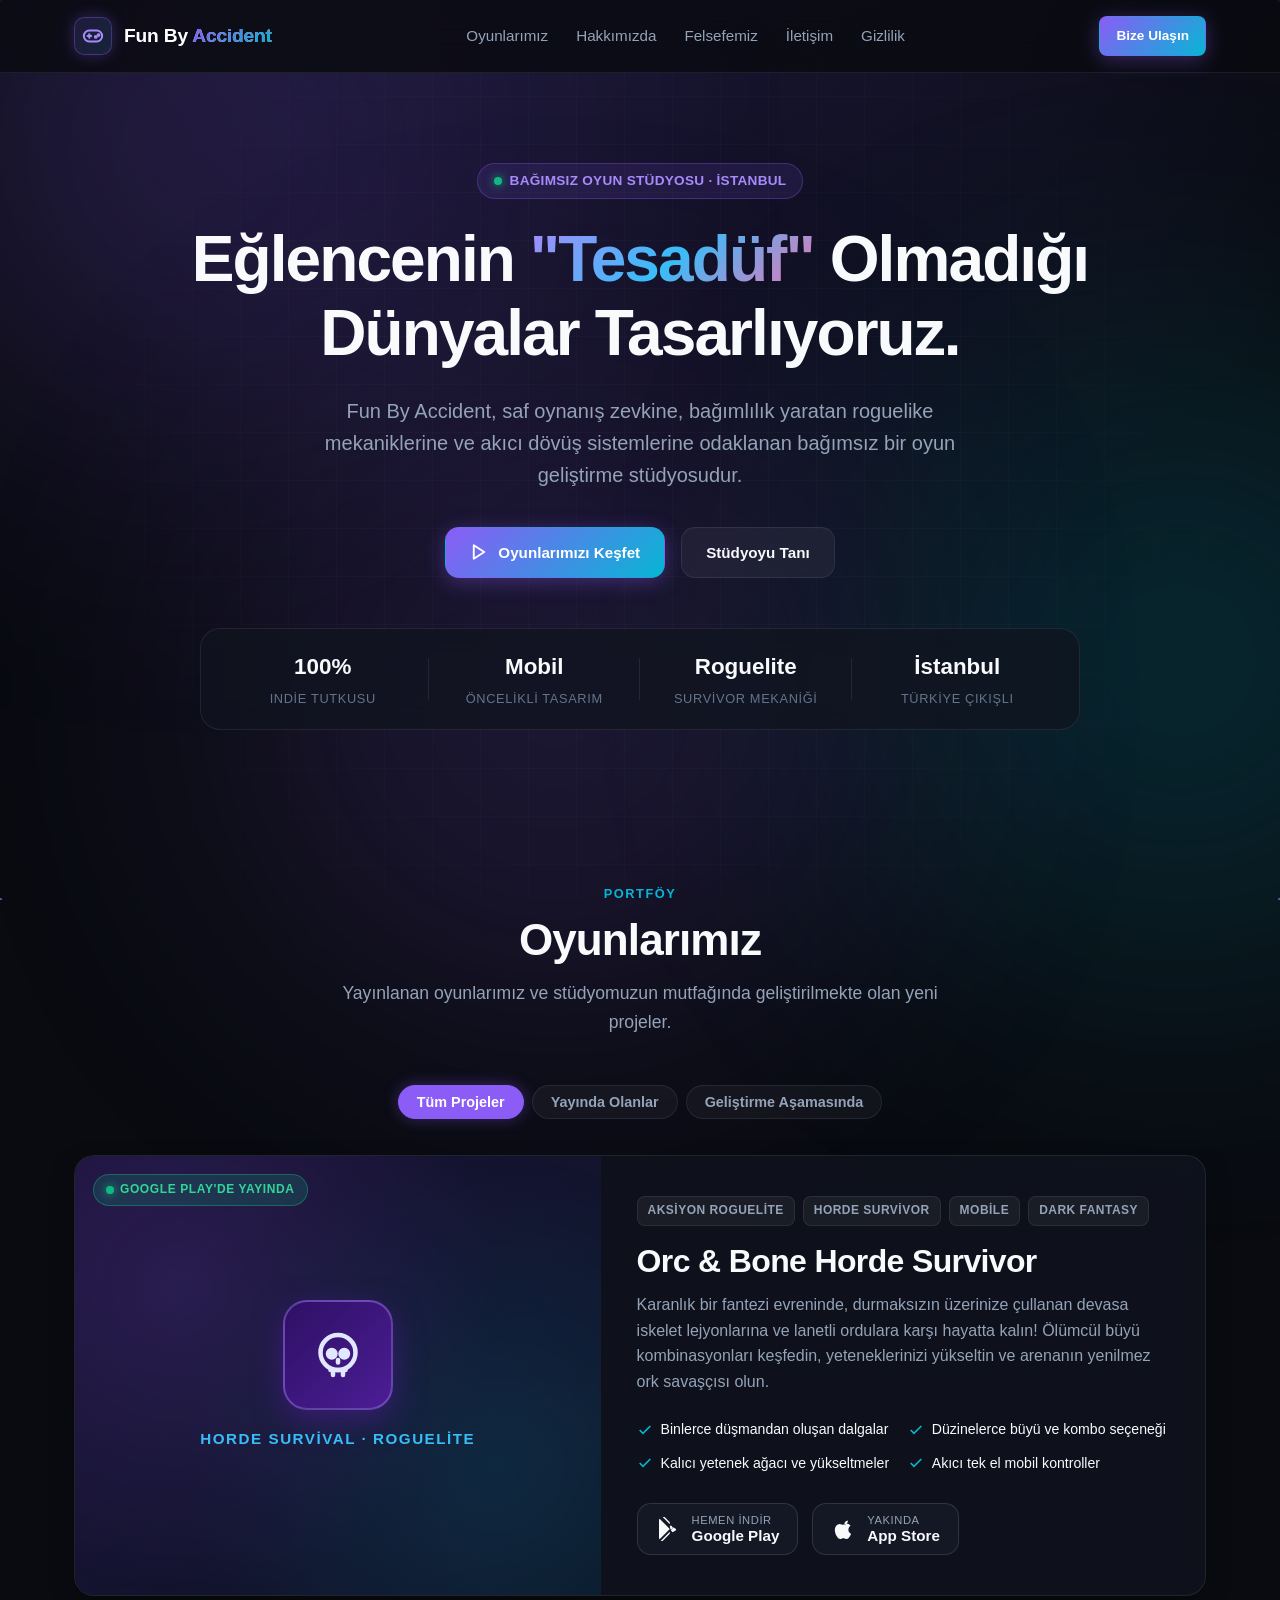
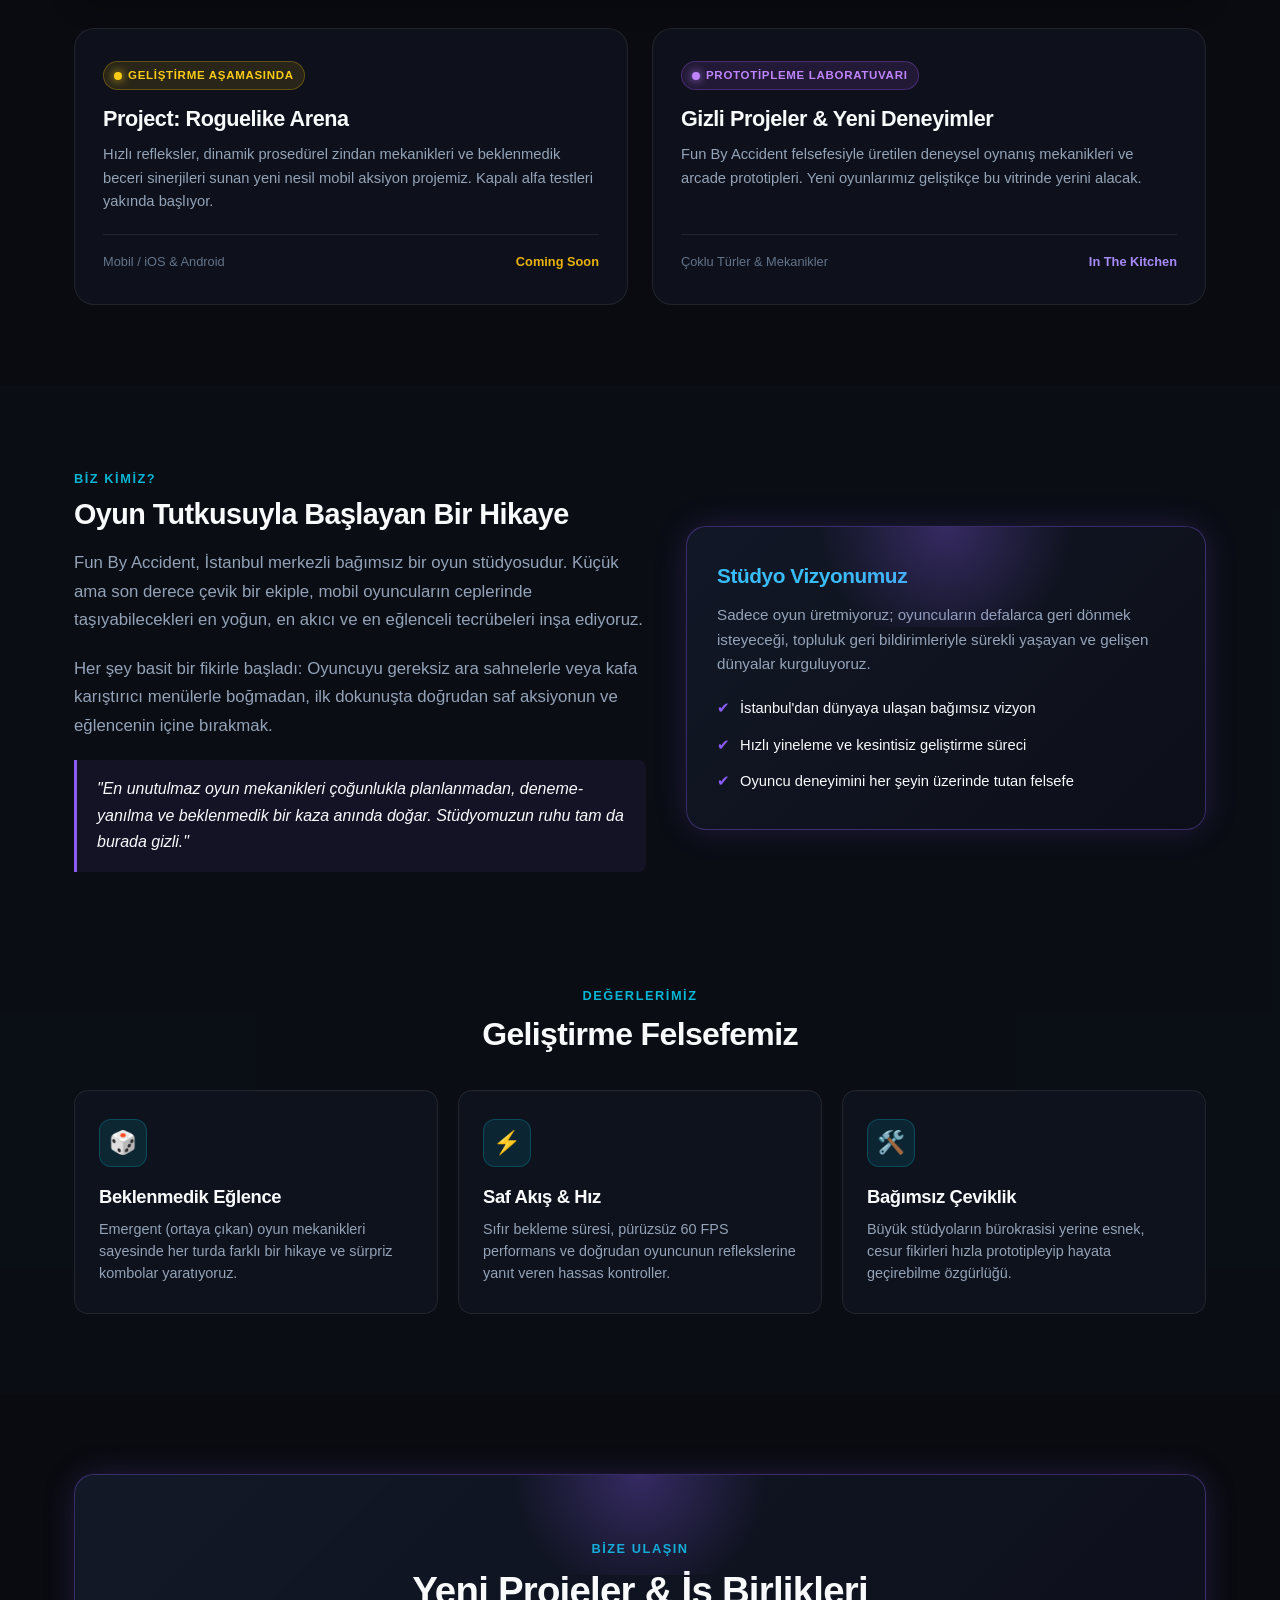
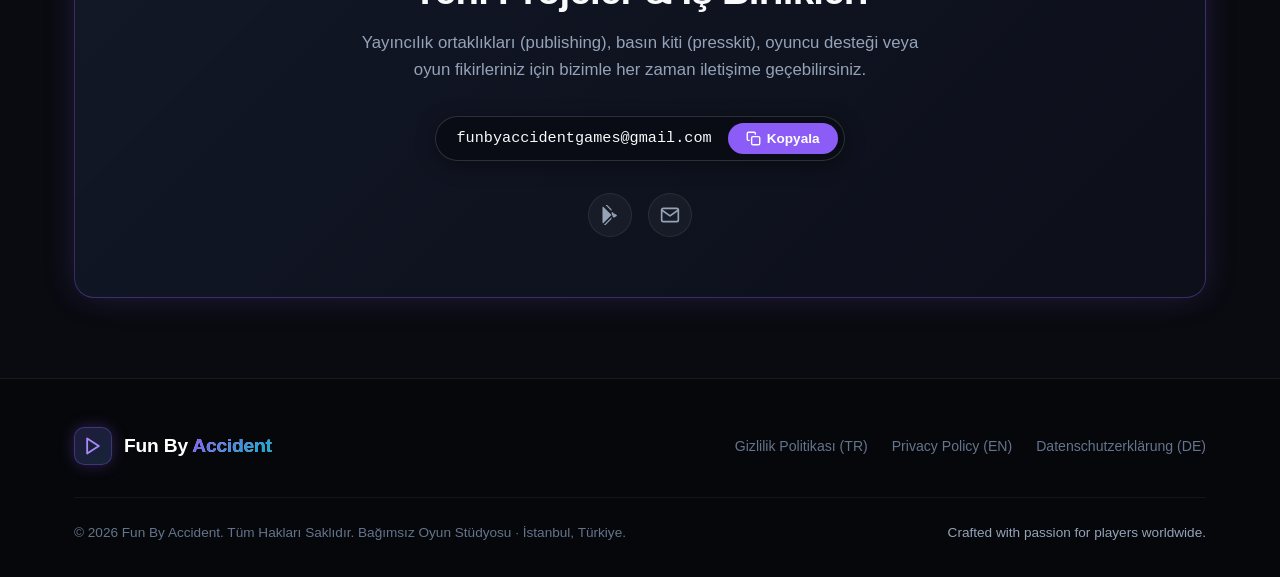
==== index.html @ 086bfa03 "Revamp studio website with modern game developer design" ====
<!doctype html>
<html lang="tr">
<head>
  <meta charset="utf-8">
  <meta name="viewport" content="width=device-width, initial-scale=1">
  <title>Fun By Accident – Bağımsız Oyun Stüdyosu | Independent Game Studio</title>
  <meta name="description" content="Fun By Accident – İstanbul merkezli bağımsız oyun stüdyosu. Orc & Bone Horde Survivor ve yenilikçi mobil oyunların geliştiricisi.">
  <meta name="keywords" content="Fun By Accident, oyun stüdyosu, indie game studio, Orc and Bone Horde Survivor, mobil oyun, roguelite, survivor, istanbul">
  <link rel="icon" type="image/svg+xml" href="data:image/svg+xml,%3Csvg xmlns='http://www.w3.org/2000/svg' viewBox='0 0 24 24' fill='none' stroke='%238b5cf6' stroke-width='2' stroke-linecap='round' stroke-linejoin='round'%3E%3Cpolygon points='5 3 19 12 5 21 5 3'%3E%3C/polygon%3E%3C/svg%3E">
  
  <!-- Open Graph / Meta -->
  <meta property="og:type" content="website">
  <meta property="og:url" content="https://www.funbyaccident.com/">
  <meta property="og:title" content="Fun By Accident – Independent Game Studio">
  <meta property="og:description" content="Makers of Orc & Bone Horde Survivor. Crafting worlds where fun happens by accident.">
  <meta property="twitter:card" content="summary_large_image">

  <link rel="stylesheet" href="style.css">
</head>
<body>

  <!-- Ambient background elements -->
  <canvas id="ambient-canvas"></canvas>
  <div class="ambient-glow ambient-glow-1"></div>
  <div class="ambient-glow ambient-glow-2"></div>
  <div class="ambient-glow ambient-glow-3"></div>
  <div class="grid-overlay"></div>

  <!-- Navigation -->
  <nav class="site-nav">
    <div class="container site-nav-inner">
      <a href="./" class="brand-link" aria-label="Fun By Accident Anasayfa">
        <div class="brand-icon-wrapper">
          <!-- Gamepad / Spark SVG Icon -->
          <svg width="22" height="22" viewBox="0 0 24 24" fill="none" stroke="currentColor" stroke-width="2.2" stroke-linecap="round" stroke-linejoin="round" style="color: #a78bfa;">
            <line x1="6" y1="12" x2="10" y2="12"></line>
            <line x1="8" y1="10" x2="8" y2="14"></line>
            <circle cx="15" cy="13" r="1"></circle>
            <circle cx="18" cy="11" r="1"></circle>
            <rect x="2" y="6" width="20" height="12" rx="6"></rect>
          </svg>
        </div>
        <span class="brand-text">Fun By <span>Accident</span></span>
      </a>

      <ul class="nav-links" id="navLinks">
        <li><a href="#games">Oyunlarımız</a></li>
        <li><a href="#about">Hakkımızda</a></li>
        <li><a href="#philosophy">Felsefemiz</a></li>
        <li><a href="#contact">İletişim</a></li>
        <li><a href="gizlilik-politikasi/">Gizlilik</a></li>
      </ul>

      <div class="nav-cta">
        <a href="#contact" class="btn btn-primary btn-sm">Bize Ulaşın</a>
        <button class="mobile-menu-btn" id="mobileMenuBtn" aria-label="Menüyü Aç/Kapat">
          <svg width="22" height="22" viewBox="0 0 24 24" fill="none" stroke="currentColor" stroke-width="2" stroke-linecap="round" stroke-linejoin="round">
            <line x1="3" y1="12" x2="21" y2="12"></line>
            <line x1="3" y1="6" x2="21" y2="6"></line>
            <line x1="3" y1="18" x2="21" y2="18"></line>
          </svg>
        </button>
      </div>
    </div>
  </nav>

  <!-- Hero Section -->
  <header class="hero-section">
    <div class="container">
      <div class="badge-pill">
        <span class="badge-pulse-dot"></span>
        <span>BAĞIMSIZ OYUN STÜDYOSU · İSTANBUL</span>
      </div>

      <h1 class="hero-title">
        Eğlencenin <span class="gradient-text">"Tesadüf"</span> Olmadığı Dünyalar Tasarlıyoruz.
      </h1>

      <p class="hero-description">
        Fun By Accident, saf oynanış zevkine, bağımlılık yaratan roguelike mekaniklerine ve akıcı dövüş sistemlerine odaklanan bağımsız bir oyun geliştirme stüdyosudur.
      </p>

      <div class="hero-actions">
        <a href="#games" class="btn btn-primary">
          <svg width="18" height="18" viewBox="0 0 24 24" fill="none" stroke="currentColor" stroke-width="2.5" stroke-linecap="round" stroke-linejoin="round">
            <polygon points="5 3 19 12 5 21 5 3"></polygon>
          </svg>
          Oyunlarımızı Keşfet
        </a>
        <a href="#about" class="btn btn-secondary">
          Stüdyoyu Tanı
        </a>
      </div>

      <!-- Feature Highlights Strip -->
      <div class="stats-strip">
        <div class="stat-item">
          <div class="stat-value">100%</div>
          <div class="stat-label">Indie Tutkusu</div>
        </div>
        <div class="stat-item">
          <div class="stat-value">Mobil</div>
          <div class="stat-label">Öncelikli Tasarım</div>
        </div>
        <div class="stat-item">
          <div class="stat-value">Roguelite</div>
          <div class="stat-label">Survivor Mekaniği</div>
        </div>
        <div class="stat-item">
          <div class="stat-value">İstanbul</div>
          <div class="stat-label">Türkiye Çıkışlı</div>
        </div>
      </div>
    </div>
  </header>

  <!-- Games Showcase Section -->
  <section class="section-wrapper" id="games">
    <div class="container">
      <div class="section-header">
        <span class="section-tag">PORTFÖY</span>
        <h2 class="section-title">Oyunlarımız</h2>
        <p class="section-subtitle">
          Yayınlanan oyunlarımız ve stüdyomuzun mutfağında geliştirilmekte olan yeni projeler.
        </p>
      </div>

      <!-- Filter Tabs -->
      <div class="filter-tabs">
        <button class="filter-tab active" data-filter="all">Tüm Projeler</button>
        <button class="filter-tab" data-filter="live">Yayında Olanlar</button>
        <button class="filter-tab" data-filter="dev">Geliştirme Aşamasında</button>
      </div>

      <!-- Flagship Game: Orc & Bone Horde Survivor -->
      <article class="featured-game-card game-card-item" data-category="live">
        <div class="game-art-side">
          <div class="game-art-bg-pattern"></div>
          <div class="game-art-badge-top">
            <span class="badge-pulse-dot"></span>
            Google Play'de Yayında
          </div>
          
          <div class="game-art-visual">
            <div class="game-icon-large">
              <!-- Skull / Axe battle emblem -->
              <svg width="60" height="60" viewBox="0 0 24 24" fill="none" stroke="#e0e7ff" stroke-width="1.8" stroke-linecap="round" stroke-linejoin="round">
                <circle cx="12" cy="11" r="7"></circle>
                <circle cx="9.5" cy="11.5" r="1.5" fill="#e0e7ff"></circle>
                <circle cx="14.5" cy="11.5" r="1.5" fill="#e0e7ff"></circle>
                <path d="M12 14v1"></path>
                <path d="M9 18h6"></path>
                <path d="M10 18v2"></path>
                <path d="M14 18v2"></path>
              </svg>
            </div>
            <div class="game-art-tagline">Horde Survival · Roguelite</div>
          </div>
        </div>

        <div class="game-info-side">
          <div class="game-tags">
            <span class="game-tag">Aksiyon Roguelite</span>
            <span class="game-tag">Horde Survivor</span>
            <span class="game-tag">Mobile</span>
            <span class="game-tag">Dark Fantasy</span>
          </div>

          <h3 class="game-title">Orc &amp; Bone Horde Survivor</h3>

          <p class="game-summary">
            Karanlık bir fantezi evreninde, durmaksızın üzerinize çullanan devasa iskelet lejyonlarına ve lanetli ordulara karşı hayatta kalın! Ölümcül büyü kombinasyonları keşfedin, yeteneklerinizi yükseltin ve arenanın yenilmez ork savaşçısı olun.
          </p>

          <ul class="game-highlights-list">
            <li>
              <svg width="16" height="16" viewBox="0 0 24 24" fill="none" stroke="currentColor" stroke-width="2.5"><polyline points="20 6 9 17 4 12"></polyline></svg>
              Binlerce düşmandan oluşan dalgalar
            </li>
            <li>
              <svg width="16" height="16" viewBox="0 0 24 24" fill="none" stroke="currentColor" stroke-width="2.5"><polyline points="20 6 9 17 4 12"></polyline></svg>
              Düzinelerce büyü ve kombo seçeneği
            </li>
            <li>
              <svg width="16" height="16" viewBox="0 0 24 24" fill="none" stroke="currentColor" stroke-width="2.5"><polyline points="20 6 9 17 4 12"></polyline></svg>
              Kalıcı yetenek ağacı ve yükseltmeler
            </li>
            <li>
              <svg width="16" height="16" viewBox="0 0 24 24" fill="none" stroke="currentColor" stroke-width="2.5"><polyline points="20 6 9 17 4 12"></polyline></svg>
              Akıcı tek el mobil kontroller
            </li>
          </ul>

          <div class="game-store-buttons">
            <!-- Google Play Store Button -->
            <a href="https://play.google.com/store/search?q=Orc%20Bone%20Horde%20Survivor&c=apps" target="_blank" rel="noopener noreferrer" class="btn-store">
              <svg viewBox="0 0 24 24" fill="currentColor">
                <path d="M3.609 1.814L13.792 12 3.61 22.186A2.25 2.25 0 0 1 3 20.655V3.345c0-.58.225-1.125.609-1.531zm11.242 11.244L17.22 10.74l-2.37-2.37-1.059 1.059 1.06 3.629zm1.758-3.086l2.97 1.713c.84.484.84 1.272 0 1.756l-2.97 1.714-1.748-1.748 1.748-1.735zm-2.817-2.817l-9.87-9.87a2.298 2.298 0 0 1 .869-.195c.575 0 1.135.215 1.58.66l7.421 7.405zm0 9.688l-7.421 7.405a2.297 2.297 0 0 1-1.58.66 2.298 2.298 0 0 1-.869-.195l9.87-9.87z"/>
              </svg>
              <div class="btn-text-group">
                <span class="btn-sub">Hemen İndir</span>
                <span class="btn-main">Google Play</span>
              </div>
            </a>

            <!-- App Store Button -->
            <a href="#contact" class="btn-store" title="App Store sürümü yakında">
              <svg viewBox="0 0 24 24" fill="currentColor">
                <path d="M18.71 19.5c-.83 1.24-1.71 2.45-3.05 2.47-1.34.03-1.77-.79-3.29-.79-1.53 0-2 .77-3.27.82-1.31.05-2.3-1.32-3.14-2.53C4.25 17 2.94 12.45 4.7 9.39c.87-1.52 2.43-2.48 4.12-2.51 1.28-.02 2.5.87 3.29.87.78 0 2.26-1.07 3.81-.91.65.03 2.47.26 3.64 1.98-.09.06-2.17 1.28-2.15 3.81.03 3.02 2.65 4.03 2.68 4.04-.03.07-.42 1.44-1.38 2.83M15.97 6.37c.61-.75 1.04-1.8 0.92-2.87-.93.04-2.02.63-2.66 1.38-.56.65-1.06 1.72-.92 2.75 1.05.08 2.06-.51 2.66-1.26z"/>
              </svg>
              <div class="btn-text-group">
                <span class="btn-sub">Yakında</span>
                <span class="btn-main">App Store</span>
              </div>
            </a>
          </div>
        </div>
      </article>

      <!-- Secondary Projects in Development Grid -->
      <div class="games-grid">
        <!-- Upcoming Game 1 -->
        <article class="sub-game-card game-card-item" data-category="dev">
          <div class="status-badge status-dev">
            <span class="badge-pulse-dot" style="background:#facc15; box-shadow:0 0 10px #facc15;"></span>
            Geliştirme Aşamasında
          </div>
          <h4 class="sub-game-title">Project: Roguelike Arena</h4>
          <p class="sub-game-desc">
            Hızlı refleksler, dinamik prosedürel zindan mekanikleri ve beklenmedik beceri sinerjileri sunan yeni nesil mobil aksiyon projemiz. Kapalı alfa testleri yakında başlıyor.
          </p>
          <div class="sub-game-footer">
            <span>Mobil / iOS &amp; Android</span>
            <span style="color: var(--accent-yellow); font-weight: 600;">Coming Soon</span>
          </div>
        </article>

        <!-- Upcoming Game 2 -->
        <article class="sub-game-card game-card-item" data-category="dev">
          <div class="status-badge status-proto">
            <span class="badge-pulse-dot" style="background:#c084fc; box-shadow:0 0 10px #c084fc;"></span>
            Prototipleme Laboratuvarı
          </div>
          <h4 class="sub-game-title">Gizli Projeler &amp; Yeni Deneyimler</h4>
          <p class="sub-game-desc">
            Fun By Accident felsefesiyle üretilen deneysel oynanış mekanikleri ve arcade prototipleri. Yeni oyunlarımız geliştikçe bu vitrinde yerini alacak.
          </p>
          <div class="sub-game-footer">
            <span>Çoklu Türler &amp; Mekanikler</span>
            <span style="color: var(--accent-purple-light); font-weight: 600;">In The Kitchen</span>
          </div>
        </article>
      </div>
    </div>
  </section>

  <!-- About Us Section -->
  <section class="section-wrapper" id="about" style="background: rgba(14, 18, 28, 0.4);">
    <div class="container">
      <div class="about-grid">
        <div class="about-text-block">
          <span class="section-tag">BİZ KİMİZ?</span>
          <h3>Oyun Tutkusuyla Başlayan Bir Hikaye</h3>
          <p>
            Fun By Accident, İstanbul merkezli bağımsız bir oyun stüdyosudur. Küçük ama son derece çevik bir ekiple, mobil oyuncuların ceplerinde taşıyabilecekleri en yoğun, en akıcı ve en eğlenceli tecrübeleri inşa ediyoruz.
          </p>
          <p>
            Her şey basit bir fikirle başladı: Oyuncuyu gereksiz ara sahnelerle veya kafa karıştırıcı menülerle boğmadan, ilk dokunuşta doğrudan saf aksiyonun ve eğlencenin içine bırakmak.
          </p>
          <div class="quote-highlight">
            "En unutulmaz oyun mekanikleri çoğunlukla planlanmadan, deneme-yanılma ve beklenmedik bir kaza anında doğar. Stüdyomuzun ruhu tam da burada gizli."
          </div>
        </div>

        <div class="contact-card" style="padding: 36px 30px; text-align: left;">
          <h4 style="font-size: 1.3rem; margin-bottom: 14px; color: var(--accent-cyan-light);">Stüdyo Vizyonumuz</h4>
          <p style="color: var(--text-muted); font-size: 0.95rem; line-height: 1.6; margin-bottom: 20px;">
            Sadece oyun üretmiyoruz; oyuncuların defalarca geri dönmek isteyeceği, topluluk geri bildirimleriyle sürekli yaşayan ve gelişen dünyalar kurguluyoruz.
          </p>
          <ul style="list-style: none; padding: 0; display: flex; flex-direction: column; gap: 12px;">
            <li style="display:flex; align-items:center; gap:10px; font-size:0.92rem;">
              <span style="color:var(--accent-purple);">✔</span> İstanbul'dan dünyaya ulaşan bağımsız vizyon
            </li>
            <li style="display:flex; align-items:center; gap:10px; font-size:0.92rem;">
              <span style="color:var(--accent-purple);">✔</span> Hızlı yineleme ve kesintisiz geliştirme süreci
            </li>
            <li style="display:flex; align-items:center; gap:10px; font-size:0.92rem;">
              <span style="color:var(--accent-purple);">✔</span> Oyuncu deneyimini her şeyin üzerinde tutan felsefe
            </li>
          </ul>
        </div>
      </div>

      <!-- Philosophy Pillars -->
      <div id="philosophy" style="padding-top: 40px;">
        <div class="section-header" style="margin-bottom: 36px;">
          <span class="section-tag">DEĞERLERİMİZ</span>
          <h3 class="section-title" style="font-size: 2rem;">Geliştirme Felsefemiz</h3>
        </div>

        <div class="pillars-grid">
          <div class="pillar-card">
            <div class="pillar-icon-box">🎲</div>
            <h4 class="pillar-title">Beklenmedik Eğlence</h4>
            <p class="pillar-desc">
              Emergent (ortaya çıkan) oyun mekanikleri sayesinde her turda farklı bir hikaye ve sürpriz kombolar yaratıyoruz.
            </p>
          </div>

          <div class="pillar-card">
            <div class="pillar-icon-box">⚡</div>
            <h4 class="pillar-title">Saf Akış &amp; Hız</h4>
            <p class="pillar-desc">
              Sıfır bekleme süresi, pürüzsüz 60 FPS performans ve doğrudan oyuncunun reflekslerine yanıt veren hassas kontroller.
            </p>
          </div>

          <div class="pillar-card">
            <div class="pillar-icon-box">🛠️</div>
            <h4 class="pillar-title">Bağımsız Çeviklik</h4>
            <p class="pillar-desc">
              Büyük stüdyoların bürokrasisi yerine esnek, cesur fikirleri hızla prototipleyip hayata geçirebilme özgürlüğü.
            </p>
          </div>
        </div>
      </div>
    </div>
  </section>

  <!-- Contact Section -->
  <section class="section-wrapper" id="contact">
    <div class="container">
      <div class="contact-card">
        <span class="section-tag">BİZE ULAŞIN</span>
        <h2 class="contact-title">Yeni Projeler &amp; İş Birlikleri</h2>
        <p class="contact-subtitle">
          Yayıncılık ortaklıkları (publishing), basın kiti (presskit), oyuncu desteği veya oyun fikirleriniz için bizimle her zaman iletişime geçebilirsiniz.
        </p>

        <div class="email-copy-box">
          <span class="email-address-text" id="studioEmail">funbyaccidentgames@gmail.com</span>
          <button class="btn-copy" id="copyEmailBtn" aria-label="E-posta Adresini Kopyala">
            <svg width="15" height="15" viewBox="0 0 24 24" fill="none" stroke="currentColor" stroke-width="2.2" stroke-linecap="round" stroke-linejoin="round">
              <rect x="9" y="9" width="13" height="13" rx="2" ry="2"></rect>
              <path d="M5 15H4a2 2 0 0 1-2-2V4a2 2 0 0 1 2-2h9a2 2 0 0 1 2 2v1"></path>
            </svg>
            <span id="copyBtnText">Kopyala</span>
          </button>
        </div>

        <div class="social-links">
          <!-- Google Play Developer Profile -->
          <a href="https://play.google.com/store/search?q=Orc%20Bone%20Horde%20Survivor&c=apps" target="_blank" rel="noopener noreferrer" class="social-btn" title="Google Play">
            <svg width="20" height="20" viewBox="0 0 24 24" fill="currentColor">
              <path d="M3.609 1.814L13.792 12 3.61 22.186A2.25 2.25 0 0 1 3 20.655V3.345c0-.58.225-1.125.609-1.531zm11.242 11.244L17.22 10.74l-2.37-2.37-1.059 1.059 1.06 3.629zm1.758-3.086l2.97 1.713c.84.484.84 1.272 0 1.756l-2.97 1.714-1.748-1.748 1.748-1.735zm-2.817-2.817l-9.87-9.87a2.298 2.298 0 0 1 .869-.195c.575 0 1.135.215 1.58.66l7.421 7.405zm0 9.688l-7.421 7.405a2.297 2.297 0 0 1-1.58.66 2.298 2.298 0 0 1-.869-.195l9.87-9.87z"/>
            </svg>
          </a>
          <!-- Mail icon -->
          <a href="mailto:funbyaccidentgames@gmail.com" class="social-btn" title="E-Posta Gönder">
            <svg width="20" height="20" viewBox="0 0 24 24" fill="none" stroke="currentColor" stroke-width="2" stroke-linecap="round" stroke-linejoin="round">
              <path d="M4 4h16c1.1 0 2 .9 2 2v12c0 1.1-.9 2-2 2H4c-1.1 0-2-.9-2-2V6c0-1.1.9-2 2-2z"></path>
              <polyline points="22,6 12,13 2,6"></polyline>
            </svg>
          </a>
        </div>
      </div>
    </div>
  </section>

  <!-- Footer -->
  <footer class="site-footer">
    <div class="container">
      <div class="footer-top">
        <a href="./" class="brand-link">
          <div class="brand-icon-wrapper">
            <svg width="20" height="20" viewBox="0 0 24 24" fill="none" stroke="#a78bfa" stroke-width="2.2" stroke-linecap="round" stroke-linejoin="round">
              <polygon points="5 3 19 12 5 21 5 3"></polygon>
            </svg>
          </div>
          <span class="brand-text">Fun By <span>Accident</span></span>
        </a>

        <ul class="footer-legal-links">
          <li><a href="gizlilik-politikasi/">Gizlilik Politikası (TR)</a></li>
          <li><a href="privacy-policy/">Privacy Policy (EN)</a></li>
          <li><a href="datenschutz/">Datenschutzerklärung (DE)</a></li>
        </ul>
      </div>

      <div class="footer-bottom">
        <p>© 2026 Fun By Accident. Tüm Hakları Saklıdır. Bağımsız Oyun Stüdyosu · İstanbul, Türkiye.</p>
        <p style="color: var(--text-muted);">Crafted with passion for players worldwide.</p>
      </div>
    </div>
  </footer>

  <!-- Toast Message -->
  <div class="toast-msg" id="toast">
    <svg width="18" height="18" viewBox="0 0 24 24" fill="none" stroke="#34d399" stroke-width="2.5">
      <polyline points="20 6 9 17 4 12"></polyline>
    </svg>
    <span>E-posta adresi panoya kopyalandı!</span>
  </div>

  <!-- Interactive Background and Functionality Script -->
  <script>
    // Particle Canvas Animation
    (function initCanvas() {
      const canvas = document.getElementById('ambient-canvas');
      if (!canvas) return;
      const ctx = canvas.getContext('2d');
      let width = canvas.width = window.innerWidth;
      let height = canvas.height = window.innerHeight;

      window.addEventListener('resize', () => {
        width = canvas.width = window.innerWidth;
        height = canvas.height = window.innerHeight;
      });

      const particleCount = Math.min(Math.floor(width / 24), 50);
      const particles = [];

      for (let i = 0; i < particleCount; i++) {
        particles.push({
          x: Math.random() * width,
          y: Math.random() * height,
          radius: Math.random() * 1.8 + 0.6,
          vx: (Math.random() - 0.5) * 0.35,
          vy: (Math.random() - 0.5) * 0.35,
          alpha: Math.random() * 0.5 + 0.2
        });
      }

      function render() {
        ctx.clearRect(0, 0, width, height);

        for (let i = 0; i < particles.length; i++) {
          const p = particles[i];
          p.x += p.vx;
          p.y += p.vy;

          if (p.x < 0) p.x = width;
          if (p.x > width) p.x = 0;
          if (p.y < 0) p.y = height;
          if (p.y > height) p.y = 0;

          ctx.beginPath();
          ctx.arc(p.x, p.y, p.radius, 0, Math.PI * 2);
          ctx.fillStyle = `rgba(167, 139, 250, ${p.alpha})`;
          ctx.fill();
        }

        requestAnimationFrame(render);
      }
      render();
    })();

    // Mobile Navigation Toggle
    const mobileBtn = document.getElementById('mobileMenuBtn');
    const navLinks = document.getElementById('navLinks');
    if (mobileBtn && navLinks) {
      mobileBtn.addEventListener('click', () => {
        navLinks.classList.toggle('mobile-open');
      });
      navLinks.querySelectorAll('a').forEach(link => {
        link.addEventListener('click', () => {
          navLinks.classList.remove('mobile-open');
        });
      });
    }

    // Filter Tabs for Games
    const filterTabs = document.querySelectorAll('.filter-tab');
    const gameCards = document.querySelectorAll('.game-card-item');

    filterTabs.forEach(tab => {
      tab.addEventListener('click', () => {
        filterTabs.forEach(t => t.classList.remove('active'));
        tab.classList.add('active');

        const filter = tab.dataset.filter;
        gameCards.forEach(card => {
          if (filter === 'all' || card.dataset.category === filter) {
            card.style.display = card.classList.contains('featured-game-card') ? 'grid' : 'flex';
          } else {
            card.style.display = 'none';
          }
        });
      });
    });

    // Copy Email to Clipboard
    const copyBtn = document.getElementById('copyEmailBtn');
    const toast = document.getElementById('toast');
    const emailText = document.getElementById('studioEmail');
    let toastTimeout;

    if (copyBtn && emailText && toast) {
      copyBtn.addEventListener('click', () => {
        const email = emailText.innerText.trim();
        navigator.clipboard.writeText(email).then(() => {
          toast.classList.add('show');
          clearTimeout(toastTimeout);
          toastTimeout = setTimeout(() => {
            toast.classList.remove('show');
          }, 3200);
        }).catch(err => {
          window.location.href = 'mailto:' + email;
        });
      });
    }
  </script>
</body>
</html>
---- style.css ----
/* ==========================================================================
   Fun By Accident - Game Studio Modern Theme
   ========================================================================== */

:root {
  --bg-main: #090b10;
  --bg-card: rgba(16, 20, 31, 0.75);
  --bg-card-hover: rgba(24, 30, 48, 0.9);
  --bg-surface: #121622;
  --bg-glass: rgba(18, 24, 38, 0.65);
  
  --border-subtle: rgba(255, 255, 255, 0.08);
  --border-glow: rgba(139, 92, 246, 0.35);
  --border-cyan: rgba(6, 182, 212, 0.35);

  --accent-purple: #8b5cf6;
  --accent-purple-light: #a78bfa;
  --accent-cyan: #06b6d4;
  --accent-cyan-light: #38bdf8;
  --accent-orange: #f97316;
  --accent-green: #10b981;
  --accent-yellow: #eab308;

  --text-main: #f8fafc;
  --text-muted: #94a3b8;
  --text-dim: #64748b;

  --gradient-brand: linear-gradient(135deg, #8b5cf6 0%, #06b6d4 100%);
  --gradient-fire: linear-gradient(135deg, #f97316 0%, #ef4444 100%);
  --gradient-dark: linear-gradient(180deg, rgba(16, 20, 31, 0.8) 0%, rgba(9, 11, 16, 0.95) 100%);
  
  --shadow-glow: 0 0 35px -5px rgba(139, 92, 246, 0.25);
  --shadow-card: 0 10px 30px -10px rgba(0, 0, 0, 0.5);

  --radius-sm: 8px;
  --radius-md: 14px;
  --radius-lg: 20px;
  --radius-full: 9999px;

  --font-sans: -apple-system, BlinkMacSystemFont, "Segoe UI", Roboto, "Helvetica Neue", Arial, sans-serif;
  --font-mono: ui-monospace, SFMono-Regular, Menlo, Monaco, Consolas, monospace;
}

/* Base & Reset */
*, *::before, *::after {
  box-sizing: border-box;
  margin: 0;
  padding: 0;
}

html {
  scroll-behavior: smooth;
  color-scheme: dark;
}

body {
  background-color: var(--bg-main);
  background-image: radial-gradient(circle at 50% -20%, #1c183a 0%, #090b10 65%);
  background-attachment: fixed;
  color: var(--text-main);
  font-family: var(--font-sans);
  line-height: 1.65;
  font-size: 16px;
  overflow-x: hidden;
  position: relative;
  min-height: 100vh;
  -webkit-font-smoothing: antialiased;
}

/* Ambient Canvas & Glow Background */
#ambient-canvas {
  position: fixed;
  top: 0;
  left: 0;
  width: 100vw;
  height: 100vh;
  pointer-events: none;
  z-index: 0;
  opacity: 0.6;
}

.ambient-glow {
  position: fixed;
  width: 600px;
  height: 600px;
  border-radius: 50%;
  filter: blur(140px);
  pointer-events: none;
  z-index: 0;
  opacity: 0.18;
}

.ambient-glow-1 {
  top: -150px;
  left: -100px;
  background: var(--accent-purple);
}

.ambient-glow-2 {
  top: 40%;
  right: -200px;
  background: var(--accent-cyan);
}

.ambient-glow-3 {
  bottom: -100px;
  left: 20%;
  background: var(--accent-purple);
}

/* Grid overlay reminiscent of game engine viewports */
.grid-overlay {
  position: fixed;
  top: 0;
  left: 0;
  width: 100vw;
  height: 100vh;
  background-image: 
    linear-gradient(to right, rgba(255, 255, 255, 0.02) 1px, transparent 1px),
    linear-gradient(to bottom, rgba(255, 255, 255, 0.02) 1px, transparent 1px);
  background-size: 48px 48px;
  pointer-events: none;
  z-index: 0;
  mask-image: radial-gradient(circle at 50% 50%, black 40%, transparent 90%);
  -webkit-mask-image: radial-gradient(circle at 50% 50%, black 40%, transparent 90%);
}

/* Typography & Links */
a {
  color: var(--accent-cyan-light);
  text-decoration: none;
  transition: all 0.2s ease;
}

a:hover {
  color: var(--text-main);
  text-shadow: 0 0 8px rgba(56, 189, 248, 0.4);
}

h1, h2, h3, h4 {
  color: var(--text-main);
  font-weight: 700;
  letter-spacing: -0.02em;
  line-height: 1.25;
}

/* Container */
.container {
  width: 100%;
  max-width: 1180px;
  margin: 0 auto;
  padding: 0 24px;
  position: relative;
  z-index: 1;
}

/* ==========================================================================
   Header & Navigation
   ========================================================================== */
.site-nav {
  position: sticky;
  top: 0;
  width: 100%;
  z-index: 100;
  background: rgba(9, 11, 16, 0.8);
  backdrop-filter: blur(16px);
  -webkit-backdrop-filter: blur(16px);
  border-bottom: 1px solid var(--border-subtle);
  transition: all 0.3s ease;
}

.site-nav-inner {
  display: flex;
  align-items: center;
  justify-content: space-between;
  height: 72px;
}

.brand-link {
  display: inline-flex;
  align-items: center;
  gap: 12px;
  font-size: 1.2rem;
  font-weight: 800;
  letter-spacing: -0.01em;
  color: var(--text-main);
  text-decoration: none;
}

.brand-icon-wrapper {
  width: 38px;
  height: 38px;
  border-radius: 10px;
  background: linear-gradient(135deg, #1f1b3c, #162438);
  border: 1px solid var(--border-glow);
  display: flex;
  align-items: center;
  justify-content: center;
  box-shadow: 0 0 15px rgba(139, 92, 246, 0.3);
  transition: transform 0.3s ease;
}

.brand-link:hover .brand-icon-wrapper {
  transform: rotate(8deg) scale(1.05);
}

.brand-text {
  background: linear-gradient(135deg, #ffffff 40%, #cbd5e1 100%);
  -webkit-background-clip: text;
  -webkit-text-fill-color: transparent;
}

.brand-text span {
  background: var(--gradient-brand);
  -webkit-background-clip: text;
  -webkit-text-fill-color: transparent;
}

.nav-links {
  display: flex;
  align-items: center;
  gap: 28px;
  list-style: none;
}

.nav-links a {
  color: var(--text-muted);
  font-size: 0.95rem;
  font-weight: 500;
  position: relative;
  padding: 6px 0;
}

.nav-links a:hover,
.nav-links a.active {
  color: var(--text-main);
}

.nav-links a::after {
  content: "";
  position: absolute;
  bottom: 0;
  left: 0;
  width: 0;
  height: 2px;
  background: var(--gradient-brand);
  transition: width 0.25s ease;
  border-radius: 2px;
}

.nav-links a:hover::after,
.nav-links a.active::after {
  width: 100%;
}

.nav-cta {
  display: flex;
  align-items: center;
  gap: 12px;
}

.mobile-menu-btn {
  display: none;
  background: transparent;
  border: 1px solid var(--border-subtle);
  border-radius: var(--radius-sm);
  color: var(--text-main);
  padding: 8px;
  cursor: pointer;
}

/* ==========================================================================
   Buttons
   ========================================================================== */
.btn {
  display: inline-flex;
  align-items: center;
  justify-content: center;
  gap: 10px;
  padding: 12px 24px;
  font-size: 0.95rem;
  font-weight: 600;
  border-radius: var(--radius-md);
  border: 1px solid transparent;
  cursor: pointer;
  transition: all 0.25s ease;
  text-decoration: none;
  white-space: nowrap;
}

.btn-primary {
  background: var(--gradient-brand);
  color: #ffffff;
  box-shadow: 0 4px 20px rgba(139, 92, 246, 0.35);
}

.btn-primary:hover {
  transform: translateY(-2px);
  box-shadow: 0 8px 30px rgba(139, 92, 246, 0.55);
  color: #ffffff;
  text-shadow: none;
}

.btn-secondary {
  background: rgba(255, 255, 255, 0.05);
  border: 1px solid var(--border-subtle);
  color: var(--text-main);
  backdrop-filter: blur(8px);
}

.btn-secondary:hover {
  background: rgba(255, 255, 255, 0.1);
  border-color: rgba(255, 255, 255, 0.25);
  transform: translateY(-2px);
  color: #ffffff;
  text-shadow: none;
}

.btn-sm {
  padding: 8px 16px;
  font-size: 0.85rem;
  border-radius: var(--radius-sm);
}

.btn-store {
  background: #141824;
  border: 1px solid rgba(255, 255, 255, 0.12);
  color: var(--text-main);
  padding: 10px 18px;
  border-radius: var(--radius-md);
  display: inline-flex;
  align-items: center;
  gap: 12px;
  transition: all 0.25s ease;
}

.btn-store:hover {
  border-color: var(--accent-cyan);
  background: #1a2032;
  box-shadow: 0 4px 20px rgba(6, 182, 212, 0.2);
  transform: translateY(-2px);
  color: #ffffff;
  text-shadow: none;
}

.btn-store svg {
  width: 24px;
  height: 24px;
  flex-shrink: 0;
}

.btn-store .btn-text-group {
  display: flex;
  flex-direction: column;
  text-align: left;
  line-height: 1.15;
}

.btn-store .btn-sub {
  font-size: 0.7rem;
  color: var(--text-muted);
  text-transform: uppercase;
  letter-spacing: 0.05em;
}

.btn-store .btn-main {
  font-size: 0.95rem;
  font-weight: 700;
  color: var(--text-main);
}

/* ==========================================================================
   Hero Section
   ========================================================================== */
.hero-section {
  padding: 90px 0 70px;
  position: relative;
  text-align: center;
}

.badge-pill {
  display: inline-flex;
  align-items: center;
  gap: 8px;
  padding: 6px 16px;
  border-radius: var(--radius-full);
  background: rgba(139, 92, 246, 0.12);
  border: 1px solid rgba(139, 92, 246, 0.3);
  font-size: 0.85rem;
  font-weight: 600;
  color: var(--accent-purple-light);
  margin-bottom: 24px;
  letter-spacing: 0.02em;
}

.badge-pulse-dot {
  width: 8px;
  height: 8px;
  border-radius: 50%;
  background: var(--accent-green);
  box-shadow: 0 0 10px var(--accent-green);
  animation: pulseDot 2s infinite ease-in-out;
}

@keyframes pulseDot {
  0%, 100% { opacity: 1; transform: scale(1); }
  50% { opacity: 0.4; transform: scale(0.8); }
}

.hero-title {
  font-size: clamp(2.4rem, 5vw, 4.2rem);
  font-weight: 800;
  line-height: 1.15;
  margin-bottom: 24px;
  max-width: 950px;
  margin-left: auto;
  margin-right: auto;
  letter-spacing: -0.03em;
}

.gradient-text {
  background: linear-gradient(135deg, #a78bfa 0%, #38bdf8 50%, #f472b6 100%);
  -webkit-background-clip: text;
  -webkit-text-fill-color: transparent;
}

.hero-description {
  font-size: clamp(1.05rem, 2vw, 1.25rem);
  color: var(--text-muted);
  max-width: 680px;
  margin: 0 auto 36px;
  line-height: 1.6;
}

.hero-actions {
  display: flex;
  align-items: center;
  justify-content: center;
  gap: 16px;
  flex-wrap: wrap;
  margin-bottom: 50px;
}

/* Feature stats strip */
.stats-strip {
  display: grid;
  grid-template-columns: repeat(4, 1fr);
  gap: 16px;
  max-width: 880px;
  margin: 0 auto;
  padding: 20px 24px;
  background: var(--bg-card);
  border: 1px solid var(--border-subtle);
  border-radius: var(--radius-lg);
  backdrop-filter: blur(12px);
  -webkit-backdrop-filter: blur(12px);
}

.stat-item {
  display: flex;
  flex-direction: column;
  align-items: center;
  text-align: center;
  position: relative;
}

.stat-item:not(:last-child)::after {
  content: "";
  position: absolute;
  right: -8px;
  top: 15%;
  height: 70%;
  width: 1px;
  background: var(--border-subtle);
}

.stat-value {
  font-size: 1.4rem;
  font-weight: 800;
  color: var(--text-main);
  display: flex;
  align-items: center;
  gap: 6px;
}

.stat-label {
  font-size: 0.8rem;
  color: var(--text-dim);
  text-transform: uppercase;
  letter-spacing: 0.05em;
  margin-top: 2px;
}

/* ==========================================================================
   Section Headers
   ========================================================================== */
.section-wrapper {
  padding: 80px 0;
  position: relative;
}

.section-header {
  text-align: center;
  margin-bottom: 48px;
}

.section-tag {
  display: inline-block;
  font-size: 0.8rem;
  font-weight: 700;
  text-transform: uppercase;
  letter-spacing: 0.12em;
  color: var(--accent-cyan);
  margin-bottom: 8px;
}

.section-title {
  font-size: clamp(2rem, 3.5vw, 2.75rem);
  font-weight: 800;
  margin-bottom: 12px;
}

.section-subtitle {
  font-size: 1.1rem;
  color: var(--text-muted);
  max-width: 600px;
  margin: 0 auto;
}

/* ==========================================================================
   Games Showcase Section
   ========================================================================== */
.filter-tabs {
  display: flex;
  align-items: center;
  justify-content: center;
  gap: 8px;
  margin-bottom: 36px;
  flex-wrap: wrap;
}

.filter-tab {
  background: rgba(255, 255, 255, 0.04);
  border: 1px solid var(--border-subtle);
  color: var(--text-muted);
  padding: 8px 18px;
  border-radius: var(--radius-full);
  font-size: 0.9rem;
  font-weight: 600;
  cursor: pointer;
  transition: all 0.2s ease;
}

.filter-tab:hover,
.filter-tab.active {
  background: var(--accent-purple);
  color: #ffffff;
  border-color: var(--accent-purple);
  box-shadow: 0 0 15px rgba(139, 92, 246, 0.35);
}

/* Featured Game Card (Flagship) */
.featured-game-card {
  background: var(--bg-card);
  border: 1px solid var(--border-subtle);
  border-radius: var(--radius-lg);
  overflow: hidden;
  margin-bottom: 32px;
  position: relative;
  transition: transform 0.3s ease, border-color 0.3s ease, box-shadow 0.3s ease;
  backdrop-filter: blur(12px);
  -webkit-backdrop-filter: blur(12px);
  display: grid;
  grid-template-columns: 1fr 1.15fr;
  box-shadow: var(--shadow-card);
}

.featured-game-card:hover {
  border-color: var(--border-glow);
  box-shadow: var(--shadow-glow), var(--shadow-card);
  transform: translateY(-4px);
}

.game-art-side {
  position: relative;
  min-height: 380px;
  background: linear-gradient(135deg, #1b1236 0%, #0d1527 100%);
  overflow: hidden;
  display: flex;
  align-items: center;
  justify-content: center;
}

.game-art-bg-pattern {
  position: absolute;
  inset: 0;
  opacity: 0.25;
  background-image: 
    radial-gradient(circle at 20% 30%, rgba(139, 92, 246, 0.6) 0%, transparent 60%),
    radial-gradient(circle at 80% 70%, rgba(6, 182, 212, 0.5) 0%, transparent 60%);
}

.game-art-badge-top {
  position: absolute;
  top: 18px;
  left: 18px;
  background: rgba(16, 185, 129, 0.18);
  border: 1px solid rgba(16, 185, 129, 0.4);
  color: #34d399;
  font-size: 0.75rem;
  font-weight: 700;
  padding: 5px 12px;
  border-radius: var(--radius-full);
  display: inline-flex;
  align-items: center;
  gap: 6px;
  z-index: 2;
  text-transform: uppercase;
  letter-spacing: 0.05em;
}

.game-art-visual {
  z-index: 1;
  text-align: center;
  padding: 30px;
}

.game-icon-large {
  width: 110px;
  height: 110px;
  margin: 0 auto 16px;
  border-radius: 24px;
  background: linear-gradient(135deg, #2e1065, #4c1d95);
  border: 2px solid rgba(167, 139, 250, 0.4);
  display: flex;
  align-items: center;
  justify-content: center;
  box-shadow: 0 10px 30px rgba(76, 29, 149, 0.6);
  font-size: 3rem;
}

.game-art-tagline {
  font-size: 0.95rem;
  font-weight: 600;
  color: var(--accent-cyan-light);
  text-transform: uppercase;
  letter-spacing: 0.1em;
}

.game-info-side {
  padding: 40px 36px;
  display: flex;
  flex-direction: column;
  justify-content: center;
}

.game-tags {
  display: flex;
  flex-wrap: wrap;
  gap: 8px;
  margin-bottom: 16px;
}

.game-tag {
  background: rgba(255, 255, 255, 0.05);
  border: 1px solid var(--border-subtle);
  color: var(--text-muted);
  font-size: 0.75rem;
  font-weight: 600;
  padding: 4px 10px;
  border-radius: var(--radius-sm);
  text-transform: uppercase;
  letter-spacing: 0.04em;
}

.game-title {
  font-size: 2rem;
  font-weight: 800;
  margin-bottom: 12px;
  line-height: 1.2;
}

.game-summary {
  color: var(--text-muted);
  font-size: 1rem;
  line-height: 1.6;
  margin-bottom: 24px;
}

.game-highlights-list {
  list-style: none;
  display: grid;
  grid-template-columns: 1fr 1fr;
  gap: 10px;
  margin-bottom: 28px;
}

.game-highlights-list li {
  display: flex;
  align-items: center;
  gap: 8px;
  font-size: 0.88rem;
  color: var(--text-main);
}

.game-highlights-list li svg {
  color: var(--accent-cyan);
  flex-shrink: 0;
}

.game-store-buttons {
  display: flex;
  align-items: center;
  gap: 14px;
  flex-wrap: wrap;
}

/* Secondary Games Grid */
.games-grid {
  display: grid;
  grid-template-columns: repeat(2, 1fr);
  gap: 24px;
}

.sub-game-card {
  background: var(--bg-card);
  border: 1px solid var(--border-subtle);
  border-radius: var(--radius-lg);
  padding: 32px 28px;
  transition: all 0.3s ease;
  backdrop-filter: blur(12px);
  -webkit-backdrop-filter: blur(12px);
  display: flex;
  flex-direction: column;
  position: relative;
  overflow: hidden;
}

.sub-game-card:hover {
  transform: translateY(-4px);
  border-color: var(--border-glow);
  box-shadow: 0 10px 30px -10px rgba(139, 92, 246, 0.2);
}

.sub-game-card::before {
  content: "";
  position: absolute;
  top: 0;
  left: 0;
  right: 0;
  height: 3px;
  background: var(--gradient-brand);
  opacity: 0;
  transition: opacity 0.3s ease;
}

.sub-game-card:hover::before {
  opacity: 1;
}

.status-badge {
  display: inline-flex;
  align-items: center;
  gap: 6px;
  font-size: 0.72rem;
  font-weight: 700;
  text-transform: uppercase;
  letter-spacing: 0.06em;
  padding: 4px 10px;
  border-radius: var(--radius-full);
  margin-bottom: 16px;
  align-self: flex-start;
}

.status-dev {
  background: rgba(234, 179, 8, 0.12);
  color: #facc15;
  border: 1px solid rgba(234, 179, 8, 0.3);
}

.status-proto {
  background: rgba(168, 85, 247, 0.12);
  color: #c084fc;
  border: 1px solid rgba(168, 85, 247, 0.3);
}

.sub-game-title {
  font-size: 1.35rem;
  font-weight: 700;
  margin-bottom: 10px;
}

.sub-game-desc {
  color: var(--text-muted);
  font-size: 0.92rem;
  line-height: 1.6;
  margin-bottom: 20px;
  flex-grow: 1;
}

.sub-game-footer {
  display: flex;
  align-items: center;
  justify-content: space-between;
  padding-top: 16px;
  border-top: 1px solid var(--border-subtle);
}

.sub-game-footer span {
  font-size: 0.8rem;
  color: var(--text-dim);
}

/* ==========================================================================
   About / Philosophy Section
   ========================================================================== */
.about-grid {
  display: grid;
  grid-template-columns: 1.1fr 1fr;
  gap: 40px;
  align-items: center;
  margin-bottom: 50px;
}

.about-text-block h3 {
  font-size: 1.8rem;
  margin-bottom: 16px;
  letter-spacing: -0.02em;
}

.about-text-block p {
  color: var(--text-muted);
  font-size: 1.05rem;
  line-height: 1.7;
  margin-bottom: 20px;
}

.quote-highlight {
  padding: 16px 20px;
  border-left: 3px solid var(--accent-purple);
  background: rgba(139, 92, 246, 0.08);
  border-radius: 0 var(--radius-sm) var(--radius-sm) 0;
  font-style: italic;
  color: var(--text-main);
  margin: 20px 0;
}

.pillars-grid {
  display: grid;
  grid-template-columns: repeat(3, 1fr);
  gap: 20px;
}

.pillar-card {
  background: var(--bg-card);
  border: 1px solid var(--border-subtle);
  border-radius: var(--radius-md);
  padding: 28px 24px;
  transition: all 0.3s ease;
  backdrop-filter: blur(8px);
}

.pillar-card:hover {
  border-color: rgba(6, 182, 212, 0.4);
  transform: translateY(-4px);
  background: var(--bg-card-hover);
}

.pillar-icon-box {
  width: 48px;
  height: 48px;
  border-radius: 12px;
  background: rgba(6, 182, 212, 0.12);
  border: 1px solid rgba(6, 182, 212, 0.25);
  display: flex;
  align-items: center;
  justify-content: center;
  font-size: 1.4rem;
  margin-bottom: 18px;
  color: var(--accent-cyan);
}

.pillar-title {
  font-size: 1.15rem;
  font-weight: 700;
  margin-bottom: 10px;
}

.pillar-desc {
  font-size: 0.9rem;
  color: var(--text-muted);
  line-height: 1.55;
}

/* ==========================================================================
   Contact & Community Section
   ========================================================================== */
.contact-card {
  background: linear-gradient(135deg, rgba(20, 26, 42, 0.9) 0%, rgba(13, 16, 26, 0.95) 100%);
  border: 1px solid var(--border-glow);
  border-radius: var(--radius-lg);
  padding: 60px 40px;
  text-align: center;
  position: relative;
  overflow: hidden;
  box-shadow: var(--shadow-glow);
}

.contact-card::before {
  content: "";
  position: absolute;
  top: -100px;
  left: 50%;
  transform: translateX(-50%);
  width: 300px;
  height: 200px;
  background: radial-gradient(circle, rgba(139, 92, 246, 0.3) 0%, transparent 70%);
  pointer-events: none;
}

.contact-title {
  font-size: clamp(1.8rem, 3vw, 2.4rem);
  font-weight: 800;
  margin-bottom: 14px;
}

.contact-subtitle {
  color: var(--text-muted);
  font-size: 1.05rem;
  max-width: 580px;
  margin: 0 auto 32px;
}

.email-copy-box {
  display: inline-flex;
  align-items: center;
  background: #090c14;
  border: 1px solid rgba(255, 255, 255, 0.15);
  border-radius: var(--radius-full);
  padding: 6px 6px 6px 20px;
  max-width: 100%;
  box-shadow: 0 4px 20px rgba(0, 0, 0, 0.4);
  margin-bottom: 32px;
}

.email-address-text {
  font-family: var(--font-mono);
  font-size: 0.95rem;
  color: var(--text-main);
  margin-right: 16px;
  word-break: break-all;
}

.btn-copy {
  background: var(--accent-purple);
  color: #ffffff;
  border: none;
  padding: 8px 18px;
  border-radius: var(--radius-full);
  font-size: 0.85rem;
  font-weight: 600;
  cursor: pointer;
  transition: all 0.2s ease;
  display: inline-flex;
  align-items: center;
  gap: 6px;
}

.btn-copy:hover {
  background: var(--accent-purple-light);
  transform: scale(1.02);
}

.social-links {
  display: flex;
  align-items: center;
  justify-content: center;
  gap: 16px;
  flex-wrap: wrap;
}

.social-btn {
  width: 44px;
  height: 44px;
  border-radius: 50%;
  background: rgba(255, 255, 255, 0.04);
  border: 1px solid var(--border-subtle);
  display: flex;
  align-items: center;
  justify-content: center;
  color: var(--text-muted);
  transition: all 0.2s ease;
}

.social-btn:hover {
  color: var(--text-main);
  border-color: var(--accent-cyan);
  background: rgba(6, 182, 212, 0.12);
  transform: translateY(-3px);
  box-shadow: 0 4px 15px rgba(6, 182, 212, 0.25);
}

/* ==========================================================================
   Footer
   ========================================================================== */
.site-footer {
  padding: 48px 0 32px;
  border-top: 1px solid var(--border-subtle);
  background: #06070a;
  position: relative;
  z-index: 1;
}

.footer-top {
  display: flex;
  align-items: center;
  justify-content: space-between;
  flex-wrap: wrap;
  gap: 20px;
  padding-bottom: 32px;
  border-bottom: 1px solid rgba(255, 255, 255, 0.05);
}

.footer-legal-links {
  display: flex;
  gap: 24px;
  flex-wrap: wrap;
  list-style: none;
}

.footer-legal-links a {
  color: var(--text-dim);
  font-size: 0.88rem;
  transition: color 0.2s ease;
}

.footer-legal-links a:hover {
  color: var(--text-main);
}

.footer-bottom {
  display: flex;
  align-items: center;
  justify-content: space-between;
  flex-wrap: wrap;
  gap: 12px;
  padding-top: 24px;
  font-size: 0.85rem;
  color: var(--text-dim);
}

/* ==========================================================================
   Policy & Legal Pages Compatibility (.wrap styling)
   ========================================================================== */
.wrap {
  max-width: 860px;
  margin: 0 auto;
  padding: 40px 24px 80px;
  position: relative;
  z-index: 2;
}

header.site {
  display: flex;
  flex-wrap: wrap;
  align-items: center;
  justify-content: space-between;
  gap: 16px;
  padding-bottom: 24px;
  border-bottom: 1px solid var(--border-subtle);
  margin-bottom: 36px;
}

header.site .brand {
  font-weight: 800;
  color: var(--text-main);
  text-decoration: none;
  font-size: 1.25rem;
  display: inline-flex;
  align-items: center;
  gap: 8px;
}

header.site .brand::before {
  content: "🎮";
}

nav.lang {
  display: inline-flex;
  background: rgba(255, 255, 255, 0.05);
  padding: 4px;
  border-radius: var(--radius-sm);
  border: 1px solid var(--border-subtle);
}

nav.lang a {
  padding: 4px 12px;
  font-size: 0.85rem;
  font-weight: 600;
  color: var(--text-muted);
  border-radius: 4px;
  text-decoration: none;
}

nav.lang a[aria-current="page"] {
  background: var(--accent-purple);
  color: #ffffff;
}

.wrap h1 {
  font-size: 2.4rem;
  margin-bottom: 10px;
  letter-spacing: -0.02em;
}

.wrap h2 {
  font-size: 1.5rem;
  margin: 40px 0 16px;
  padding-top: 20px;
  border-top: 1px solid var(--border-subtle);
  color: var(--accent-cyan-light);
}

.wrap h3 {
  font-size: 1.15rem;
  margin: 24px 0 10px;
  color: var(--text-main);
}

.wrap p {
  color: var(--text-muted);
  margin-bottom: 16px;
  line-height: 1.7;
}

.wrap ul {
  padding-left: 24px;
  margin-bottom: 20px;
  color: var(--text-muted);
}

.wrap li {
  margin-bottom: 8px;
  line-height: 1.6;
}

.wrap .meta {
  color: var(--text-dim);
  font-size: 0.95rem;
  margin-bottom: 28px;
}

.wrap .card {
  background: var(--bg-card);
  border: 1px solid var(--border-subtle);
  border-radius: var(--radius-md);
  padding: 24px;
  margin: 24px 0;
  backdrop-filter: blur(8px);
}

footer.site {
  margin-top: 60px;
  padding-top: 24px;
  border-top: 1px solid var(--border-subtle);
  color: var(--text-dim);
  font-size: 0.9rem;
}

/* ==========================================================================
   Toast Notification
   ========================================================================== */
.toast-msg {
  position: fixed;
  bottom: 24px;
  right: 24px;
  background: #181d2e;
  border: 1px solid var(--accent-purple);
  color: #ffffff;
  padding: 12px 20px;
  border-radius: var(--radius-md);
  box-shadow: 0 10px 25px rgba(0, 0, 0, 0.5);
  font-size: 0.9rem;
  font-weight: 600;
  z-index: 1000;
  display: flex;
  align-items: center;
  gap: 8px;
  transform: translateY(100px);
  opacity: 0;
  transition: all 0.3s cubic-bezier(0.16, 1, 0.3, 1);
}

.toast-msg.show {
  transform: translateY(0);
  opacity: 1;
}

/* ==========================================================================
   Responsive Breakpoints
   ========================================================================== */
@media (max-width: 900px) {
  .featured-game-card {
    grid-template-columns: 1fr;
  }
  
  .game-art-side {
    min-height: 260px;
  }

  .about-grid {
    grid-template-columns: 1fr;
  }

  .pillars-grid {
    grid-template-columns: 1fr;
  }

  .games-grid {
    grid-template-columns: 1fr;
  }

  .stats-strip {
    grid-template-columns: repeat(2, 1fr);
    gap: 20px 16px;
  }

  .stat-item:nth-child(2)::after {
    display: none;
  }
}

@media (max-width: 768px) {
  .nav-cta .btn-primary {
    display: none;
  }

  .nav-links {
    display: none;
    position: absolute;
    top: 72px;
    left: 0;
    right: 0;
    background: rgba(9, 11, 16, 0.98);
    backdrop-filter: blur(20px);
    -webkit-backdrop-filter: blur(20px);
    border-bottom: 1px solid var(--border-subtle);
    flex-direction: column;
    padding: 24px;
    gap: 16px;
    text-align: center;
  }

  .nav-links.mobile-open {
    display: flex;
  }

  .mobile-menu-btn {
    display: flex;
    align-items: center;
    justify-content: center;
  }

  .hero-section {
    padding: 48px 0 36px;
  }

  .hero-title {
    font-size: 2.1rem;
    overflow-wrap: break-word;
  }

  .badge-pill {
    font-size: 0.75rem;
    padding: 6px 12px;
  }

  .game-info-side {
    padding: 28px 18px;
  }

  .game-highlights-list {
    grid-template-columns: 1fr;
  }

  .contact-card {
    padding: 36px 18px;
  }

  .email-copy-box {
    flex-direction: column;
    border-radius: var(--radius-md);
    padding: 14px;
    gap: 12px;
    width: 100%;
  }

  .email-address-text {
    margin-right: 0;
    font-size: 0.88rem;
  }

  .btn-copy {
    width: 100%;
    justify-content: center;
    padding: 10px;
  }

  .footer-top {
    flex-direction: column;
    align-items: center;
    text-align: center;
  }

  .footer-legal-links {
    justify-content: center;
  }

  .footer-bottom {
    flex-direction: column;
    text-align: center;
  }
}

@media (max-width: 480px) {
  .container {
    padding: 0 16px;
  }

  .hero-title {
    font-size: 1.85rem;
  }

  .hero-actions .btn {
    width: 100%;
  }

  .game-store-buttons {
    flex-direction: column;
    width: 100%;
  }

  .game-store-buttons .btn-store {
    width: 100%;
    justify-content: center;
  }

  .stats-strip {
    grid-template-columns: 1fr 1fr;
    padding: 16px 12px;
  }

  .stat-value {
    font-size: 1.2rem;
  }

  .brand-text {
    font-size: 1.05rem;
  }
}
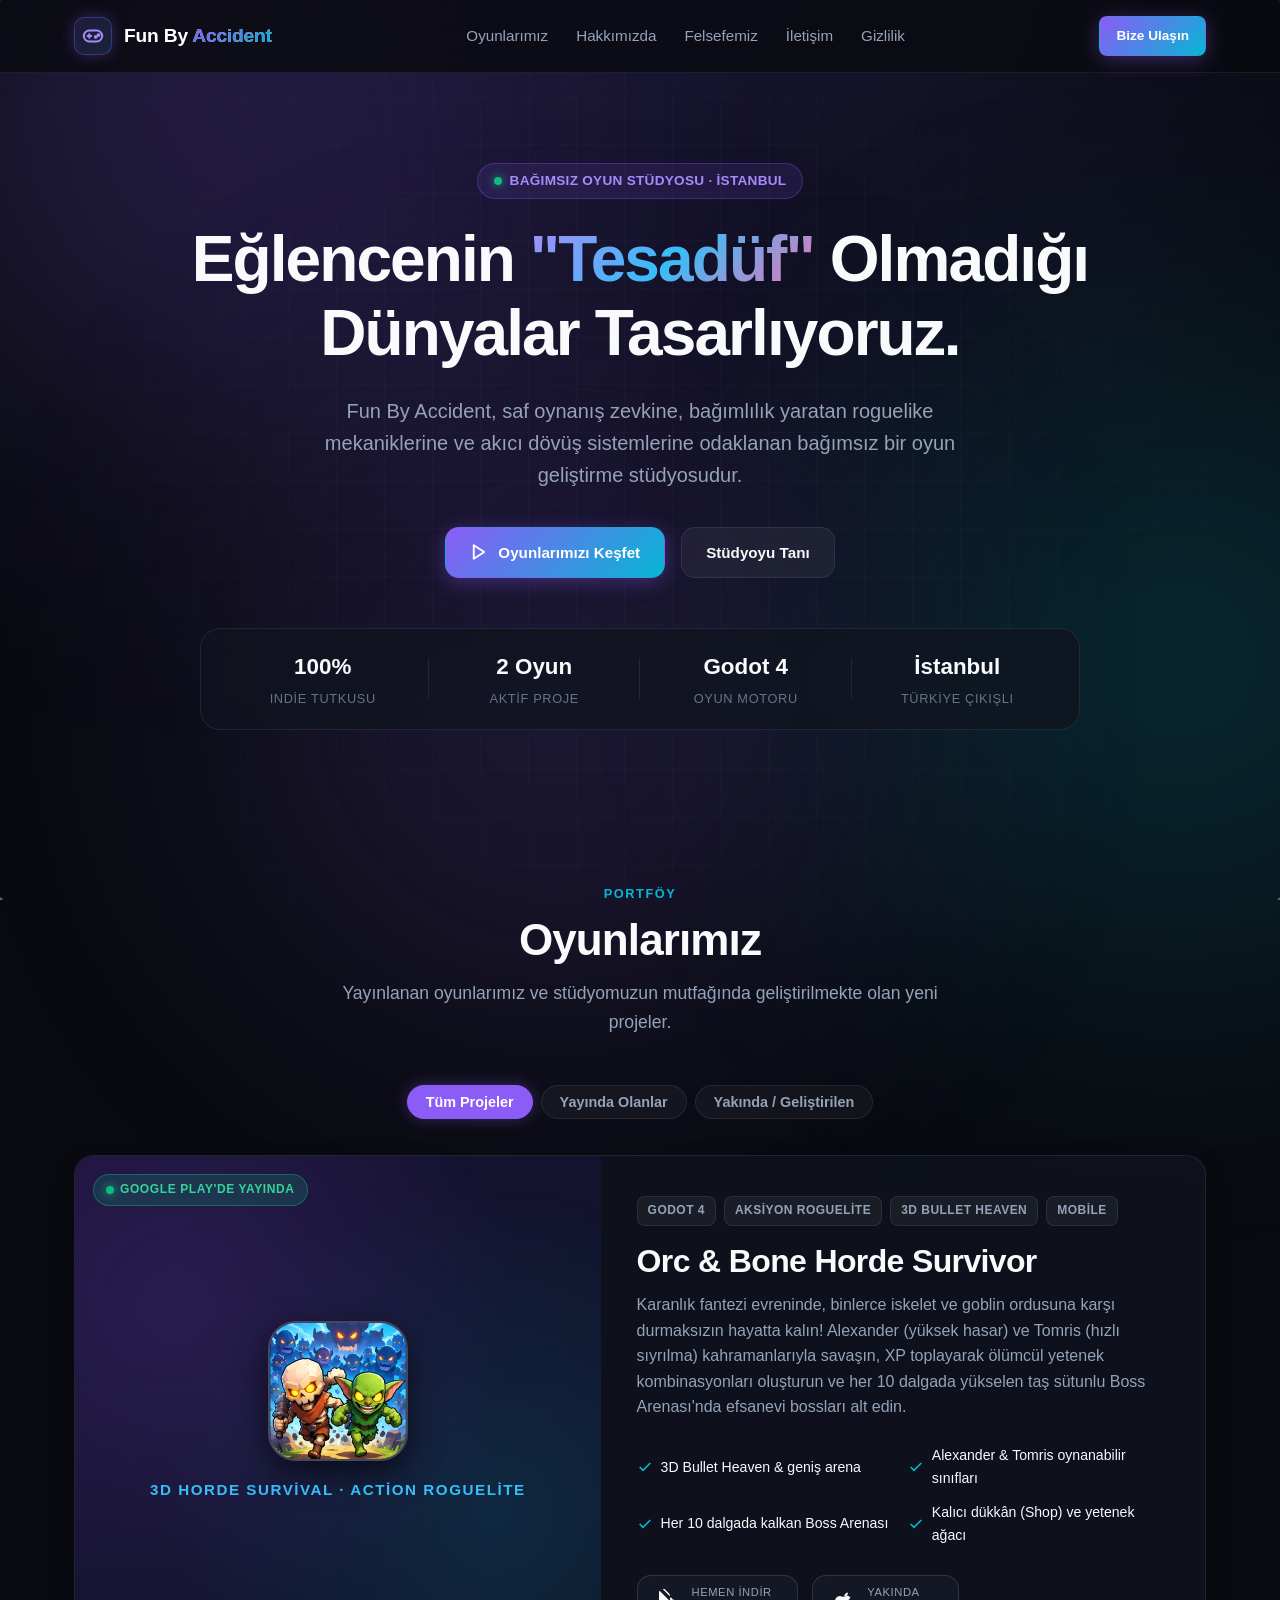
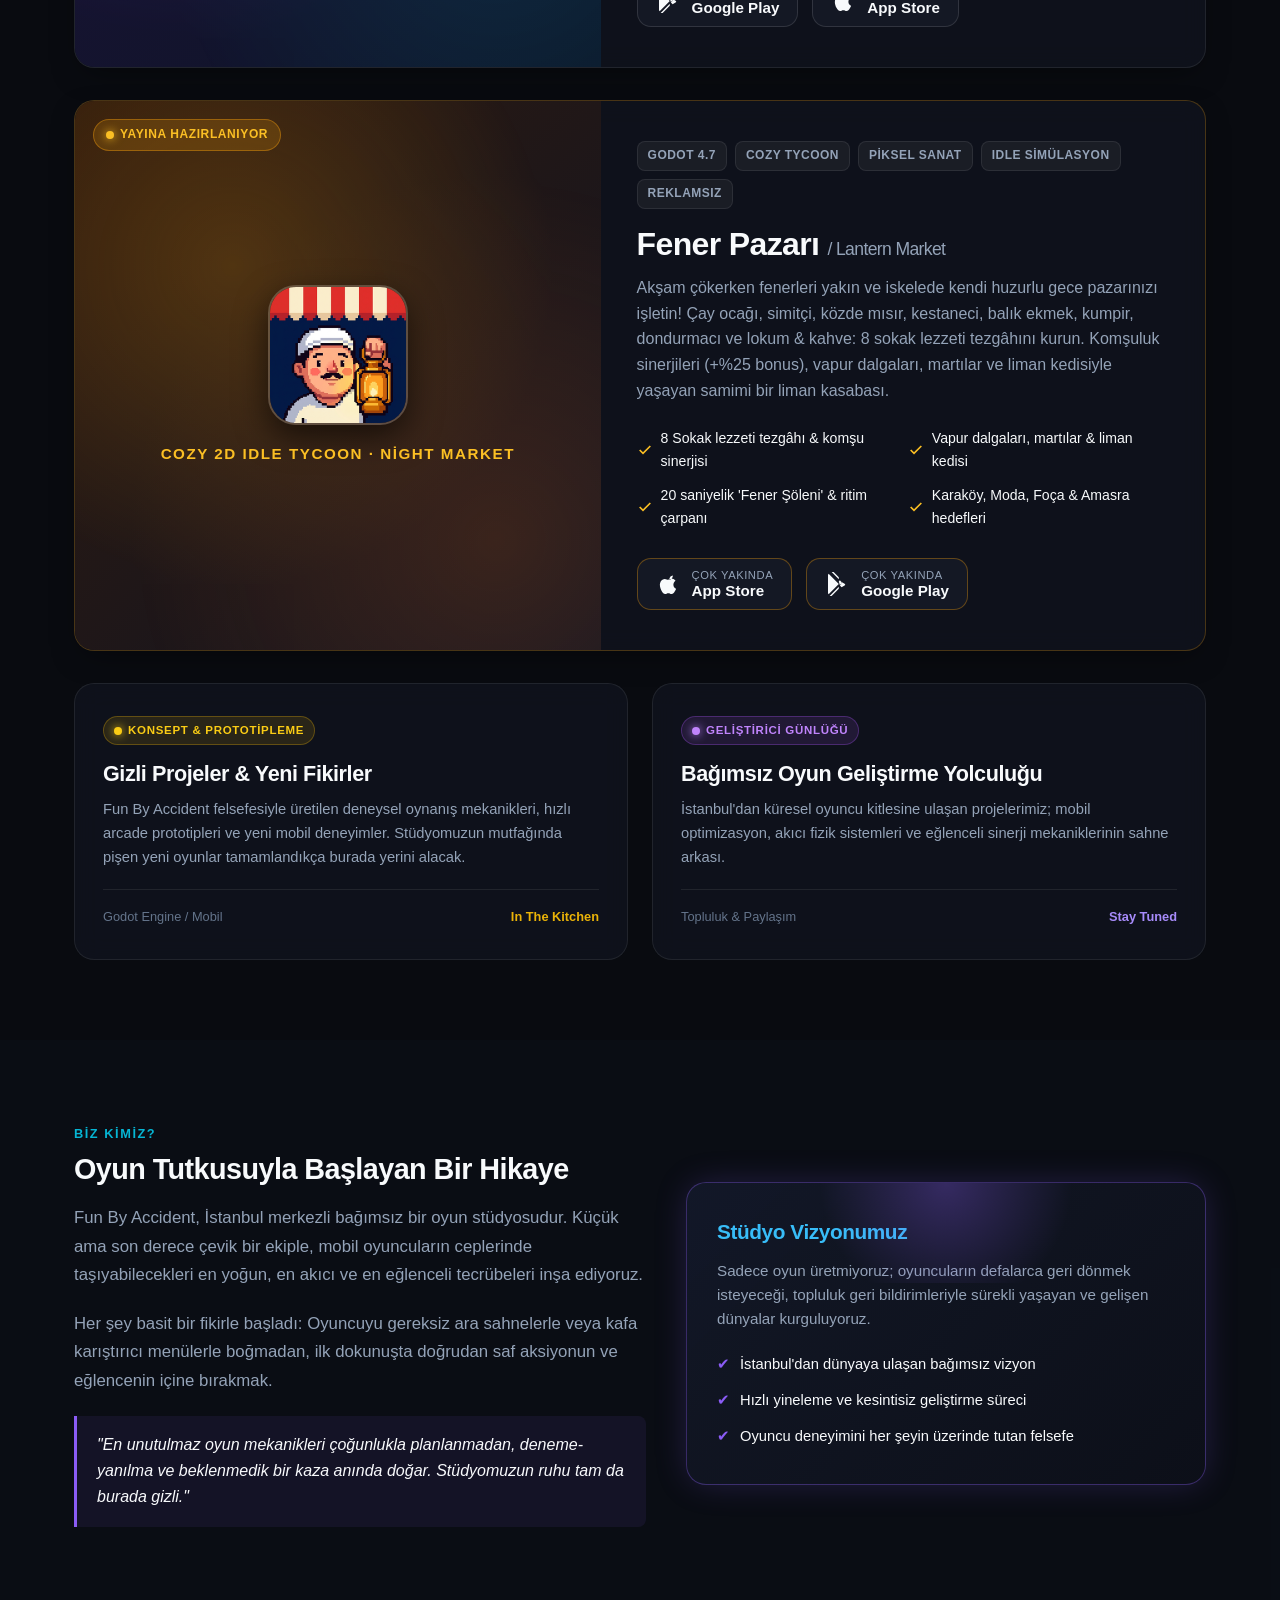
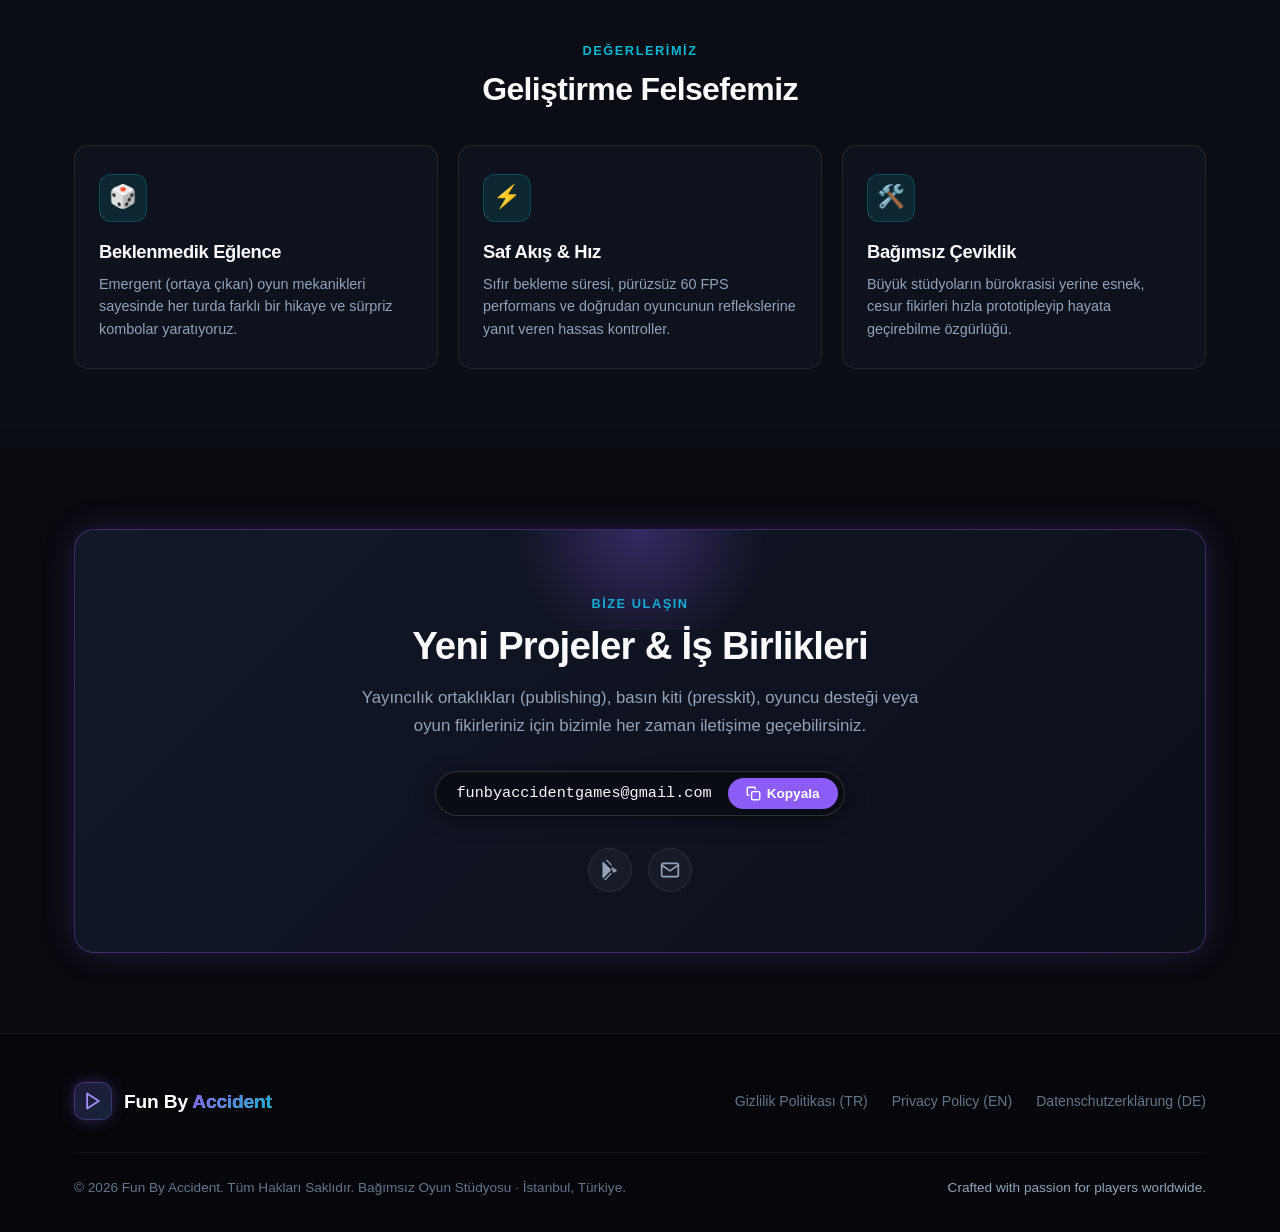
==== commit 5e9d5e33: "Add official game showcases for Orc & Bone Horde Survivor and Fener Pazari" ====
--- a/index.html
+++ b/index.html
@@ -99,12 +99,12 @@
           <div class="stat-label">Indie Tutkusu</div>
         </div>
         <div class="stat-item">
-          <div class="stat-value">Mobil</div>
-          <div class="stat-label">Öncelikli Tasarım</div>
+          <div class="stat-value">2 Oyun</div>
+          <div class="stat-label">Aktif Proje</div>
         </div>
         <div class="stat-item">
-          <div class="stat-value">Roguelite</div>
-          <div class="stat-label">Survivor Mekaniği</div>
+          <div class="stat-value">Godot 4</div>
+          <div class="stat-label">Oyun Motoru</div>
         </div>
         <div class="stat-item">
           <div class="stat-value">İstanbul</div>
@@ -129,10 +129,10 @@
       <div class="filter-tabs">
         <button class="filter-tab active" data-filter="all">Tüm Projeler</button>
         <button class="filter-tab" data-filter="live">Yayında Olanlar</button>
-        <button class="filter-tab" data-filter="dev">Geliştirme Aşamasında</button>
-      </div>
-
-      <!-- Flagship Game: Orc & Bone Horde Survivor -->
+        <button class="filter-tab" data-filter="upcoming">Yakında / Geliştirilen</button>
+      </div>
+
+      <!-- Game 1: Orc & Bone Horde Survivor -->
       <article class="featured-game-card game-card-item" data-category="live">
         <div class="game-art-side">
           <div class="game-art-bg-pattern"></div>
@@ -142,52 +142,41 @@
           </div>
           
           <div class="game-art-visual">
-            <div class="game-icon-large">
-              <!-- Skull / Axe battle emblem -->
-              <svg width="60" height="60" viewBox="0 0 24 24" fill="none" stroke="#e0e7ff" stroke-width="1.8" stroke-linecap="round" stroke-linejoin="round">
-                <circle cx="12" cy="11" r="7"></circle>
-                <circle cx="9.5" cy="11.5" r="1.5" fill="#e0e7ff"></circle>
-                <circle cx="14.5" cy="11.5" r="1.5" fill="#e0e7ff"></circle>
-                <path d="M12 14v1"></path>
-                <path d="M9 18h6"></path>
-                <path d="M10 18v2"></path>
-                <path d="M14 18v2"></path>
-              </svg>
-            </div>
-            <div class="game-art-tagline">Horde Survival · Roguelite</div>
+            <img src="assets/games/orc-and-bone.png" alt="Orc & Bone Horde Survivor Logo" class="game-icon-img">
+            <div class="game-art-tagline">3D Horde Survival · Action Roguelite</div>
           </div>
         </div>
 
         <div class="game-info-side">
           <div class="game-tags">
+            <span class="game-tag">Godot 4</span>
             <span class="game-tag">Aksiyon Roguelite</span>
-            <span class="game-tag">Horde Survivor</span>
+            <span class="game-tag">3D Bullet Heaven</span>
             <span class="game-tag">Mobile</span>
-            <span class="game-tag">Dark Fantasy</span>
           </div>
 
           <h3 class="game-title">Orc &amp; Bone Horde Survivor</h3>
 
           <p class="game-summary">
-            Karanlık bir fantezi evreninde, durmaksızın üzerinize çullanan devasa iskelet lejyonlarına ve lanetli ordulara karşı hayatta kalın! Ölümcül büyü kombinasyonları keşfedin, yeteneklerinizi yükseltin ve arenanın yenilmez ork savaşçısı olun.
+            Karanlık fantezi evreninde, binlerce iskelet ve goblin ordusuna karşı durmaksızın hayatta kalın! Alexander (yüksek hasar) ve Tomris (hızlı sıyrılma) kahramanlarıyla savaşın, XP toplayarak ölümcül yetenek kombinasyonları oluşturun ve her 10 dalgada yükselen taş sütunlu Boss Arenası'nda efsanevi bossları alt edin.
           </p>
 
           <ul class="game-highlights-list">
             <li>
               <svg width="16" height="16" viewBox="0 0 24 24" fill="none" stroke="currentColor" stroke-width="2.5"><polyline points="20 6 9 17 4 12"></polyline></svg>
-              Binlerce düşmandan oluşan dalgalar
+              3D Bullet Heaven &amp; geniş arena
             </li>
             <li>
               <svg width="16" height="16" viewBox="0 0 24 24" fill="none" stroke="currentColor" stroke-width="2.5"><polyline points="20 6 9 17 4 12"></polyline></svg>
-              Düzinelerce büyü ve kombo seçeneği
+              Alexander &amp; Tomris oynanabilir sınıfları
             </li>
             <li>
               <svg width="16" height="16" viewBox="0 0 24 24" fill="none" stroke="currentColor" stroke-width="2.5"><polyline points="20 6 9 17 4 12"></polyline></svg>
-              Kalıcı yetenek ağacı ve yükseltmeler
+              Her 10 dalgada kalkan Boss Arenası
             </li>
             <li>
               <svg width="16" height="16" viewBox="0 0 24 24" fill="none" stroke="currentColor" stroke-width="2.5"><polyline points="20 6 9 17 4 12"></polyline></svg>
-              Akıcı tek el mobil kontroller
+              Kalıcı dükkân (Shop) ve yetenek ağacı
             </li>
           </ul>
 
@@ -217,37 +206,112 @@
         </div>
       </article>
 
+      <!-- Game 2: Fener Pazarı / Lantern Market -->
+      <article class="featured-game-card card-theme-cozy game-card-item" data-category="upcoming">
+        <div class="game-art-side game-art-cozy">
+          <div class="game-art-cozy-pattern"></div>
+          <div class="game-art-badge-top badge-cozy">
+            <span class="badge-pulse-dot" style="background:#fbbf24; box-shadow:0 0 10px #fbbf24;"></span>
+            Yayına Hazırlanıyor
+          </div>
+          
+          <div class="game-art-visual">
+            <img src="assets/games/lantern-market.png" alt="Fener Pazarı Logo" class="game-icon-img">
+            <div class="game-art-tagline" style="color: #fbbf24;">Cozy 2D Idle Tycoon · Night Market</div>
+          </div>
+        </div>
+
+        <div class="game-info-side">
+          <div class="game-tags">
+            <span class="game-tag">Godot 4.7</span>
+            <span class="game-tag">Cozy Tycoon</span>
+            <span class="game-tag">Piksel Sanat</span>
+            <span class="game-tag">Idle Simülasyon</span>
+            <span class="game-tag">Reklamsız</span>
+          </div>
+
+          <h3 class="game-title">Fener Pazarı <span style="font-size:1.1rem; color:var(--text-muted); font-weight:500;">/ Lantern Market</span></h3>
+
+          <p class="game-summary">
+            Akşam çökerken fenerleri yakın ve iskelede kendi huzurlu gece pazarınızı işletin! Çay ocağı, simitçi, közde mısır, kestaneci, balık ekmek, kumpir, dondurmacı ve lokum &amp; kahve: 8 sokak lezzeti tezgâhını kurun. Komşuluk sinerjileri (+%25 bonus), vapur dalgaları, martılar ve liman kedisiyle yaşayan samimi bir liman kasabası.
+          </p>
+
+          <ul class="game-highlights-list">
+            <li>
+              <svg width="16" height="16" viewBox="0 0 24 24" fill="none" stroke="#fbbf24" stroke-width="2.5"><polyline points="20 6 9 17 4 12"></polyline></svg>
+              8 Sokak lezzeti tezgâhı &amp; komşu sinerjisi
+            </li>
+            <li>
+              <svg width="16" height="16" viewBox="0 0 24 24" fill="none" stroke="#fbbf24" stroke-width="2.5"><polyline points="20 6 9 17 4 12"></polyline></svg>
+              Vapur dalgaları, martılar &amp; liman kedisi
+            </li>
+            <li>
+              <svg width="16" height="16" viewBox="0 0 24 24" fill="none" stroke="#fbbf24" stroke-width="2.5"><polyline points="20 6 9 17 4 12"></polyline></svg>
+              20 saniyelik 'Fener Şöleni' &amp; ritim çarpanı
+            </li>
+            <li>
+              <svg width="16" height="16" viewBox="0 0 24 24" fill="none" stroke="#fbbf24" stroke-width="2.5"><polyline points="20 6 9 17 4 12"></polyline></svg>
+              Karaköy, Moda, Foça &amp; Amasra hedefleri
+            </li>
+          </ul>
+
+          <div class="game-store-buttons">
+            <!-- App Store Button -->
+            <a href="#contact" class="btn-store" title="App Store çıkışına hazırlanıyor" style="border-color: rgba(245, 158, 11, 0.35);">
+              <svg viewBox="0 0 24 24" fill="currentColor">
+                <path d="M18.71 19.5c-.83 1.24-1.71 2.45-3.05 2.47-1.34.03-1.77-.79-3.29-.79-1.53 0-2 .77-3.27.82-1.31.05-2.3-1.32-3.14-2.53C4.25 17 2.94 12.45 4.7 9.39c.87-1.52 2.43-2.48 4.12-2.51 1.28-.02 2.5.87 3.29.87.78 0 2.26-1.07 3.81-.91.65.03 2.47.26 3.64 1.98-.09.06-2.17 1.28-2.15 3.81.03 3.02 2.65 4.03 2.68 4.04-.03.07-.42 1.44-1.38 2.83M15.97 6.37c.61-.75 1.04-1.8 0.92-2.87-.93.04-2.02.63-2.66 1.38-.56.65-1.06 1.72-.92 2.75 1.05.08 2.06-.51 2.66-1.26z"/>
+              </svg>
+              <div class="btn-text-group">
+                <span class="btn-sub">Çok Yakında</span>
+                <span class="btn-main">App Store</span>
+              </div>
+            </a>
+
+            <!-- Google Play Store Button -->
+            <a href="#contact" class="btn-store" title="Google Play çıkışına hazırlanıyor" style="border-color: rgba(245, 158, 11, 0.35);">
+              <svg viewBox="0 0 24 24" fill="currentColor">
+                <path d="M3.609 1.814L13.792 12 3.61 22.186A2.25 2.25 0 0 1 3 20.655V3.345c0-.58.225-1.125.609-1.531zm11.242 11.244L17.22 10.74l-2.37-2.37-1.059 1.059 1.06 3.629zm1.758-3.086l2.97 1.713c.84.484.84 1.272 0 1.756l-2.97 1.714-1.748-1.748 1.748-1.735zm-2.817-2.817l-9.87-9.87a2.298 2.298 0 0 1 .869-.195c.575 0 1.135.215 1.58.66l7.421 7.405zm0 9.688l-7.421 7.405a2.297 2.297 0 0 1-1.58.66 2.298 2.298 0 0 1-.869-.195l9.87-9.87z"/>
+              </svg>
+              <div class="btn-text-group">
+                <span class="btn-sub">Çok Yakında</span>
+                <span class="btn-main">Google Play</span>
+              </div>
+            </a>
+          </div>
+        </div>
+      </article>
+
       <!-- Secondary Projects in Development Grid -->
       <div class="games-grid">
         <!-- Upcoming Game 1 -->
-        <article class="sub-game-card game-card-item" data-category="dev">
+        <article class="sub-game-card game-card-item" data-category="upcoming">
           <div class="status-badge status-dev">
             <span class="badge-pulse-dot" style="background:#facc15; box-shadow:0 0 10px #facc15;"></span>
-            Geliştirme Aşamasında
-          </div>
-          <h4 class="sub-game-title">Project: Roguelike Arena</h4>
+            Konsept &amp; Prototipleme
+          </div>
+          <h4 class="sub-game-title">Gizli Projeler &amp; Yeni Fikirler</h4>
           <p class="sub-game-desc">
-            Hızlı refleksler, dinamik prosedürel zindan mekanikleri ve beklenmedik beceri sinerjileri sunan yeni nesil mobil aksiyon projemiz. Kapalı alfa testleri yakında başlıyor.
+            Fun By Accident felsefesiyle üretilen deneysel oynanış mekanikleri, hızlı arcade prototipleri ve yeni mobil deneyimler. Stüdyomuzun mutfağında pişen yeni oyunlar tamamlandıkça burada yerini alacak.
           </p>
           <div class="sub-game-footer">
-            <span>Mobil / iOS &amp; Android</span>
-            <span style="color: var(--accent-yellow); font-weight: 600;">Coming Soon</span>
+            <span>Godot Engine / Mobil</span>
+            <span style="color: var(--accent-yellow); font-weight: 600;">In The Kitchen</span>
           </div>
         </article>
 
         <!-- Upcoming Game 2 -->
-        <article class="sub-game-card game-card-item" data-category="dev">
+        <article class="sub-game-card game-card-item" data-category="upcoming">
           <div class="status-badge status-proto">
             <span class="badge-pulse-dot" style="background:#c084fc; box-shadow:0 0 10px #c084fc;"></span>
-            Prototipleme Laboratuvarı
-          </div>
-          <h4 class="sub-game-title">Gizli Projeler &amp; Yeni Deneyimler</h4>
+            Geliştirici Günlüğü
+          </div>
+          <h4 class="sub-game-title">Bağımsız Oyun Geliştirme Yolculuğu</h4>
           <p class="sub-game-desc">
-            Fun By Accident felsefesiyle üretilen deneysel oynanış mekanikleri ve arcade prototipleri. Yeni oyunlarımız geliştikçe bu vitrinde yerini alacak.
+            İstanbul'dan küresel oyuncu kitlesine ulaşan projelerimiz; mobil optimizasyon, akıcı fizik sistemleri ve eğlenceli sinerji mekaniklerinin sahne arkası.
           </p>
           <div class="sub-game-footer">
-            <span>Çoklu Türler &amp; Mekanikler</span>
-            <span style="color: var(--accent-purple-light); font-weight: 600;">In The Kitchen</span>
+            <span>Topluluk &amp; Paylaşım</span>
+            <span style="color: var(--accent-purple-light); font-weight: 600;">Stay Tuned</span>
           </div>
         </article>
       </div>
--- a/style.css
+++ b/style.css
@@ -623,6 +623,50 @@
   z-index: 1;
   text-align: center;
   padding: 30px;
+}
+
+.game-icon-img {
+  width: 140px;
+  height: 140px;
+  border-radius: 28px;
+  object-fit: cover;
+  box-shadow: 0 12px 32px rgba(0, 0, 0, 0.6);
+  border: 2px solid rgba(255, 255, 255, 0.18);
+  transition: transform 0.3s cubic-bezier(0.16, 1, 0.3, 1);
+  display: block;
+  margin: 0 auto 16px;
+}
+
+.featured-game-card:hover .game-icon-img {
+  transform: scale(1.05) translateY(-2px);
+}
+
+.card-theme-cozy {
+  border-color: rgba(245, 158, 11, 0.25);
+}
+
+.card-theme-cozy:hover {
+  border-color: rgba(245, 158, 11, 0.55);
+  box-shadow: 0 0 35px -5px rgba(245, 158, 11, 0.25), var(--shadow-card);
+}
+
+.game-art-cozy {
+  background: linear-gradient(135deg, #2e1a0e 0%, #111422 100%) !important;
+}
+
+.game-art-cozy-pattern {
+  position: absolute;
+  inset: 0;
+  opacity: 0.35;
+  background-image: 
+    radial-gradient(circle at 30% 30%, rgba(245, 158, 11, 0.6) 0%, transparent 60%),
+    radial-gradient(circle at 80% 80%, rgba(249, 115, 22, 0.45) 0%, transparent 60%) !important;
+}
+
+.badge-cozy {
+  background: rgba(245, 158, 11, 0.18) !important;
+  border-color: rgba(245, 158, 11, 0.4) !important;
+  color: #fbbf24 !important;
 }
 
 .game-icon-large {
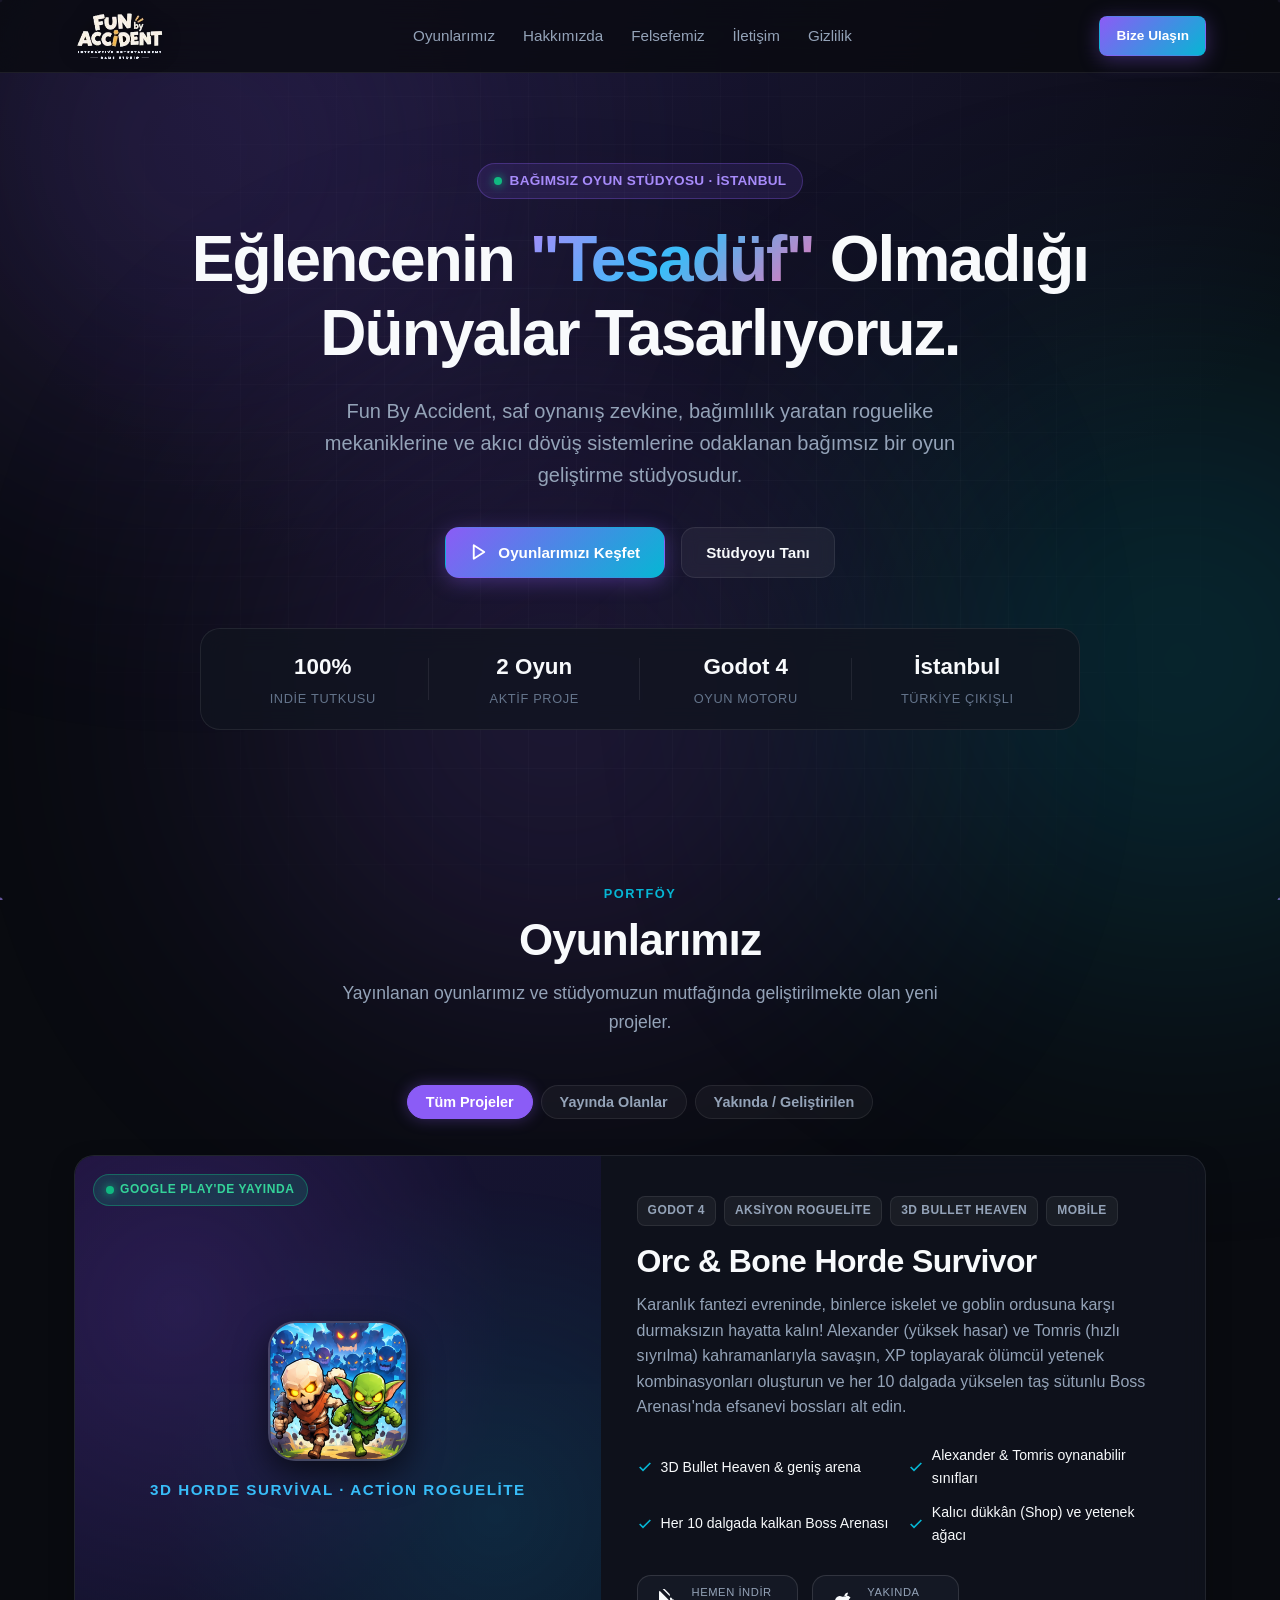
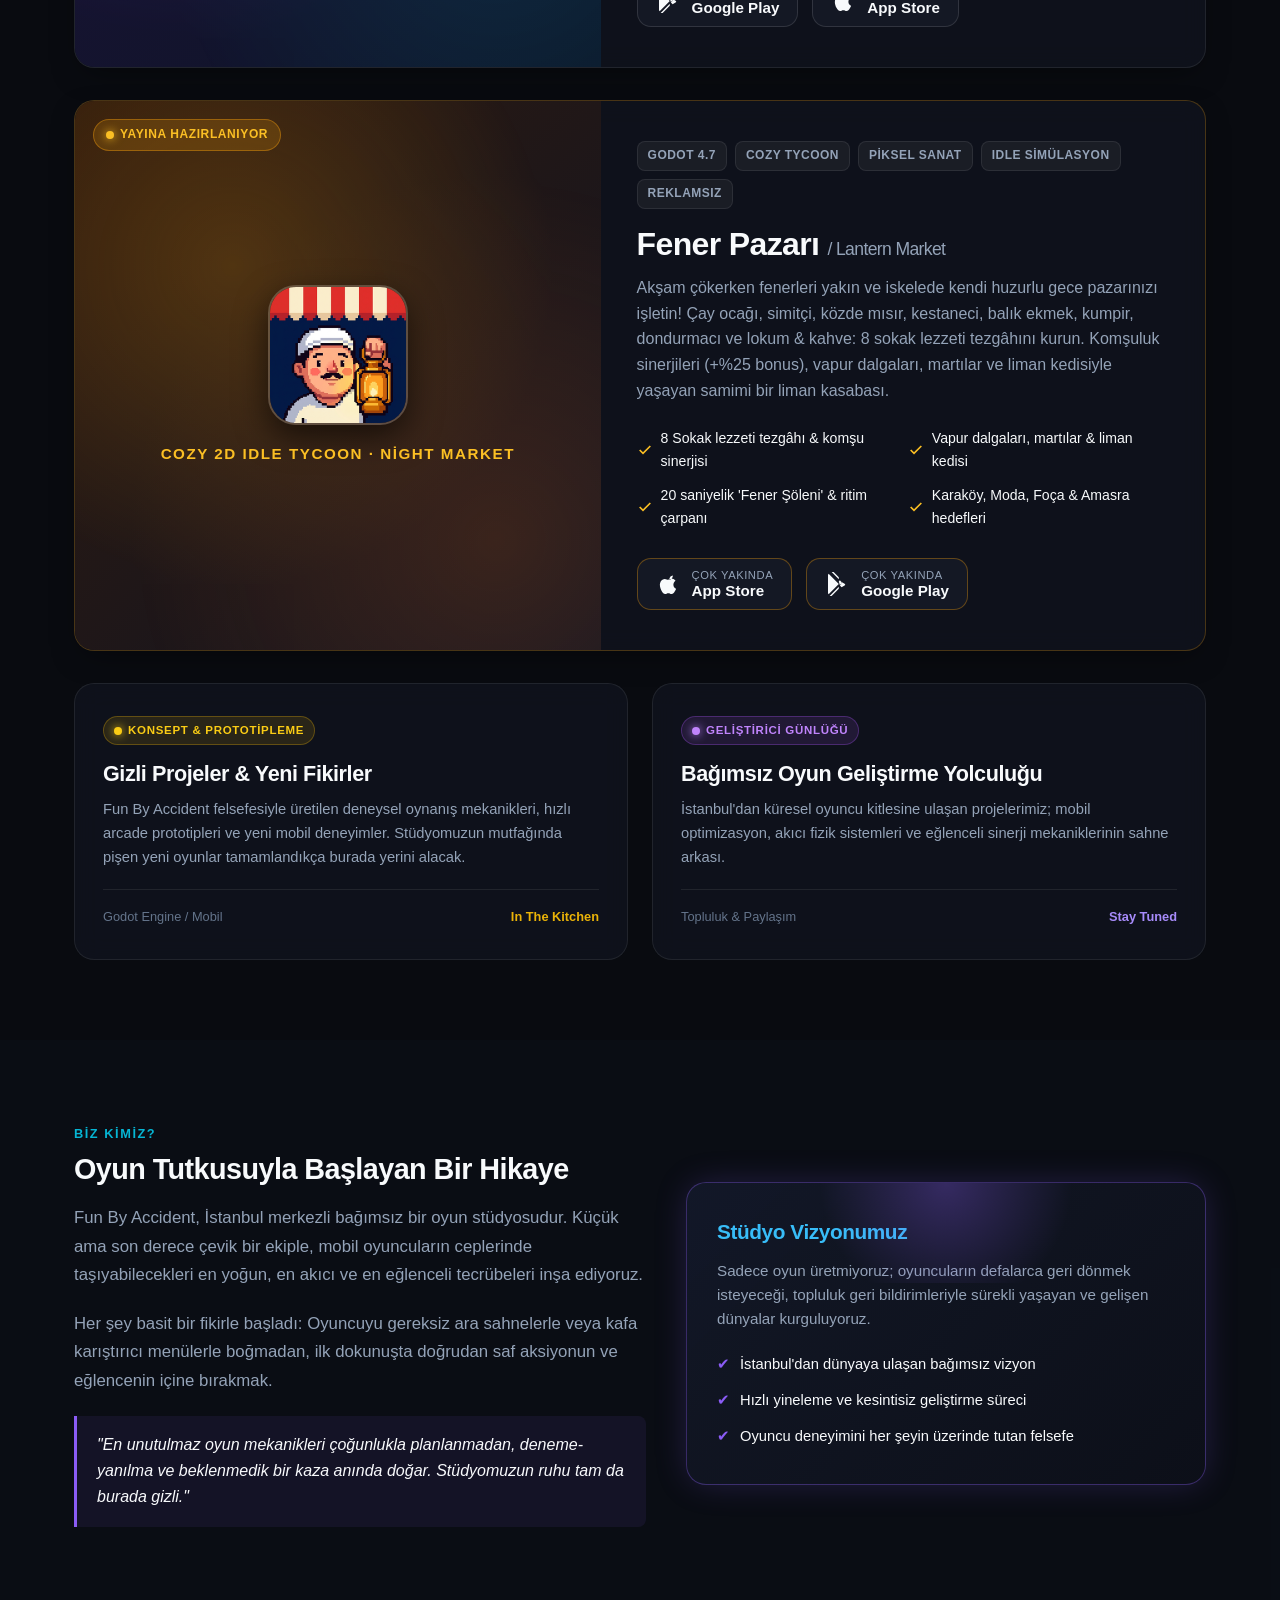
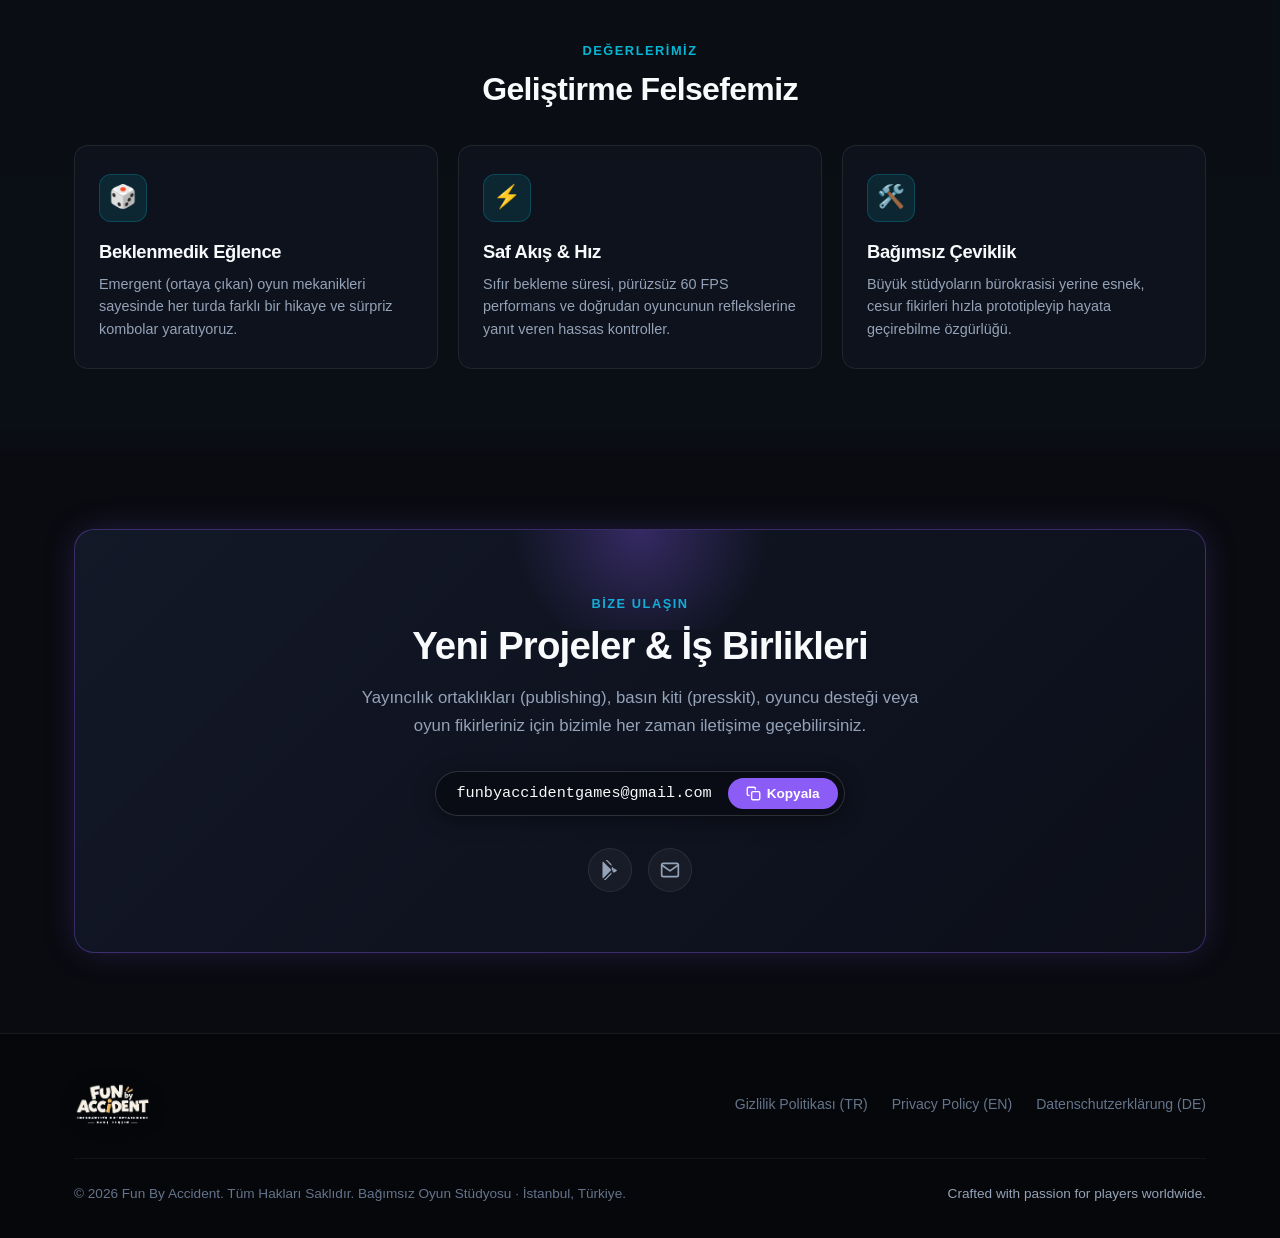
==== commit 5c404e58: "Add official studio logo, favicon, and brand assets to all pages" ====
--- a/index.html
+++ b/index.html
@@ -6,7 +6,8 @@
   <title>Fun By Accident – Bağımsız Oyun Stüdyosu | Independent Game Studio</title>
   <meta name="description" content="Fun By Accident – İstanbul merkezli bağımsız oyun stüdyosu. Orc & Bone Horde Survivor ve yenilikçi mobil oyunların geliştiricisi.">
   <meta name="keywords" content="Fun By Accident, oyun stüdyosu, indie game studio, Orc and Bone Horde Survivor, mobil oyun, roguelite, survivor, istanbul">
-  <link rel="icon" type="image/svg+xml" href="data:image/svg+xml,%3Csvg xmlns='http://www.w3.org/2000/svg' viewBox='0 0 24 24' fill='none' stroke='%238b5cf6' stroke-width='2' stroke-linecap='round' stroke-linejoin='round'%3E%3Cpolygon points='5 3 19 12 5 21 5 3'%3E%3C/polygon%3E%3C/svg%3E">
+  <link rel="icon" type="image/png" href="assets/favicon.png">
+  <link rel="apple-touch-icon" href="assets/favicon.png">
   
   <!-- Open Graph / Meta -->
   <meta property="og:type" content="website">
@@ -30,17 +31,7 @@
   <nav class="site-nav">
     <div class="container site-nav-inner">
       <a href="./" class="brand-link" aria-label="Fun By Accident Anasayfa">
-        <div class="brand-icon-wrapper">
-          <!-- Gamepad / Spark SVG Icon -->
-          <svg width="22" height="22" viewBox="0 0 24 24" fill="none" stroke="currentColor" stroke-width="2.2" stroke-linecap="round" stroke-linejoin="round" style="color: #a78bfa;">
-            <line x1="6" y1="12" x2="10" y2="12"></line>
-            <line x1="8" y1="10" x2="8" y2="14"></line>
-            <circle cx="15" cy="13" r="1"></circle>
-            <circle cx="18" cy="11" r="1"></circle>
-            <rect x="2" y="6" width="20" height="12" rx="6"></rect>
-          </svg>
-        </div>
-        <span class="brand-text">Fun By <span>Accident</span></span>
+        <img src="assets/logo.png" alt="Fun By Accident" class="brand-logo-img">
       </a>
 
       <ul class="nav-links" id="navLinks">
@@ -435,13 +426,8 @@
   <footer class="site-footer">
     <div class="container">
       <div class="footer-top">
-        <a href="./" class="brand-link">
-          <div class="brand-icon-wrapper">
-            <svg width="20" height="20" viewBox="0 0 24 24" fill="none" stroke="#a78bfa" stroke-width="2.2" stroke-linecap="round" stroke-linejoin="round">
-              <polygon points="5 3 19 12 5 21 5 3"></polygon>
-            </svg>
-          </div>
-          <span class="brand-text">Fun By <span>Accident</span></span>
+        <a href="./" class="brand-link" aria-label="Fun By Accident">
+          <img src="assets/logo.png" alt="Fun By Accident" class="brand-logo-img footer-logo-img">
         </a>
 
         <ul class="footer-legal-links">
--- a/style.css
+++ b/style.css
@@ -180,40 +180,25 @@
   display: inline-flex;
   align-items: center;
   gap: 12px;
-  font-size: 1.2rem;
-  font-weight: 800;
-  letter-spacing: -0.01em;
-  color: var(--text-main);
   text-decoration: none;
 }
 
-.brand-icon-wrapper {
-  width: 38px;
-  height: 38px;
-  border-radius: 10px;
-  background: linear-gradient(135deg, #1f1b3c, #162438);
-  border: 1px solid var(--border-glow);
-  display: flex;
-  align-items: center;
-  justify-content: center;
-  box-shadow: 0 0 15px rgba(139, 92, 246, 0.3);
-  transition: transform 0.3s ease;
-}
-
-.brand-link:hover .brand-icon-wrapper {
-  transform: rotate(8deg) scale(1.05);
-}
-
-.brand-text {
-  background: linear-gradient(135deg, #ffffff 40%, #cbd5e1 100%);
-  -webkit-background-clip: text;
-  -webkit-text-fill-color: transparent;
-}
-
-.brand-text span {
-  background: var(--gradient-brand);
-  -webkit-background-clip: text;
-  -webkit-text-fill-color: transparent;
+.brand-logo-img {
+  height: 52px;
+  width: auto;
+  display: block;
+  object-fit: contain;
+  transition: transform 0.25s ease, filter 0.25s ease;
+  filter: drop-shadow(0 2px 10px rgba(0, 0, 0, 0.4));
+}
+
+.brand-link:hover .brand-logo-img {
+  transform: scale(1.04);
+  filter: drop-shadow(0 0 16px rgba(245, 158, 11, 0.4));
+}
+
+.footer-logo-img {
+  height: 44px;
 }
 
 .nav-links {
@@ -1123,10 +1108,6 @@
   display: inline-flex;
   align-items: center;
   gap: 8px;
-}
-
-header.site .brand::before {
-  content: "🎮";
 }
 
 nav.lang {
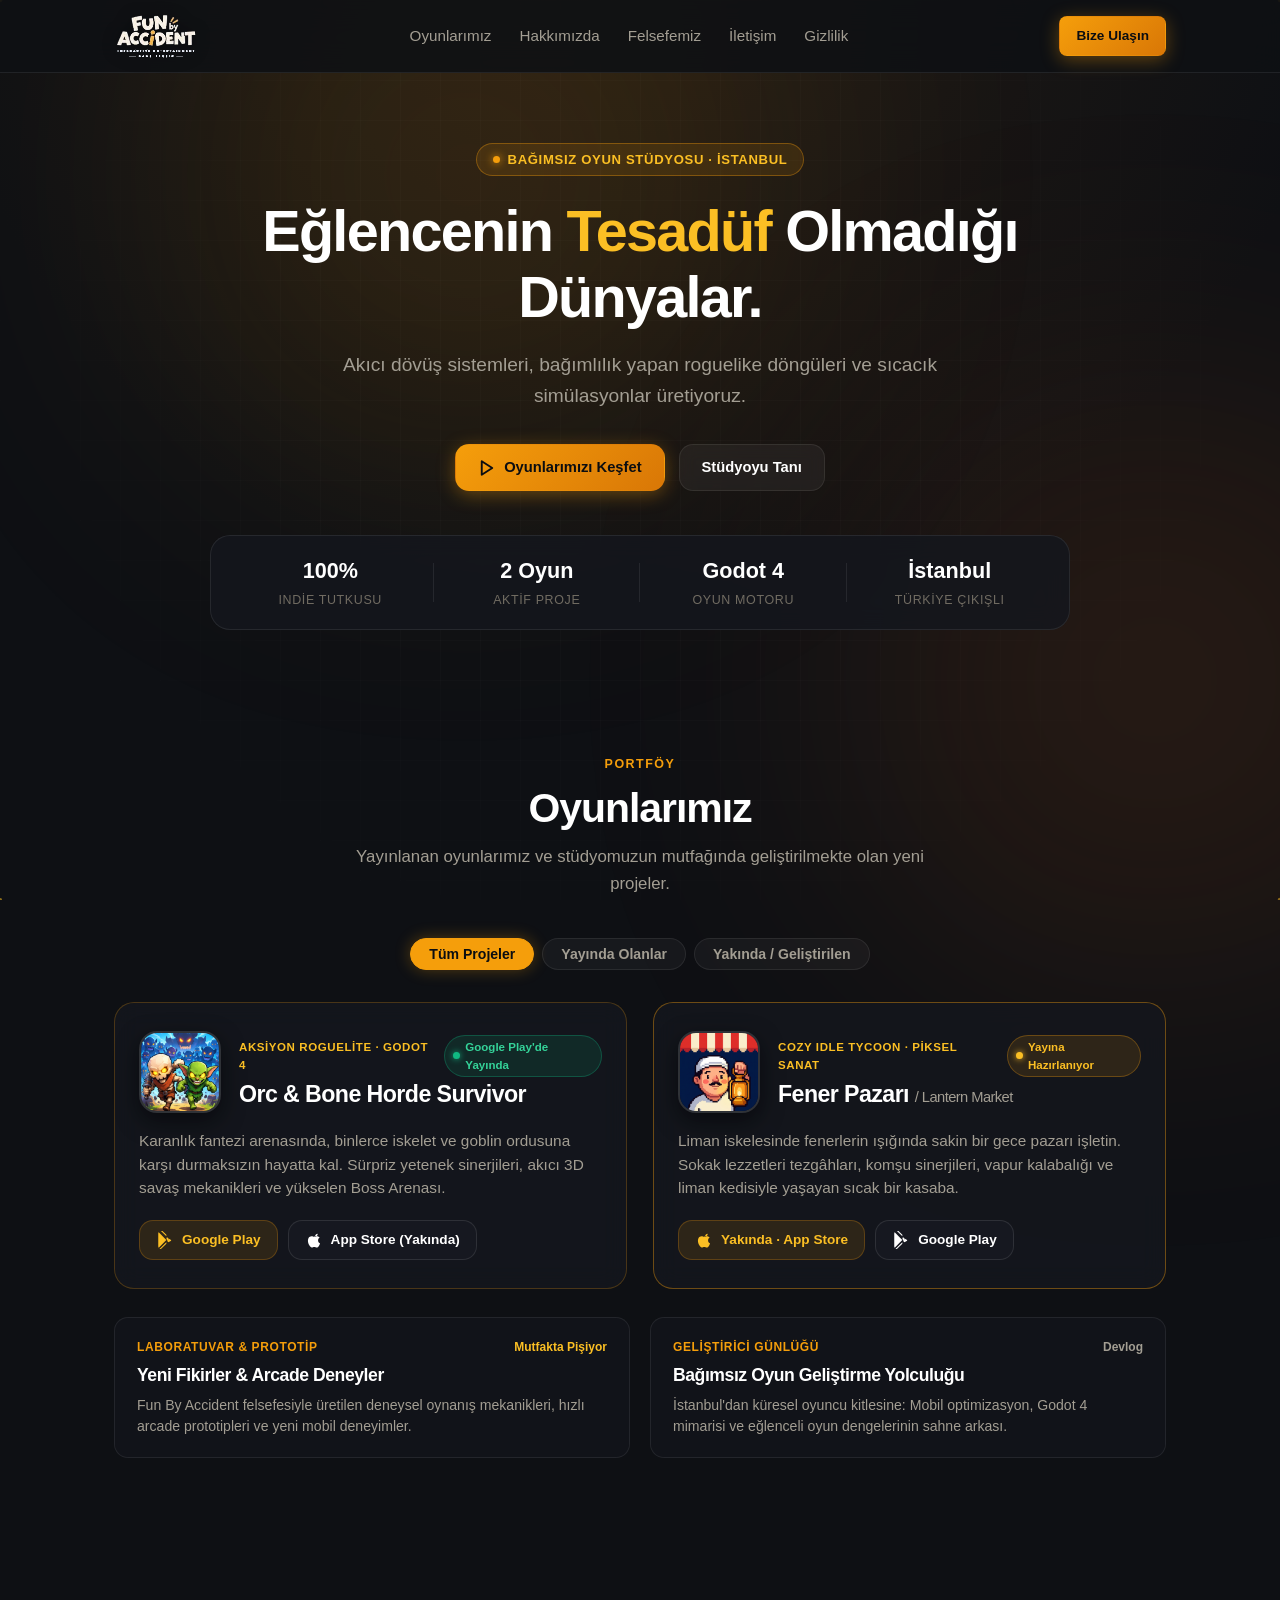
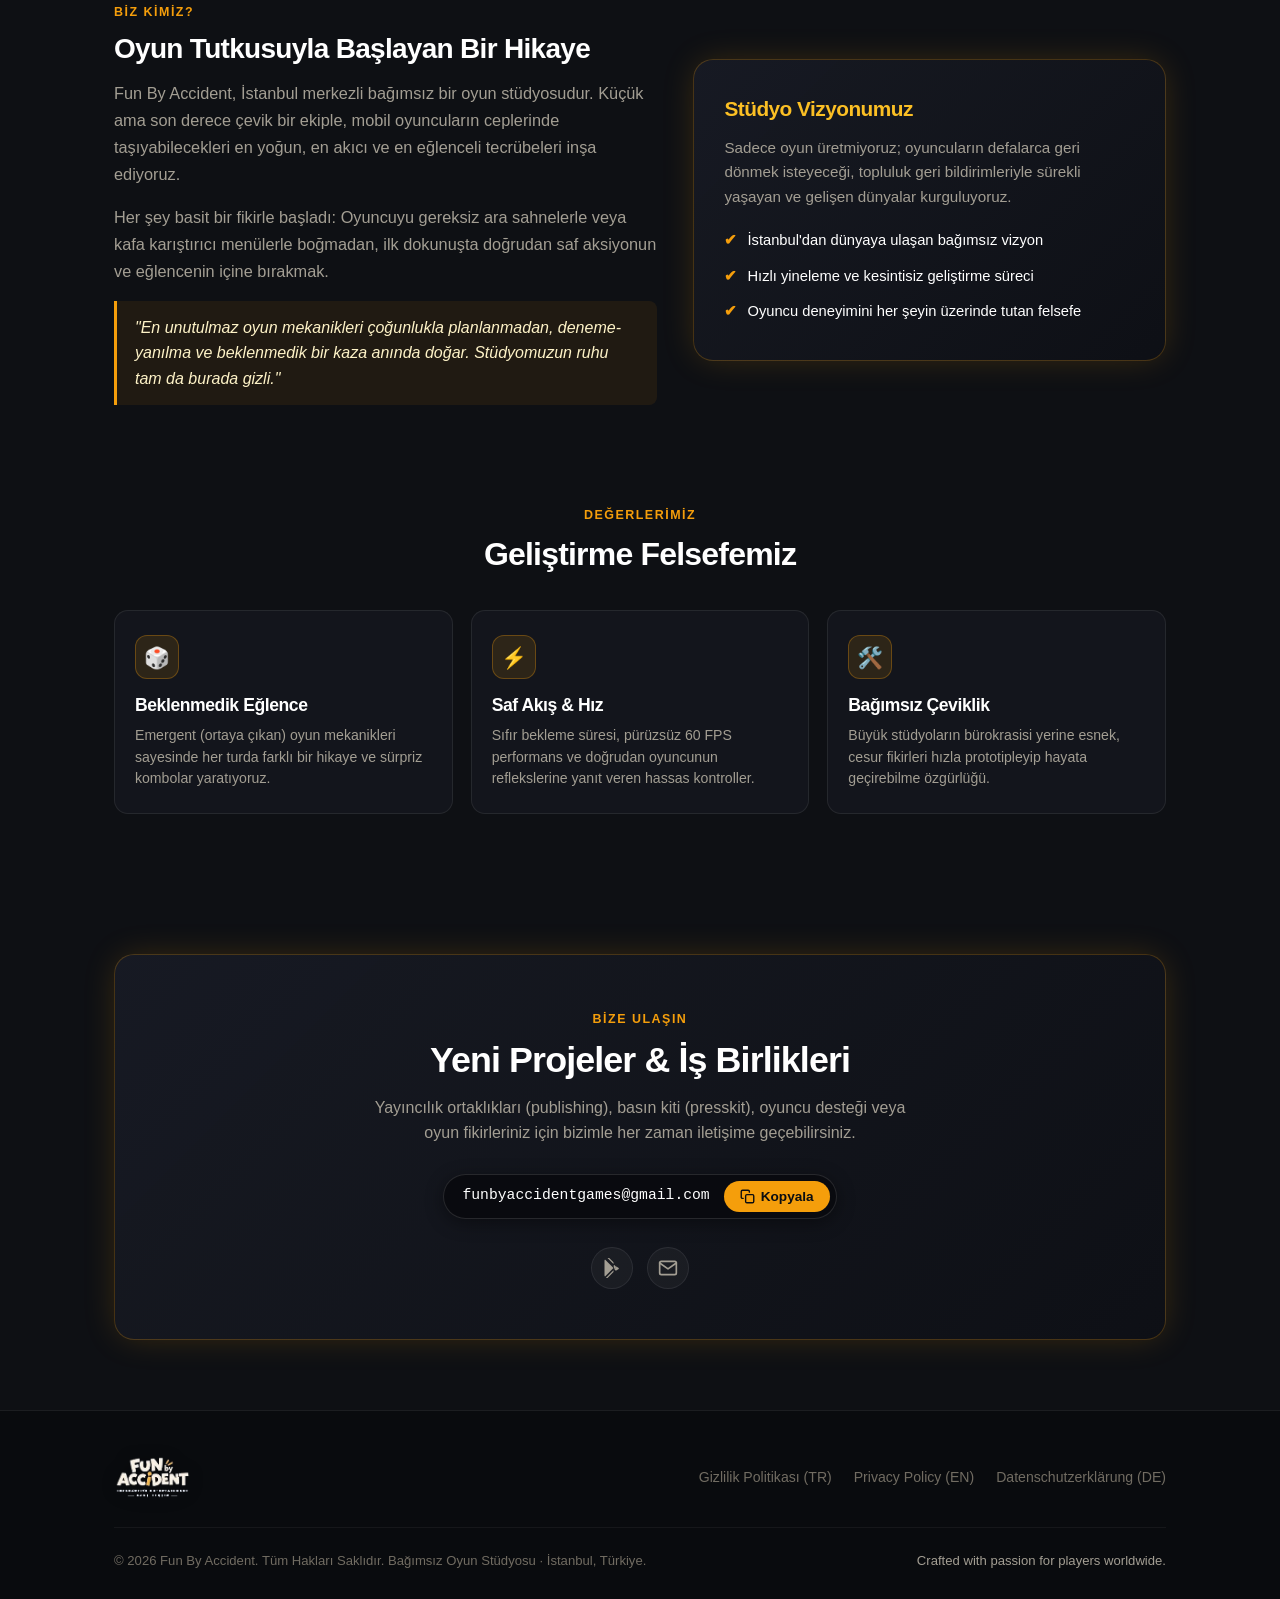
==== commit 5f2d5cb9: "Tasarım Konsept 1 (Warm Amber & Charcoal) anasayfaya uygulandı: sadeleştirilmiş oyun kartları, amber" ====
--- a/index.html
+++ b/index.html
@@ -4,8 +4,8 @@
   <meta charset="utf-8">
   <meta name="viewport" content="width=device-width, initial-scale=1">
   <title>Fun By Accident – Bağımsız Oyun Stüdyosu | Independent Game Studio</title>
-  <meta name="description" content="Fun By Accident – İstanbul merkezli bağımsız oyun stüdyosu. Orc & Bone Horde Survivor ve yenilikçi mobil oyunların geliştiricisi.">
-  <meta name="keywords" content="Fun By Accident, oyun stüdyosu, indie game studio, Orc and Bone Horde Survivor, mobil oyun, roguelite, survivor, istanbul">
+  <meta name="description" content="Fun By Accident – İstanbul merkezli bağımsız oyun stüdyosu. Orc & Bone Horde Survivor ve Fener Pazarı gibi yenilikçi ve keyifli bağımsız oyunların geliştiricisi.">
+  <meta name="keywords" content="Fun By Accident, oyun stüdyosu, indie game studio, Orc and Bone Horde Survivor, Fener Pazarı, Lantern Market, mobil oyun, roguelite, survivor, istanbul">
   <link rel="icon" type="image/png" href="assets/favicon.png">
   <link rel="apple-touch-icon" href="assets/favicon.png">
   
@@ -13,7 +13,8 @@
   <meta property="og:type" content="website">
   <meta property="og:url" content="https://www.funbyaccident.com/">
   <meta property="og:title" content="Fun By Accident – Independent Game Studio">
-  <meta property="og:description" content="Makers of Orc & Bone Horde Survivor. Crafting worlds where fun happens by accident.">
+  <meta property="og:description" content="Eğlencenin 'Tesadüf' olmadığı dünyalar tasarlıyoruz. Bağımsız oyun stüdyosu, İstanbul.">
+  <meta property="og:image" content="https://www.funbyaccident.com/assets/logo.png">
   <meta property="twitter:card" content="summary_large_image">
 
   <link rel="stylesheet" href="style.css">
@@ -24,7 +25,6 @@
   <canvas id="ambient-canvas"></canvas>
   <div class="ambient-glow ambient-glow-1"></div>
   <div class="ambient-glow ambient-glow-2"></div>
-  <div class="ambient-glow ambient-glow-3"></div>
   <div class="grid-overlay"></div>
 
   <!-- Navigation -->
@@ -64,11 +64,11 @@
       </div>
 
       <h1 class="hero-title">
-        Eğlencenin <span class="gradient-text">"Tesadüf"</span> Olmadığı Dünyalar Tasarlıyoruz.
+        Eğlencenin <span>Tesadüf</span> Olmadığı Dünyalar.
       </h1>
 
       <p class="hero-description">
-        Fun By Accident, saf oynanış zevkine, bağımlılık yaratan roguelike mekaniklerine ve akıcı dövüş sistemlerine odaklanan bağımsız bir oyun geliştirme stüdyosudur.
+        Akıcı dövüş sistemleri, bağımlılık yapan roguelike döngüleri ve sıcacık simülasyonlar üretiyoruz.
       </p>
 
       <div class="hero-actions">
@@ -123,194 +123,106 @@
         <button class="filter-tab" data-filter="upcoming">Yakında / Geliştirilen</button>
       </div>
 
-      <!-- Game 1: Orc & Bone Horde Survivor -->
-      <article class="featured-game-card game-card-item" data-category="live">
-        <div class="game-art-side">
-          <div class="game-art-bg-pattern"></div>
-          <div class="game-art-badge-top">
-            <span class="badge-pulse-dot"></span>
-            Google Play'de Yayında
-          </div>
-          
-          <div class="game-art-visual">
-            <img src="assets/games/orc-and-bone.png" alt="Orc & Bone Horde Survivor Logo" class="game-icon-img">
-            <div class="game-art-tagline">3D Horde Survival · Action Roguelite</div>
-          </div>
-        </div>
-
-        <div class="game-info-side">
-          <div class="game-tags">
-            <span class="game-tag">Godot 4</span>
-            <span class="game-tag">Aksiyon Roguelite</span>
-            <span class="game-tag">3D Bullet Heaven</span>
-            <span class="game-tag">Mobile</span>
-          </div>
-
-          <h3 class="game-title">Orc &amp; Bone Horde Survivor</h3>
-
-          <p class="game-summary">
-            Karanlık fantezi evreninde, binlerce iskelet ve goblin ordusuna karşı durmaksızın hayatta kalın! Alexander (yüksek hasar) ve Tomris (hızlı sıyrılma) kahramanlarıyla savaşın, XP toplayarak ölümcül yetenek kombinasyonları oluşturun ve her 10 dalgada yükselen taş sütunlu Boss Arenası'nda efsanevi bossları alt edin.
-          </p>
-
-          <ul class="game-highlights-list">
-            <li>
-              <svg width="16" height="16" viewBox="0 0 24 24" fill="none" stroke="currentColor" stroke-width="2.5"><polyline points="20 6 9 17 4 12"></polyline></svg>
-              3D Bullet Heaven &amp; geniş arena
-            </li>
-            <li>
-              <svg width="16" height="16" viewBox="0 0 24 24" fill="none" stroke="currentColor" stroke-width="2.5"><polyline points="20 6 9 17 4 12"></polyline></svg>
-              Alexander &amp; Tomris oynanabilir sınıfları
-            </li>
-            <li>
-              <svg width="16" height="16" viewBox="0 0 24 24" fill="none" stroke="currentColor" stroke-width="2.5"><polyline points="20 6 9 17 4 12"></polyline></svg>
-              Her 10 dalgada kalkan Boss Arenası
-            </li>
-            <li>
-              <svg width="16" height="16" viewBox="0 0 24 24" fill="none" stroke="currentColor" stroke-width="2.5"><polyline points="20 6 9 17 4 12"></polyline></svg>
-              Kalıcı dükkân (Shop) ve yetenek ağacı
-            </li>
-          </ul>
-
-          <div class="game-store-buttons">
-            <!-- Google Play Store Button -->
-            <a href="https://play.google.com/store/search?q=Orc%20Bone%20Horde%20Survivor&c=apps" target="_blank" rel="noopener noreferrer" class="btn-store">
+      <!-- Main Games Grid -->
+      <div class="games-grid">
+        <!-- Game 1: Orc & Bone Horde Survivor -->
+        <article class="clean-game-card game-card-item" data-category="live">
+          <div class="game-card-top">
+            <img src="assets/games/orc-and-bone.png" alt="Orc & Bone Horde Survivor" class="game-thumb">
+            <div class="game-meta-group">
+              <div class="game-badge-row">
+                <span class="game-tag-pill">Aksiyon Roguelite · Godot 4</span>
+                <span class="status-dot-tag">
+                  <span class="badge-pulse-dot" style="background:#10b981; box-shadow:0 0 6px #10b981;"></span>
+                  Google Play'de Yayında
+                </span>
+              </div>
+              <h3 class="clean-game-title">Orc &amp; Bone Horde Survivor</h3>
+            </div>
+          </div>
+          <p class="clean-game-desc">
+            Karanlık fantezi arenasında, binlerce iskelet ve goblin ordusuna karşı durmaksızın hayatta kal. Sürpriz yetenek sinerjileri, akıcı 3D savaş mekanikleri ve yükselen Boss Arenası.
+          </p>
+          <div class="game-action-row">
+            <a href="https://play.google.com/store/search?q=Orc%20Bone%20Horde%20Survivor&c=apps" target="_blank" rel="noopener noreferrer" class="btn-store primary">
               <svg viewBox="0 0 24 24" fill="currentColor">
                 <path d="M3.609 1.814L13.792 12 3.61 22.186A2.25 2.25 0 0 1 3 20.655V3.345c0-.58.225-1.125.609-1.531zm11.242 11.244L17.22 10.74l-2.37-2.37-1.059 1.059 1.06 3.629zm1.758-3.086l2.97 1.713c.84.484.84 1.272 0 1.756l-2.97 1.714-1.748-1.748 1.748-1.735zm-2.817-2.817l-9.87-9.87a2.298 2.298 0 0 1 .869-.195c.575 0 1.135.215 1.58.66l7.421 7.405zm0 9.688l-7.421 7.405a2.297 2.297 0 0 1-1.58.66 2.298 2.298 0 0 1-.869-.195l9.87-9.87z"/>
               </svg>
-              <div class="btn-text-group">
-                <span class="btn-sub">Hemen İndir</span>
-                <span class="btn-main">Google Play</span>
-              </div>
+              <span>Google Play</span>
             </a>
-
-            <!-- App Store Button -->
-            <a href="#contact" class="btn-store" title="App Store sürümü yakında">
+            <a href="#contact" class="btn-store">
               <svg viewBox="0 0 24 24" fill="currentColor">
                 <path d="M18.71 19.5c-.83 1.24-1.71 2.45-3.05 2.47-1.34.03-1.77-.79-3.29-.79-1.53 0-2 .77-3.27.82-1.31.05-2.3-1.32-3.14-2.53C4.25 17 2.94 12.45 4.7 9.39c.87-1.52 2.43-2.48 4.12-2.51 1.28-.02 2.5.87 3.29.87.78 0 2.26-1.07 3.81-.91.65.03 2.47.26 3.64 1.98-.09.06-2.17 1.28-2.15 3.81.03 3.02 2.65 4.03 2.68 4.04-.03.07-.42 1.44-1.38 2.83M15.97 6.37c.61-.75 1.04-1.8 0.92-2.87-.93.04-2.02.63-2.66 1.38-.56.65-1.06 1.72-.92 2.75 1.05.08 2.06-.51 2.66-1.26z"/>
               </svg>
-              <div class="btn-text-group">
-                <span class="btn-sub">Yakında</span>
-                <span class="btn-main">App Store</span>
+              <span>App Store (Yakında)</span>
+            </a>
+          </div>
+        </article>
+
+        <!-- Game 2: Fener Pazarı / Lantern Market -->
+        <article class="clean-game-card highlight game-card-item" data-category="upcoming">
+          <div class="game-card-top">
+            <img src="assets/games/lantern-market.png" alt="Fener Pazarı / Lantern Market" class="game-thumb">
+            <div class="game-meta-group">
+              <div class="game-badge-row">
+                <span class="game-tag-pill" style="color: var(--accent-amber-light);">Cozy Idle Tycoon · Piksel Sanat</span>
+                <span class="status-dot-tag upcoming">
+                  <span class="badge-pulse-dot" style="background:#fbbf24; box-shadow:0 0 6px #fbbf24;"></span>
+                  Yayına Hazırlanıyor
+                </span>
               </div>
-            </a>
-          </div>
-        </div>
-      </article>
-
-      <!-- Game 2: Fener Pazarı / Lantern Market -->
-      <article class="featured-game-card card-theme-cozy game-card-item" data-category="upcoming">
-        <div class="game-art-side game-art-cozy">
-          <div class="game-art-cozy-pattern"></div>
-          <div class="game-art-badge-top badge-cozy">
-            <span class="badge-pulse-dot" style="background:#fbbf24; box-shadow:0 0 10px #fbbf24;"></span>
-            Yayına Hazırlanıyor
-          </div>
-          
-          <div class="game-art-visual">
-            <img src="assets/games/lantern-market.png" alt="Fener Pazarı Logo" class="game-icon-img">
-            <div class="game-art-tagline" style="color: #fbbf24;">Cozy 2D Idle Tycoon · Night Market</div>
-          </div>
-        </div>
-
-        <div class="game-info-side">
-          <div class="game-tags">
-            <span class="game-tag">Godot 4.7</span>
-            <span class="game-tag">Cozy Tycoon</span>
-            <span class="game-tag">Piksel Sanat</span>
-            <span class="game-tag">Idle Simülasyon</span>
-            <span class="game-tag">Reklamsız</span>
-          </div>
-
-          <h3 class="game-title">Fener Pazarı <span style="font-size:1.1rem; color:var(--text-muted); font-weight:500;">/ Lantern Market</span></h3>
-
-          <p class="game-summary">
-            Akşam çökerken fenerleri yakın ve iskelede kendi huzurlu gece pazarınızı işletin! Çay ocağı, simitçi, közde mısır, kestaneci, balık ekmek, kumpir, dondurmacı ve lokum &amp; kahve: 8 sokak lezzeti tezgâhını kurun. Komşuluk sinerjileri (+%25 bonus), vapur dalgaları, martılar ve liman kedisiyle yaşayan samimi bir liman kasabası.
-          </p>
-
-          <ul class="game-highlights-list">
-            <li>
-              <svg width="16" height="16" viewBox="0 0 24 24" fill="none" stroke="#fbbf24" stroke-width="2.5"><polyline points="20 6 9 17 4 12"></polyline></svg>
-              8 Sokak lezzeti tezgâhı &amp; komşu sinerjisi
-            </li>
-            <li>
-              <svg width="16" height="16" viewBox="0 0 24 24" fill="none" stroke="#fbbf24" stroke-width="2.5"><polyline points="20 6 9 17 4 12"></polyline></svg>
-              Vapur dalgaları, martılar &amp; liman kedisi
-            </li>
-            <li>
-              <svg width="16" height="16" viewBox="0 0 24 24" fill="none" stroke="#fbbf24" stroke-width="2.5"><polyline points="20 6 9 17 4 12"></polyline></svg>
-              20 saniyelik 'Fener Şöleni' &amp; ritim çarpanı
-            </li>
-            <li>
-              <svg width="16" height="16" viewBox="0 0 24 24" fill="none" stroke="#fbbf24" stroke-width="2.5"><polyline points="20 6 9 17 4 12"></polyline></svg>
-              Karaköy, Moda, Foça &amp; Amasra hedefleri
-            </li>
-          </ul>
-
-          <div class="game-store-buttons">
-            <!-- App Store Button -->
-            <a href="#contact" class="btn-store" title="App Store çıkışına hazırlanıyor" style="border-color: rgba(245, 158, 11, 0.35);">
+              <h3 class="clean-game-title">Fener Pazarı <span>/ Lantern Market</span></h3>
+            </div>
+          </div>
+          <p class="clean-game-desc">
+            Liman iskelesinde fenerlerin ışığında sakin bir gece pazarı işletin. Sokak lezzetleri tezgâhları, komşu sinerjileri, vapur kalabalığı ve liman kedisiyle yaşayan sıcak bir kasaba.
+          </p>
+          <div class="game-action-row">
+            <a href="#contact" class="btn-store primary">
               <svg viewBox="0 0 24 24" fill="currentColor">
                 <path d="M18.71 19.5c-.83 1.24-1.71 2.45-3.05 2.47-1.34.03-1.77-.79-3.29-.79-1.53 0-2 .77-3.27.82-1.31.05-2.3-1.32-3.14-2.53C4.25 17 2.94 12.45 4.7 9.39c.87-1.52 2.43-2.48 4.12-2.51 1.28-.02 2.5.87 3.29.87.78 0 2.26-1.07 3.81-.91.65.03 2.47.26 3.64 1.98-.09.06-2.17 1.28-2.15 3.81.03 3.02 2.65 4.03 2.68 4.04-.03.07-.42 1.44-1.38 2.83M15.97 6.37c.61-.75 1.04-1.8 0.92-2.87-.93.04-2.02.63-2.66 1.38-.56.65-1.06 1.72-.92 2.75 1.05.08 2.06-.51 2.66-1.26z"/>
               </svg>
-              <div class="btn-text-group">
-                <span class="btn-sub">Çok Yakında</span>
-                <span class="btn-main">App Store</span>
-              </div>
+              <span>Yakında · App Store</span>
             </a>
-
-            <!-- Google Play Store Button -->
-            <a href="#contact" class="btn-store" title="Google Play çıkışına hazırlanıyor" style="border-color: rgba(245, 158, 11, 0.35);">
+            <a href="#contact" class="btn-store">
               <svg viewBox="0 0 24 24" fill="currentColor">
                 <path d="M3.609 1.814L13.792 12 3.61 22.186A2.25 2.25 0 0 1 3 20.655V3.345c0-.58.225-1.125.609-1.531zm11.242 11.244L17.22 10.74l-2.37-2.37-1.059 1.059 1.06 3.629zm1.758-3.086l2.97 1.713c.84.484.84 1.272 0 1.756l-2.97 1.714-1.748-1.748 1.748-1.735zm-2.817-2.817l-9.87-9.87a2.298 2.298 0 0 1 .869-.195c.575 0 1.135.215 1.58.66l7.421 7.405zm0 9.688l-7.421 7.405a2.297 2.297 0 0 1-1.58.66 2.298 2.298 0 0 1-.869-.195l9.87-9.87z"/>
               </svg>
-              <div class="btn-text-group">
-                <span class="btn-sub">Çok Yakında</span>
-                <span class="btn-main">Google Play</span>
-              </div>
+              <span>Google Play</span>
             </a>
           </div>
-        </div>
-      </article>
-
-      <!-- Secondary Projects in Development Grid -->
-      <div class="games-grid">
-        <!-- Upcoming Game 1 -->
-        <article class="sub-game-card game-card-item" data-category="upcoming">
-          <div class="status-badge status-dev">
-            <span class="badge-pulse-dot" style="background:#facc15; box-shadow:0 0 10px #facc15;"></span>
-            Konsept &amp; Prototipleme
-          </div>
-          <h4 class="sub-game-title">Gizli Projeler &amp; Yeni Fikirler</h4>
-          <p class="sub-game-desc">
-            Fun By Accident felsefesiyle üretilen deneysel oynanış mekanikleri, hızlı arcade prototipleri ve yeni mobil deneyimler. Stüdyomuzun mutfağında pişen yeni oyunlar tamamlandıkça burada yerini alacak.
-          </p>
-          <div class="sub-game-footer">
-            <span>Godot Engine / Mobil</span>
-            <span style="color: var(--accent-yellow); font-weight: 600;">In The Kitchen</span>
-          </div>
         </article>
-
-        <!-- Upcoming Game 2 -->
-        <article class="sub-game-card game-card-item" data-category="upcoming">
-          <div class="status-badge status-proto">
-            <span class="badge-pulse-dot" style="background:#c084fc; box-shadow:0 0 10px #c084fc;"></span>
-            Geliştirici Günlüğü
-          </div>
-          <h4 class="sub-game-title">Bağımsız Oyun Geliştirme Yolculuğu</h4>
-          <p class="sub-game-desc">
-            İstanbul'dan küresel oyuncu kitlesine ulaşan projelerimiz; mobil optimizasyon, akıcı fizik sistemleri ve eğlenceli sinerji mekaniklerinin sahne arkası.
-          </p>
-          <div class="sub-game-footer">
-            <span>Topluluk &amp; Paylaşım</span>
-            <span style="color: var(--accent-purple-light); font-weight: 600;">Stay Tuned</span>
-          </div>
+      </div>
+
+      <!-- Secondary Labs Strip -->
+      <div class="secondary-labs-grid">
+        <article class="lab-mini-card game-card-item" data-category="upcoming">
+          <div style="display:flex; justify-content:space-between; align-items:center;">
+            <span style="font-size:0.75rem; font-weight:700; color:var(--accent-amber); text-transform:uppercase; letter-spacing:0.05em;">Laboratuvar &amp; Prototip</span>
+            <span style="font-size:0.75rem; color:var(--accent-amber-light); font-weight:600;">Mutfakta Pişiyor</span>
+          </div>
+          <h4 class="lab-mini-title">Yeni Fikirler &amp; Arcade Deneyler</h4>
+          <p class="lab-mini-desc">
+            Fun By Accident felsefesiyle üretilen deneysel oynanış mekanikleri, hızlı arcade prototipleri ve yeni mobil deneyimler.
+          </p>
         </article>
+
+        <article class="lab-mini-card game-card-item" data-category="upcoming">
+          <div style="display:flex; justify-content:space-between; align-items:center;">
+            <span style="font-size:0.75rem; font-weight:700; color:var(--accent-amber); text-transform:uppercase; letter-spacing:0.05em;">Geliştirici Günlüğü</span>
+            <span style="font-size:0.75rem; color:var(--text-muted); font-weight:600;">Devlog</span>
+          </div>
+          <h4 class="lab-mini-title">Bağımsız Oyun Geliştirme Yolculuğu</h4>
+          <p class="lab-mini-desc">
+            İstanbul'dan küresel oyuncu kitlesine: Mobil optimizasyon, Godot 4 mimarisi ve eğlenceli oyun dengelerinin sahne arkası.
+          </p>
+        </article>
       </div>
     </div>
   </section>
 
   <!-- About Us Section -->
-  <section class="section-wrapper" id="about" style="background: rgba(14, 18, 28, 0.4);">
+  <section class="section-wrapper" id="about">
     <div class="container">
       <div class="about-grid">
         <div class="about-text-block">
@@ -328,19 +240,19 @@
         </div>
 
         <div class="contact-card" style="padding: 36px 30px; text-align: left;">
-          <h4 style="font-size: 1.3rem; margin-bottom: 14px; color: var(--accent-cyan-light);">Stüdyo Vizyonumuz</h4>
+          <h4 style="font-size: 1.3rem; margin-bottom: 14px; color: var(--accent-amber-light);">Stüdyo Vizyonumuz</h4>
           <p style="color: var(--text-muted); font-size: 0.95rem; line-height: 1.6; margin-bottom: 20px;">
             Sadece oyun üretmiyoruz; oyuncuların defalarca geri dönmek isteyeceği, topluluk geri bildirimleriyle sürekli yaşayan ve gelişen dünyalar kurguluyoruz.
           </p>
           <ul style="list-style: none; padding: 0; display: flex; flex-direction: column; gap: 12px;">
             <li style="display:flex; align-items:center; gap:10px; font-size:0.92rem;">
-              <span style="color:var(--accent-purple);">✔</span> İstanbul'dan dünyaya ulaşan bağımsız vizyon
+              <span style="color:var(--accent-amber); font-weight:bold;">✔</span> İstanbul'dan dünyaya ulaşan bağımsız vizyon
             </li>
             <li style="display:flex; align-items:center; gap:10px; font-size:0.92rem;">
-              <span style="color:var(--accent-purple);">✔</span> Hızlı yineleme ve kesintisiz geliştirme süreci
+              <span style="color:var(--accent-amber); font-weight:bold;">✔</span> Hızlı yineleme ve kesintisiz geliştirme süreci
             </li>
             <li style="display:flex; align-items:center; gap:10px; font-size:0.92rem;">
-              <span style="color:var(--accent-purple);">✔</span> Oyuncu deneyimini her şeyin üzerinde tutan felsefe
+              <span style="color:var(--accent-amber); font-weight:bold;">✔</span> Oyuncu deneyimini her şeyin üzerinde tutan felsefe
             </li>
           </ul>
         </div>
@@ -446,7 +358,7 @@
 
   <!-- Toast Message -->
   <div class="toast-msg" id="toast">
-    <svg width="18" height="18" viewBox="0 0 24 24" fill="none" stroke="#34d399" stroke-width="2.5">
+    <svg width="18" height="18" viewBox="0 0 24 24" fill="none" stroke="#10b981" stroke-width="2.5">
       <polyline points="20 6 9 17 4 12"></polyline>
     </svg>
     <span>E-posta adresi panoya kopyalandı!</span>
@@ -454,7 +366,7 @@
 
   <!-- Interactive Background and Functionality Script -->
   <script>
-    // Particle Canvas Animation
+    // Amber Firefly Particle Canvas Animation
     (function initCanvas() {
       const canvas = document.getElementById('ambient-canvas');
       if (!canvas) return;
@@ -467,17 +379,17 @@
         height = canvas.height = window.innerHeight;
       });
 
-      const particleCount = Math.min(Math.floor(width / 24), 50);
+      const particleCount = Math.min(Math.floor(width / 26), 45);
       const particles = [];
 
       for (let i = 0; i < particleCount; i++) {
         particles.push({
           x: Math.random() * width,
           y: Math.random() * height,
-          radius: Math.random() * 1.8 + 0.6,
-          vx: (Math.random() - 0.5) * 0.35,
-          vy: (Math.random() - 0.5) * 0.35,
-          alpha: Math.random() * 0.5 + 0.2
+          radius: Math.random() * 1.6 + 0.6,
+          vx: (Math.random() - 0.5) * 0.3,
+          vy: (Math.random() - 0.5) * 0.3,
+          alpha: Math.random() * 0.45 + 0.15
         });
       }
 
@@ -496,7 +408,7 @@
 
           ctx.beginPath();
           ctx.arc(p.x, p.y, p.radius, 0, Math.PI * 2);
-          ctx.fillStyle = `rgba(167, 139, 250, ${p.alpha})`;
+          ctx.fillStyle = `rgba(251, 191, 36, ${p.alpha})`;
           ctx.fill();
         }
 
@@ -531,7 +443,7 @@
         const filter = tab.dataset.filter;
         gameCards.forEach(card => {
           if (filter === 'all' || card.dataset.category === filter) {
-            card.style.display = card.classList.contains('featured-game-card') ? 'grid' : 'flex';
+            card.style.display = 'flex';
           } else {
             card.style.display = 'none';
           }
--- a/style.css
+++ b/style.css
@@ -1,36 +1,30 @@
 /* ==========================================================================
-   Fun By Accident - Game Studio Modern Theme
+   Fun By Accident - Concept 1: Warm Amber & Charcoal Theme
    ========================================================================== */
 
 :root {
-  --bg-main: #090b10;
-  --bg-card: rgba(16, 20, 31, 0.75);
-  --bg-card-hover: rgba(24, 30, 48, 0.9);
-  --bg-surface: #121622;
-  --bg-glass: rgba(18, 24, 38, 0.65);
+  --bg-main: #0e1014;
+  --bg-card: rgba(20, 23, 30, 0.85);
+  --bg-card-hover: rgba(28, 32, 42, 0.95);
+  --bg-surface: #141720;
   
   --border-subtle: rgba(255, 255, 255, 0.08);
-  --border-glow: rgba(139, 92, 246, 0.35);
-  --border-cyan: rgba(6, 182, 212, 0.35);
-
-  --accent-purple: #8b5cf6;
-  --accent-purple-light: #a78bfa;
-  --accent-cyan: #06b6d4;
-  --accent-cyan-light: #38bdf8;
+  --border-amber: rgba(245, 158, 11, 0.24);
+  --border-amber-glow: rgba(245, 158, 11, 0.5);
+
+  --accent-amber: #f59e0b;
+  --accent-amber-light: #fbbf24;
   --accent-orange: #f97316;
   --accent-green: #10b981;
-  --accent-yellow: #eab308;
-
-  --text-main: #f8fafc;
-  --text-muted: #94a3b8;
-  --text-dim: #64748b;
-
-  --gradient-brand: linear-gradient(135deg, #8b5cf6 0%, #06b6d4 100%);
-  --gradient-fire: linear-gradient(135deg, #f97316 0%, #ef4444 100%);
-  --gradient-dark: linear-gradient(180deg, rgba(16, 20, 31, 0.8) 0%, rgba(9, 11, 16, 0.95) 100%);
-  
-  --shadow-glow: 0 0 35px -5px rgba(139, 92, 246, 0.25);
-  --shadow-card: 0 10px 30px -10px rgba(0, 0, 0, 0.5);
+
+  --text-main: #fef3c7;
+  --text-white: #ffffff;
+  --text-muted: #a39e93;
+  --text-dim: #716c62;
+
+  --gradient-amber: linear-gradient(135deg, #f59e0b 0%, #d97706 100%);
+  --shadow-amber-glow: 0 0 35px -5px rgba(245, 158, 11, 0.22);
+  --shadow-card: 0 10px 30px -10px rgba(0, 0, 0, 0.6);
 
   --radius-sm: 8px;
   --radius-md: 14px;
@@ -55,11 +49,11 @@
 
 body {
   background-color: var(--bg-main);
-  background-image: radial-gradient(circle at 50% -20%, #1c183a 0%, #090b10 65%);
+  background-image: radial-gradient(circle at 50% -10%, #241c14 0%, #0e1014 60%);
   background-attachment: fixed;
-  color: var(--text-main);
+  color: var(--text-white);
   font-family: var(--font-sans);
-  line-height: 1.65;
+  line-height: 1.6;
   font-size: 16px;
   overflow-x: hidden;
   position: relative;
@@ -67,7 +61,7 @@
   -webkit-font-smoothing: antialiased;
 }
 
-/* Ambient Canvas & Glow Background */
+/* Ambient Elements (Warm Ember Fireflies & Subtle Glow) */
 #ambient-canvas {
   position: fixed;
   top: 0;
@@ -76,39 +70,32 @@
   height: 100vh;
   pointer-events: none;
   z-index: 0;
-  opacity: 0.6;
+  opacity: 0.55;
 }
 
 .ambient-glow {
   position: fixed;
-  width: 600px;
-  height: 600px;
+  width: 550px;
+  height: 550px;
   border-radius: 50%;
-  filter: blur(140px);
+  filter: blur(150px);
   pointer-events: none;
   z-index: 0;
-  opacity: 0.18;
+  opacity: 0.14;
 }
 
 .ambient-glow-1 {
-  top: -150px;
-  left: -100px;
-  background: var(--accent-purple);
+  top: -100px;
+  left: 15%;
+  background: var(--accent-amber);
 }
 
 .ambient-glow-2 {
-  top: 40%;
-  right: -200px;
-  background: var(--accent-cyan);
-}
-
-.ambient-glow-3 {
-  bottom: -100px;
-  left: 20%;
-  background: var(--accent-purple);
-}
-
-/* Grid overlay reminiscent of game engine viewports */
+  top: 45%;
+  right: -150px;
+  background: var(--accent-orange);
+}
+
 .grid-overlay {
   position: fixed;
   top: 0;
@@ -116,38 +103,38 @@
   width: 100vw;
   height: 100vh;
   background-image: 
-    linear-gradient(to right, rgba(255, 255, 255, 0.02) 1px, transparent 1px),
-    linear-gradient(to bottom, rgba(255, 255, 255, 0.02) 1px, transparent 1px);
-  background-size: 48px 48px;
+    linear-gradient(to right, rgba(255, 255, 255, 0.015) 1px, transparent 1px),
+    linear-gradient(to bottom, rgba(255, 255, 255, 0.015) 1px, transparent 1px);
+  background-size: 40px 40px;
   pointer-events: none;
   z-index: 0;
-  mask-image: radial-gradient(circle at 50% 50%, black 40%, transparent 90%);
-  -webkit-mask-image: radial-gradient(circle at 50% 50%, black 40%, transparent 90%);
+  mask-image: radial-gradient(circle at 50% 40%, black 40%, transparent 85%);
+  -webkit-mask-image: radial-gradient(circle at 50% 40%, black 40%, transparent 85%);
 }
 
 /* Typography & Links */
 a {
-  color: var(--accent-cyan-light);
+  color: var(--accent-amber-light);
   text-decoration: none;
   transition: all 0.2s ease;
 }
 
 a:hover {
-  color: var(--text-main);
-  text-shadow: 0 0 8px rgba(56, 189, 248, 0.4);
+  color: #fff;
+  text-shadow: 0 0 8px rgba(251, 191, 36, 0.4);
 }
 
 h1, h2, h3, h4 {
-  color: var(--text-main);
-  font-weight: 700;
-  letter-spacing: -0.02em;
+  color: var(--text-white);
+  font-weight: 800;
+  letter-spacing: -0.025em;
   line-height: 1.25;
 }
 
 /* Container */
 .container {
   width: 100%;
-  max-width: 1180px;
+  max-width: 1100px;
   margin: 0 auto;
   padding: 0 24px;
   position: relative;
@@ -155,14 +142,14 @@
 }
 
 /* ==========================================================================
-   Header & Navigation
+   Navigation
    ========================================================================== */
 .site-nav {
   position: sticky;
   top: 0;
   width: 100%;
   z-index: 100;
-  background: rgba(9, 11, 16, 0.8);
+  background: rgba(14, 16, 20, 0.88);
   backdrop-filter: blur(16px);
   -webkit-backdrop-filter: blur(16px);
   border-bottom: 1px solid var(--border-subtle);
@@ -184,21 +171,17 @@
 }
 
 .brand-logo-img {
-  height: 52px;
+  height: 48px;
   width: auto;
   display: block;
   object-fit: contain;
   transition: transform 0.25s ease, filter 0.25s ease;
-  filter: drop-shadow(0 2px 10px rgba(0, 0, 0, 0.4));
+  filter: drop-shadow(0 2px 8px rgba(0, 0, 0, 0.4));
 }
 
 .brand-link:hover .brand-logo-img {
   transform: scale(1.04);
-  filter: drop-shadow(0 0 16px rgba(245, 158, 11, 0.4));
-}
-
-.footer-logo-img {
-  height: 44px;
+  filter: drop-shadow(0 0 14px rgba(245, 158, 11, 0.4));
 }
 
 .nav-links {
@@ -218,7 +201,7 @@
 
 .nav-links a:hover,
 .nav-links a.active {
-  color: var(--text-main);
+  color: var(--text-white);
 }
 
 .nav-links a::after {
@@ -228,7 +211,7 @@
   left: 0;
   width: 0;
   height: 2px;
-  background: var(--gradient-brand);
+  background: var(--accent-amber);
   transition: width 0.25s ease;
   border-radius: 2px;
 }
@@ -249,7 +232,7 @@
   background: transparent;
   border: 1px solid var(--border-subtle);
   border-radius: var(--radius-sm);
-  color: var(--text-main);
+  color: var(--text-white);
   padding: 8px;
   cursor: pointer;
 }
@@ -261,10 +244,10 @@
   display: inline-flex;
   align-items: center;
   justify-content: center;
-  gap: 10px;
-  padding: 12px 24px;
-  font-size: 0.95rem;
-  font-weight: 600;
+  gap: 8px;
+  padding: 11px 22px;
+  font-size: 0.92rem;
+  font-weight: 700;
   border-radius: var(--radius-md);
   border: 1px solid transparent;
   cursor: pointer;
@@ -274,30 +257,30 @@
 }
 
 .btn-primary {
-  background: var(--gradient-brand);
-  color: #ffffff;
-  box-shadow: 0 4px 20px rgba(139, 92, 246, 0.35);
+  background: var(--gradient-amber);
+  color: #0b0d11;
+  box-shadow: 0 4px 18px rgba(245, 158, 11, 0.35);
 }
 
 .btn-primary:hover {
   transform: translateY(-2px);
-  box-shadow: 0 8px 30px rgba(139, 92, 246, 0.55);
-  color: #ffffff;
+  box-shadow: 0 6px 24px rgba(245, 158, 11, 0.55);
+  color: #000;
   text-shadow: none;
 }
 
 .btn-secondary {
   background: rgba(255, 255, 255, 0.05);
   border: 1px solid var(--border-subtle);
-  color: var(--text-main);
+  color: var(--text-white);
   backdrop-filter: blur(8px);
 }
 
 .btn-secondary:hover {
-  background: rgba(255, 255, 255, 0.1);
-  border-color: rgba(255, 255, 255, 0.25);
+  background: rgba(255, 255, 255, 0.09);
+  border-color: var(--border-amber);
   transform: translateY(-2px);
-  color: #ffffff;
+  color: var(--text-white);
   text-shadow: none;
 }
 
@@ -308,57 +291,50 @@
 }
 
 .btn-store {
-  background: #141824;
-  border: 1px solid rgba(255, 255, 255, 0.12);
-  color: var(--text-main);
-  padding: 10px 18px;
+  background: #161820;
+  border: 1px solid rgba(255, 255, 255, 0.1);
+  color: var(--text-white);
+  padding: 8px 16px;
   border-radius: var(--radius-md);
   display: inline-flex;
   align-items: center;
-  gap: 12px;
-  transition: all 0.25s ease;
+  gap: 8px;
+  font-size: 0.85rem;
+  font-weight: 600;
+  transition: all 0.2s ease;
 }
 
 .btn-store:hover {
-  border-color: var(--accent-cyan);
-  background: #1a2032;
-  box-shadow: 0 4px 20px rgba(6, 182, 212, 0.2);
+  border-color: var(--accent-amber);
+  background: #1e222d;
+  color: var(--accent-amber-light);
   transform: translateY(-2px);
-  color: #ffffff;
   text-shadow: none;
 }
 
+.btn-store.primary {
+  background: rgba(245, 158, 11, 0.12);
+  border-color: var(--border-amber);
+  color: var(--accent-amber-light);
+}
+
+.btn-store.primary:hover {
+  background: var(--accent-amber);
+  color: #000;
+  border-color: var(--accent-amber);
+}
+
 .btn-store svg {
-  width: 24px;
-  height: 24px;
+  width: 18px;
+  height: 18px;
   flex-shrink: 0;
-}
-
-.btn-store .btn-text-group {
-  display: flex;
-  flex-direction: column;
-  text-align: left;
-  line-height: 1.15;
-}
-
-.btn-store .btn-sub {
-  font-size: 0.7rem;
-  color: var(--text-muted);
-  text-transform: uppercase;
-  letter-spacing: 0.05em;
-}
-
-.btn-store .btn-main {
-  font-size: 0.95rem;
-  font-weight: 700;
-  color: var(--text-main);
 }
 
 /* ==========================================================================
    Hero Section
    ========================================================================== */
 .hero-section {
-  padding: 90px 0 70px;
+  padding: 70px 0 50px;
   position: relative;
   text-align: center;
 }
@@ -367,23 +343,23 @@
   display: inline-flex;
   align-items: center;
   gap: 8px;
-  padding: 6px 16px;
+  padding: 5px 16px;
   border-radius: var(--radius-full);
-  background: rgba(139, 92, 246, 0.12);
-  border: 1px solid rgba(139, 92, 246, 0.3);
-  font-size: 0.85rem;
-  font-weight: 600;
-  color: var(--accent-purple-light);
-  margin-bottom: 24px;
-  letter-spacing: 0.02em;
+  background: rgba(245, 158, 11, 0.12);
+  border: 1px solid rgba(245, 158, 11, 0.35);
+  font-size: 0.82rem;
+  font-weight: 700;
+  color: var(--accent-amber-light);
+  margin-bottom: 22px;
+  letter-spacing: 0.05em;
 }
 
 .badge-pulse-dot {
-  width: 8px;
-  height: 8px;
+  width: 7px;
+  height: 7px;
   border-radius: 50%;
-  background: var(--accent-green);
-  box-shadow: 0 0 10px var(--accent-green);
+  background: var(--accent-amber);
+  box-shadow: 0 0 8px var(--accent-amber);
   animation: pulseDot 2s infinite ease-in-out;
 }
 
@@ -393,27 +369,25 @@
 }
 
 .hero-title {
-  font-size: clamp(2.4rem, 5vw, 4.2rem);
+  font-size: clamp(2.3rem, 4.5vw, 3.8rem);
   font-weight: 800;
   line-height: 1.15;
-  margin-bottom: 24px;
-  max-width: 950px;
+  margin-bottom: 20px;
+  max-width: 900px;
   margin-left: auto;
   margin-right: auto;
   letter-spacing: -0.03em;
 }
 
-.gradient-text {
-  background: linear-gradient(135deg, #a78bfa 0%, #38bdf8 50%, #f472b6 100%);
-  -webkit-background-clip: text;
-  -webkit-text-fill-color: transparent;
+.hero-title span {
+  color: var(--accent-amber-light);
 }
 
 .hero-description {
-  font-size: clamp(1.05rem, 2vw, 1.25rem);
-  color: var(--text-muted);
-  max-width: 680px;
-  margin: 0 auto 36px;
+  font-size: clamp(1.05rem, 1.8vw, 1.2rem);
+  color: var(--text-muted);
+  max-width: 650px;
+  margin: 0 auto 32px;
   line-height: 1.6;
 }
 
@@ -421,9 +395,9 @@
   display: flex;
   align-items: center;
   justify-content: center;
-  gap: 16px;
+  gap: 14px;
   flex-wrap: wrap;
-  margin-bottom: 50px;
+  margin-bottom: 44px;
 }
 
 /* Feature stats strip */
@@ -431,14 +405,13 @@
   display: grid;
   grid-template-columns: repeat(4, 1fr);
   gap: 16px;
-  max-width: 880px;
+  max-width: 860px;
   margin: 0 auto;
-  padding: 20px 24px;
+  padding: 18px 24px;
   background: var(--bg-card);
   border: 1px solid var(--border-subtle);
   border-radius: var(--radius-lg);
   backdrop-filter: blur(12px);
-  -webkit-backdrop-filter: blur(12px);
 }
 
 .stat-item {
@@ -460,16 +433,13 @@
 }
 
 .stat-value {
-  font-size: 1.4rem;
+  font-size: 1.35rem;
   font-weight: 800;
-  color: var(--text-main);
-  display: flex;
-  align-items: center;
-  gap: 6px;
+  color: var(--text-white);
 }
 
 .stat-label {
-  font-size: 0.8rem;
+  font-size: 0.78rem;
   color: var(--text-dim);
   text-transform: uppercase;
   letter-spacing: 0.05em;
@@ -477,50 +447,48 @@
 }
 
 /* ==========================================================================
-   Section Headers
+   Games Section (Simplified & High-Impact)
    ========================================================================== */
 .section-wrapper {
-  padding: 80px 0;
+  padding: 70px 0;
   position: relative;
 }
 
 .section-header {
   text-align: center;
-  margin-bottom: 48px;
+  margin-bottom: 40px;
 }
 
 .section-tag {
   display: inline-block;
-  font-size: 0.8rem;
-  font-weight: 700;
+  font-size: 0.78rem;
+  font-weight: 800;
   text-transform: uppercase;
   letter-spacing: 0.12em;
-  color: var(--accent-cyan);
+  color: var(--accent-amber);
   margin-bottom: 8px;
 }
 
 .section-title {
-  font-size: clamp(2rem, 3.5vw, 2.75rem);
+  font-size: clamp(1.9rem, 3.2vw, 2.6rem);
   font-weight: 800;
-  margin-bottom: 12px;
+  margin-bottom: 10px;
 }
 
 .section-subtitle {
-  font-size: 1.1rem;
-  color: var(--text-muted);
-  max-width: 600px;
+  font-size: 1.05rem;
+  color: var(--text-muted);
+  max-width: 580px;
   margin: 0 auto;
 }
 
-/* ==========================================================================
-   Games Showcase Section
-   ========================================================================== */
+/* Filter Tabs */
 .filter-tabs {
   display: flex;
   align-items: center;
   justify-content: center;
   gap: 8px;
-  margin-bottom: 36px;
+  margin-bottom: 32px;
   flex-wrap: wrap;
 }
 
@@ -528,9 +496,9 @@
   background: rgba(255, 255, 255, 0.04);
   border: 1px solid var(--border-subtle);
   color: var(--text-muted);
-  padding: 8px 18px;
+  padding: 7px 18px;
   border-radius: var(--radius-full);
-  font-size: 0.9rem;
+  font-size: 0.88rem;
   font-weight: 600;
   cursor: pointer;
   transition: all 0.2s ease;
@@ -538,456 +506,299 @@
 
 .filter-tab:hover,
 .filter-tab.active {
-  background: var(--accent-purple);
-  color: #ffffff;
-  border-color: var(--accent-purple);
-  box-shadow: 0 0 15px rgba(139, 92, 246, 0.35);
-}
-
-/* Featured Game Card (Flagship) */
-.featured-game-card {
-  background: var(--bg-card);
-  border: 1px solid var(--border-subtle);
-  border-radius: var(--radius-lg);
-  overflow: hidden;
-  margin-bottom: 32px;
-  position: relative;
-  transition: transform 0.3s ease, border-color 0.3s ease, box-shadow 0.3s ease;
-  backdrop-filter: blur(12px);
-  -webkit-backdrop-filter: blur(12px);
-  display: grid;
-  grid-template-columns: 1fr 1.15fr;
-  box-shadow: var(--shadow-card);
-}
-
-.featured-game-card:hover {
-  border-color: var(--border-glow);
-  box-shadow: var(--shadow-glow), var(--shadow-card);
-  transform: translateY(-4px);
-}
-
-.game-art-side {
-  position: relative;
-  min-height: 380px;
-  background: linear-gradient(135deg, #1b1236 0%, #0d1527 100%);
-  overflow: hidden;
-  display: flex;
-  align-items: center;
-  justify-content: center;
-}
-
-.game-art-bg-pattern {
-  position: absolute;
-  inset: 0;
-  opacity: 0.25;
-  background-image: 
-    radial-gradient(circle at 20% 30%, rgba(139, 92, 246, 0.6) 0%, transparent 60%),
-    radial-gradient(circle at 80% 70%, rgba(6, 182, 212, 0.5) 0%, transparent 60%);
-}
-
-.game-art-badge-top {
-  position: absolute;
-  top: 18px;
-  left: 18px;
-  background: rgba(16, 185, 129, 0.18);
-  border: 1px solid rgba(16, 185, 129, 0.4);
-  color: #34d399;
-  font-size: 0.75rem;
+  background: var(--accent-amber);
+  color: #0b0d11;
+  border-color: var(--accent-amber);
   font-weight: 700;
-  padding: 5px 12px;
-  border-radius: var(--radius-full);
-  display: inline-flex;
-  align-items: center;
-  gap: 6px;
-  z-index: 2;
-  text-transform: uppercase;
-  letter-spacing: 0.05em;
-}
-
-.game-art-visual {
-  z-index: 1;
-  text-align: center;
-  padding: 30px;
-}
-
-.game-icon-img {
-  width: 140px;
-  height: 140px;
-  border-radius: 28px;
-  object-fit: cover;
-  box-shadow: 0 12px 32px rgba(0, 0, 0, 0.6);
-  border: 2px solid rgba(255, 255, 255, 0.18);
-  transition: transform 0.3s cubic-bezier(0.16, 1, 0.3, 1);
-  display: block;
-  margin: 0 auto 16px;
-}
-
-.featured-game-card:hover .game-icon-img {
-  transform: scale(1.05) translateY(-2px);
-}
-
-.card-theme-cozy {
-  border-color: rgba(245, 158, 11, 0.25);
-}
-
-.card-theme-cozy:hover {
-  border-color: rgba(245, 158, 11, 0.55);
-  box-shadow: 0 0 35px -5px rgba(245, 158, 11, 0.25), var(--shadow-card);
-}
-
-.game-art-cozy {
-  background: linear-gradient(135deg, #2e1a0e 0%, #111422 100%) !important;
-}
-
-.game-art-cozy-pattern {
-  position: absolute;
-  inset: 0;
-  opacity: 0.35;
-  background-image: 
-    radial-gradient(circle at 30% 30%, rgba(245, 158, 11, 0.6) 0%, transparent 60%),
-    radial-gradient(circle at 80% 80%, rgba(249, 115, 22, 0.45) 0%, transparent 60%) !important;
-}
-
-.badge-cozy {
-  background: rgba(245, 158, 11, 0.18) !important;
-  border-color: rgba(245, 158, 11, 0.4) !important;
-  color: #fbbf24 !important;
-}
-
-.game-icon-large {
-  width: 110px;
-  height: 110px;
-  margin: 0 auto 16px;
-  border-radius: 24px;
-  background: linear-gradient(135deg, #2e1065, #4c1d95);
-  border: 2px solid rgba(167, 139, 250, 0.4);
-  display: flex;
-  align-items: center;
-  justify-content: center;
-  box-shadow: 0 10px 30px rgba(76, 29, 149, 0.6);
-  font-size: 3rem;
-}
-
-.game-art-tagline {
-  font-size: 0.95rem;
-  font-weight: 600;
-  color: var(--accent-cyan-light);
-  text-transform: uppercase;
-  letter-spacing: 0.1em;
-}
-
-.game-info-side {
-  padding: 40px 36px;
-  display: flex;
-  flex-direction: column;
-  justify-content: center;
-}
-
-.game-tags {
-  display: flex;
-  flex-wrap: wrap;
-  gap: 8px;
-  margin-bottom: 16px;
-}
-
-.game-tag {
-  background: rgba(255, 255, 255, 0.05);
-  border: 1px solid var(--border-subtle);
-  color: var(--text-muted);
-  font-size: 0.75rem;
-  font-weight: 600;
-  padding: 4px 10px;
-  border-radius: var(--radius-sm);
-  text-transform: uppercase;
-  letter-spacing: 0.04em;
-}
-
-.game-title {
-  font-size: 2rem;
-  font-weight: 800;
-  margin-bottom: 12px;
-  line-height: 1.2;
-}
-
-.game-summary {
-  color: var(--text-muted);
-  font-size: 1rem;
-  line-height: 1.6;
-  margin-bottom: 24px;
-}
-
-.game-highlights-list {
-  list-style: none;
-  display: grid;
-  grid-template-columns: 1fr 1fr;
-  gap: 10px;
-  margin-bottom: 28px;
-}
-
-.game-highlights-list li {
-  display: flex;
-  align-items: center;
-  gap: 8px;
-  font-size: 0.88rem;
-  color: var(--text-main);
-}
-
-.game-highlights-list li svg {
-  color: var(--accent-cyan);
-  flex-shrink: 0;
-}
-
-.game-store-buttons {
-  display: flex;
-  align-items: center;
-  gap: 14px;
-  flex-wrap: wrap;
-}
-
-/* Secondary Games Grid */
+  box-shadow: 0 0 16px rgba(245, 158, 11, 0.3);
+}
+
+/* Games Grid */
 .games-grid {
   display: grid;
   grid-template-columns: repeat(2, 1fr);
-  gap: 24px;
-}
-
-.sub-game-card {
+  gap: 26px;
+  margin-bottom: 28px;
+}
+
+.clean-game-card {
   background: var(--bg-card);
-  border: 1px solid var(--border-subtle);
+  border: 1px solid var(--border-amber);
   border-radius: var(--radius-lg);
-  padding: 32px 28px;
-  transition: all 0.3s ease;
+  padding: 28px 24px;
+  display: flex;
+  flex-direction: column;
+  gap: 16px;
+  transition: transform 0.25s ease, border-color 0.25s ease, box-shadow 0.25s ease;
+  position: relative;
   backdrop-filter: blur(12px);
-  -webkit-backdrop-filter: blur(12px);
+}
+
+.clean-game-card:hover {
+  transform: translateY(-4px);
+  border-color: var(--border-amber-glow);
+  box-shadow: var(--shadow-amber-glow), var(--shadow-card);
+}
+
+.clean-game-card.highlight {
+  border-color: rgba(245, 158, 11, 0.4);
+}
+
+.game-card-top {
+  display: flex;
+  align-items: center;
+  gap: 18px;
+}
+
+.game-thumb {
+  width: 82px;
+  height: 82px;
+  border-radius: 18px;
+  object-fit: cover;
+  box-shadow: 0 8px 22px rgba(0, 0, 0, 0.5);
+  border: 2px solid rgba(255, 255, 255, 0.12);
+  flex-shrink: 0;
+  transition: transform 0.25s ease;
+}
+
+.clean-game-card:hover .game-thumb {
+  transform: scale(1.05);
+}
+
+.game-meta-group {
   display: flex;
   flex-direction: column;
-  position: relative;
-  overflow: hidden;
-}
-
-.sub-game-card:hover {
-  transform: translateY(-4px);
-  border-color: var(--border-glow);
-  box-shadow: 0 10px 30px -10px rgba(139, 92, 246, 0.2);
-}
-
-.sub-game-card::before {
-  content: "";
-  position: absolute;
-  top: 0;
-  left: 0;
-  right: 0;
-  height: 3px;
-  background: var(--gradient-brand);
-  opacity: 0;
-  transition: opacity 0.3s ease;
-}
-
-.sub-game-card:hover::before {
-  opacity: 1;
-}
-
-.status-badge {
-  display: inline-flex;
-  align-items: center;
-  gap: 6px;
+  gap: 4px;
+}
+
+.game-badge-row {
+  display: flex;
+  align-items: center;
+  gap: 8px;
+}
+
+.game-tag-pill {
   font-size: 0.72rem;
   font-weight: 700;
   text-transform: uppercase;
-  letter-spacing: 0.06em;
-  padding: 4px 10px;
+  color: var(--accent-amber-light);
+  letter-spacing: 0.05em;
+}
+
+.status-dot-tag {
+  display: inline-flex;
+  align-items: center;
+  gap: 5px;
+  font-size: 0.72rem;
+  font-weight: 700;
+  color: #34d399;
+  background: rgba(16, 185, 129, 0.12);
+  border: 1px solid rgba(16, 185, 129, 0.3);
+  padding: 2px 8px;
   border-radius: var(--radius-full);
-  margin-bottom: 16px;
-  align-self: flex-start;
-}
-
-.status-dev {
-  background: rgba(234, 179, 8, 0.12);
-  color: #facc15;
-  border: 1px solid rgba(234, 179, 8, 0.3);
-}
-
-.status-proto {
-  background: rgba(168, 85, 247, 0.12);
-  color: #c084fc;
-  border: 1px solid rgba(168, 85, 247, 0.3);
-}
-
-.sub-game-title {
-  font-size: 1.35rem;
+}
+
+.status-dot-tag.upcoming {
+  color: var(--accent-amber-light);
+  background: rgba(245, 158, 11, 0.12);
+  border-color: rgba(245, 158, 11, 0.3);
+}
+
+.clean-game-title {
+  font-size: 1.45rem;
+  font-weight: 800;
+  line-height: 1.2;
+}
+
+.clean-game-title span {
+  font-size: 0.92rem;
+  color: var(--text-muted);
+  font-weight: 500;
+}
+
+.clean-game-desc {
+  color: var(--text-muted);
+  font-size: 0.96rem;
+  line-height: 1.55;
+  flex-grow: 1;
+}
+
+.game-action-row {
+  display: flex;
+  align-items: center;
+  gap: 10px;
+  margin-top: 4px;
+  flex-wrap: wrap;
+}
+
+/* Secondary Labs Strip */
+.secondary-labs-grid {
+  display: grid;
+  grid-template-columns: repeat(2, 1fr);
+  gap: 20px;
+}
+
+.lab-mini-card {
+  background: rgba(20, 23, 30, 0.5);
+  border: 1px solid var(--border-subtle);
+  border-radius: var(--radius-md);
+  padding: 20px 22px;
+  display: flex;
+  flex-direction: column;
+  gap: 8px;
+  transition: all 0.2s ease;
+}
+
+.lab-mini-card:hover {
+  border-color: var(--border-amber);
+  background: var(--bg-card);
+}
+
+.lab-mini-title {
+  font-size: 1.1rem;
   font-weight: 700;
-  margin-bottom: 10px;
-}
-
-.sub-game-desc {
-  color: var(--text-muted);
-  font-size: 0.92rem;
-  line-height: 1.6;
-  margin-bottom: 20px;
-  flex-grow: 1;
-}
-
-.sub-game-footer {
-  display: flex;
-  align-items: center;
-  justify-content: space-between;
-  padding-top: 16px;
-  border-top: 1px solid var(--border-subtle);
-}
-
-.sub-game-footer span {
-  font-size: 0.8rem;
-  color: var(--text-dim);
+}
+
+.lab-mini-desc {
+  font-size: 0.88rem;
+  color: var(--text-muted);
+  line-height: 1.5;
 }
 
 /* ==========================================================================
-   About / Philosophy Section
+   About & Philosophy
    ========================================================================== */
 .about-grid {
   display: grid;
-  grid-template-columns: 1.1fr 1fr;
-  gap: 40px;
-  align-items: center;
-  margin-bottom: 50px;
+  grid-template-columns: 1.15fr 1fr;
+  gap: 36px;
+  align-items: center;
+  margin-bottom: 40px;
 }
 
 .about-text-block h3 {
-  font-size: 1.8rem;
+  font-size: 1.75rem;
+  margin-bottom: 14px;
+}
+
+.about-text-block p {
+  color: var(--text-muted);
+  font-size: 1.02rem;
+  line-height: 1.65;
   margin-bottom: 16px;
-  letter-spacing: -0.02em;
-}
-
-.about-text-block p {
-  color: var(--text-muted);
-  font-size: 1.05rem;
-  line-height: 1.7;
-  margin-bottom: 20px;
 }
 
 .quote-highlight {
-  padding: 16px 20px;
-  border-left: 3px solid var(--accent-purple);
-  background: rgba(139, 92, 246, 0.08);
+  padding: 14px 18px;
+  border-left: 3px solid var(--accent-amber);
+  background: rgba(245, 158, 11, 0.08);
   border-radius: 0 var(--radius-sm) var(--radius-sm) 0;
   font-style: italic;
   color: var(--text-main);
-  margin: 20px 0;
+  margin: 16px 0;
 }
 
 .pillars-grid {
   display: grid;
   grid-template-columns: repeat(3, 1fr);
-  gap: 20px;
+  gap: 18px;
 }
 
 .pillar-card {
   background: var(--bg-card);
   border: 1px solid var(--border-subtle);
   border-radius: var(--radius-md);
-  padding: 28px 24px;
-  transition: all 0.3s ease;
-  backdrop-filter: blur(8px);
+  padding: 24px 20px;
+  transition: all 0.25s ease;
 }
 
 .pillar-card:hover {
-  border-color: rgba(6, 182, 212, 0.4);
-  transform: translateY(-4px);
+  border-color: var(--border-amber);
+  transform: translateY(-3px);
   background: var(--bg-card-hover);
 }
 
 .pillar-icon-box {
-  width: 48px;
-  height: 48px;
+  width: 44px;
+  height: 44px;
   border-radius: 12px;
-  background: rgba(6, 182, 212, 0.12);
-  border: 1px solid rgba(6, 182, 212, 0.25);
+  background: rgba(245, 158, 11, 0.12);
+  border: 1px solid rgba(245, 158, 11, 0.3);
   display: flex;
   align-items: center;
   justify-content: center;
-  font-size: 1.4rem;
-  margin-bottom: 18px;
-  color: var(--accent-cyan);
+  font-size: 1.3rem;
+  margin-bottom: 16px;
+  color: var(--accent-amber);
 }
 
 .pillar-title {
-  font-size: 1.15rem;
+  font-size: 1.1rem;
   font-weight: 700;
-  margin-bottom: 10px;
+  margin-bottom: 8px;
 }
 
 .pillar-desc {
-  font-size: 0.9rem;
-  color: var(--text-muted);
-  line-height: 1.55;
+  font-size: 0.88rem;
+  color: var(--text-muted);
+  line-height: 1.5;
 }
 
 /* ==========================================================================
-   Contact & Community Section
+   Contact Card
    ========================================================================== */
 .contact-card {
-  background: linear-gradient(135deg, rgba(20, 26, 42, 0.9) 0%, rgba(13, 16, 26, 0.95) 100%);
-  border: 1px solid var(--border-glow);
+  background: linear-gradient(135deg, rgba(24, 27, 36, 0.95) 0%, rgba(14, 16, 22, 0.98) 100%);
+  border: 1px solid var(--border-amber);
   border-radius: var(--radius-lg);
-  padding: 60px 40px;
+  padding: 50px 36px;
   text-align: center;
   position: relative;
   overflow: hidden;
-  box-shadow: var(--shadow-glow);
-}
-
-.contact-card::before {
-  content: "";
-  position: absolute;
-  top: -100px;
-  left: 50%;
-  transform: translateX(-50%);
-  width: 300px;
-  height: 200px;
-  background: radial-gradient(circle, rgba(139, 92, 246, 0.3) 0%, transparent 70%);
-  pointer-events: none;
+  box-shadow: var(--shadow-amber-glow);
 }
 
 .contact-title {
-  font-size: clamp(1.8rem, 3vw, 2.4rem);
+  font-size: clamp(1.7rem, 2.8vw, 2.3rem);
   font-weight: 800;
-  margin-bottom: 14px;
+  margin-bottom: 12px;
 }
 
 .contact-subtitle {
   color: var(--text-muted);
-  font-size: 1.05rem;
-  max-width: 580px;
-  margin: 0 auto 32px;
+  font-size: 1rem;
+  max-width: 560px;
+  margin: 0 auto 28px;
 }
 
 .email-copy-box {
   display: inline-flex;
   align-items: center;
-  background: #090c14;
-  border: 1px solid rgba(255, 255, 255, 0.15);
+  background: #090a0f;
+  border: 1px solid rgba(255, 255, 255, 0.12);
   border-radius: var(--radius-full);
-  padding: 6px 6px 6px 20px;
+  padding: 6px 6px 6px 18px;
   max-width: 100%;
-  box-shadow: 0 4px 20px rgba(0, 0, 0, 0.4);
-  margin-bottom: 32px;
+  box-shadow: 0 4px 18px rgba(0, 0, 0, 0.4);
+  margin-bottom: 28px;
 }
 
 .email-address-text {
   font-family: var(--font-mono);
-  font-size: 0.95rem;
-  color: var(--text-main);
-  margin-right: 16px;
+  font-size: 0.92rem;
+  color: var(--text-white);
+  margin-right: 14px;
   word-break: break-all;
 }
 
 .btn-copy {
-  background: var(--accent-purple);
-  color: #ffffff;
+  background: var(--accent-amber);
+  color: #0b0d11;
   border: none;
-  padding: 8px 18px;
+  padding: 8px 16px;
   border-radius: var(--radius-full);
   font-size: 0.85rem;
-  font-weight: 600;
+  font-weight: 700;
   cursor: pointer;
   transition: all 0.2s ease;
   display: inline-flex;
@@ -996,7 +807,7 @@
 }
 
 .btn-copy:hover {
-  background: var(--accent-purple-light);
+  background: var(--accent-amber-light);
   transform: scale(1.02);
 }
 
@@ -1004,13 +815,12 @@
   display: flex;
   align-items: center;
   justify-content: center;
-  gap: 16px;
-  flex-wrap: wrap;
+  gap: 14px;
 }
 
 .social-btn {
-  width: 44px;
-  height: 44px;
+  width: 42px;
+  height: 42px;
   border-radius: 50%;
   background: rgba(255, 255, 255, 0.04);
   border: 1px solid var(--border-subtle);
@@ -1022,20 +832,19 @@
 }
 
 .social-btn:hover {
-  color: var(--text-main);
-  border-color: var(--accent-cyan);
-  background: rgba(6, 182, 212, 0.12);
-  transform: translateY(-3px);
-  box-shadow: 0 4px 15px rgba(6, 182, 212, 0.25);
+  color: #fff;
+  border-color: var(--accent-amber);
+  background: rgba(245, 158, 11, 0.14);
+  transform: translateY(-2px);
 }
 
 /* ==========================================================================
    Footer
    ========================================================================== */
 .site-footer {
-  padding: 48px 0 32px;
+  padding: 44px 0 28px;
   border-top: 1px solid var(--border-subtle);
-  background: #06070a;
+  background: #090b0e;
   position: relative;
   z-index: 1;
 }
@@ -1046,13 +855,17 @@
   justify-content: space-between;
   flex-wrap: wrap;
   gap: 20px;
-  padding-bottom: 32px;
+  padding-bottom: 28px;
   border-bottom: 1px solid rgba(255, 255, 255, 0.05);
 }
 
+.footer-logo-img {
+  height: 44px;
+}
+
 .footer-legal-links {
   display: flex;
-  gap: 24px;
+  gap: 22px;
   flex-wrap: wrap;
   list-style: none;
 }
@@ -1064,7 +877,7 @@
 }
 
 .footer-legal-links a:hover {
-  color: var(--text-main);
+  color: var(--text-white);
 }
 
 .footer-bottom {
@@ -1073,13 +886,13 @@
   justify-content: space-between;
   flex-wrap: wrap;
   gap: 12px;
-  padding-top: 24px;
-  font-size: 0.85rem;
+  padding-top: 22px;
+  font-size: 0.82rem;
   color: var(--text-dim);
 }
 
 /* ==========================================================================
-   Policy & Legal Pages Compatibility (.wrap styling)
+   Policy & Legal Pages (.wrap styling)
    ========================================================================== */
 .wrap {
   max-width: 860px;
@@ -1095,14 +908,14 @@
   align-items: center;
   justify-content: space-between;
   gap: 16px;
-  padding-bottom: 24px;
+  padding-bottom: 20px;
   border-bottom: 1px solid var(--border-subtle);
   margin-bottom: 36px;
 }
 
 header.site .brand {
   font-weight: 800;
-  color: var(--text-main);
+  color: var(--text-white);
   text-decoration: none;
   font-size: 1.25rem;
   display: inline-flex;
@@ -1128,68 +941,66 @@
 }
 
 nav.lang a[aria-current="page"] {
-  background: var(--accent-purple);
-  color: #ffffff;
+  background: var(--accent-amber);
+  color: #0b0d11;
+  font-weight: 700;
 }
 
 .wrap h1 {
-  font-size: 2.4rem;
+  font-size: 2.2rem;
   margin-bottom: 10px;
-  letter-spacing: -0.02em;
 }
 
 .wrap h2 {
-  font-size: 1.5rem;
-  margin: 40px 0 16px;
-  padding-top: 20px;
+  font-size: 1.4rem;
+  margin: 36px 0 14px;
+  padding-top: 18px;
   border-top: 1px solid var(--border-subtle);
-  color: var(--accent-cyan-light);
+  color: var(--accent-amber-light);
 }
 
 .wrap h3 {
-  font-size: 1.15rem;
-  margin: 24px 0 10px;
-  color: var(--text-main);
+  font-size: 1.1rem;
+  margin: 20px 0 8px;
+  color: var(--text-white);
 }
 
 .wrap p {
   color: var(--text-muted);
-  margin-bottom: 16px;
-  line-height: 1.7;
+  margin-bottom: 14px;
+  line-height: 1.65;
 }
 
 .wrap ul {
-  padding-left: 24px;
-  margin-bottom: 20px;
+  padding-left: 22px;
+  margin-bottom: 18px;
   color: var(--text-muted);
 }
 
 .wrap li {
-  margin-bottom: 8px;
-  line-height: 1.6;
+  margin-bottom: 6px;
 }
 
 .wrap .meta {
   color: var(--text-dim);
-  font-size: 0.95rem;
-  margin-bottom: 28px;
+  font-size: 0.9rem;
+  margin-bottom: 24px;
 }
 
 .wrap .card {
   background: var(--bg-card);
   border: 1px solid var(--border-subtle);
   border-radius: var(--radius-md);
-  padding: 24px;
-  margin: 24px 0;
-  backdrop-filter: blur(8px);
+  padding: 20px;
+  margin: 20px 0;
 }
 
 footer.site {
-  margin-top: 60px;
-  padding-top: 24px;
+  margin-top: 50px;
+  padding-top: 20px;
   border-top: 1px solid var(--border-subtle);
   color: var(--text-dim);
-  font-size: 0.9rem;
+  font-size: 0.88rem;
 }
 
 /* ==========================================================================
@@ -1199,12 +1010,12 @@
   position: fixed;
   bottom: 24px;
   right: 24px;
-  background: #181d2e;
-  border: 1px solid var(--accent-purple);
+  background: #181b24;
+  border: 1px solid var(--accent-amber);
   color: #ffffff;
   padding: 12px 20px;
   border-radius: var(--radius-md);
-  box-shadow: 0 10px 25px rgba(0, 0, 0, 0.5);
+  box-shadow: 0 10px 25px rgba(0, 0, 0, 0.6);
   font-size: 0.9rem;
   font-weight: 600;
   z-index: 1000;
@@ -1222,15 +1033,15 @@
 }
 
 /* ==========================================================================
-   Responsive Breakpoints
+   Responsive
    ========================================================================== */
 @media (max-width: 900px) {
-  .featured-game-card {
+  .games-grid {
     grid-template-columns: 1fr;
   }
-  
-  .game-art-side {
-    min-height: 260px;
+
+  .secondary-labs-grid {
+    grid-template-columns: 1fr;
   }
 
   .about-grid {
@@ -1241,13 +1052,9 @@
     grid-template-columns: 1fr;
   }
 
-  .games-grid {
-    grid-template-columns: 1fr;
-  }
-
   .stats-strip {
     grid-template-columns: repeat(2, 1fr);
-    gap: 20px 16px;
+    gap: 18px 14px;
   }
 
   .stat-item:nth-child(2)::after {
@@ -1266,9 +1073,8 @@
     top: 72px;
     left: 0;
     right: 0;
-    background: rgba(9, 11, 16, 0.98);
+    background: rgba(14, 16, 20, 0.98);
     backdrop-filter: blur(20px);
-    -webkit-backdrop-filter: blur(20px);
     border-bottom: 1px solid var(--border-subtle);
     flex-direction: column;
     padding: 24px;
@@ -1287,7 +1093,7 @@
   }
 
   .hero-section {
-    padding: 48px 0 36px;
+    padding: 44px 0 32px;
   }
 
   .hero-title {
@@ -1296,16 +1102,12 @@
   }
 
   .badge-pill {
-    font-size: 0.75rem;
-    padding: 6px 12px;
-  }
-
-  .game-info-side {
-    padding: 28px 18px;
-  }
-
-  .game-highlights-list {
-    grid-template-columns: 1fr;
+    font-size: 0.74rem;
+    padding: 5px 12px;
+  }
+
+  .clean-game-card {
+    padding: 22px 18px;
   }
 
   .contact-card {
@@ -1315,20 +1117,19 @@
   .email-copy-box {
     flex-direction: column;
     border-radius: var(--radius-md);
-    padding: 14px;
-    gap: 12px;
+    padding: 12px;
+    gap: 10px;
     width: 100%;
   }
 
   .email-address-text {
     margin-right: 0;
-    font-size: 0.88rem;
+    font-size: 0.85rem;
   }
 
   .btn-copy {
     width: 100%;
     justify-content: center;
-    padding: 10px;
   }
 
   .footer-top {
@@ -1360,26 +1161,28 @@
     width: 100%;
   }
 
-  .game-store-buttons {
+  .game-card-top {
+    flex-direction: column;
+    align-items: flex-start;
+    gap: 12px;
+  }
+
+  .game-action-row {
     flex-direction: column;
     width: 100%;
   }
 
-  .game-store-buttons .btn-store {
+  .game-action-row .btn-store {
     width: 100%;
     justify-content: center;
   }
 
   .stats-strip {
     grid-template-columns: 1fr 1fr;
-    padding: 16px 12px;
+    padding: 14px 10px;
   }
 
   .stat-value {
     font-size: 1.2rem;
   }
-
-  .brand-text {
-    font-size: 1.05rem;
-  }
-}
+}
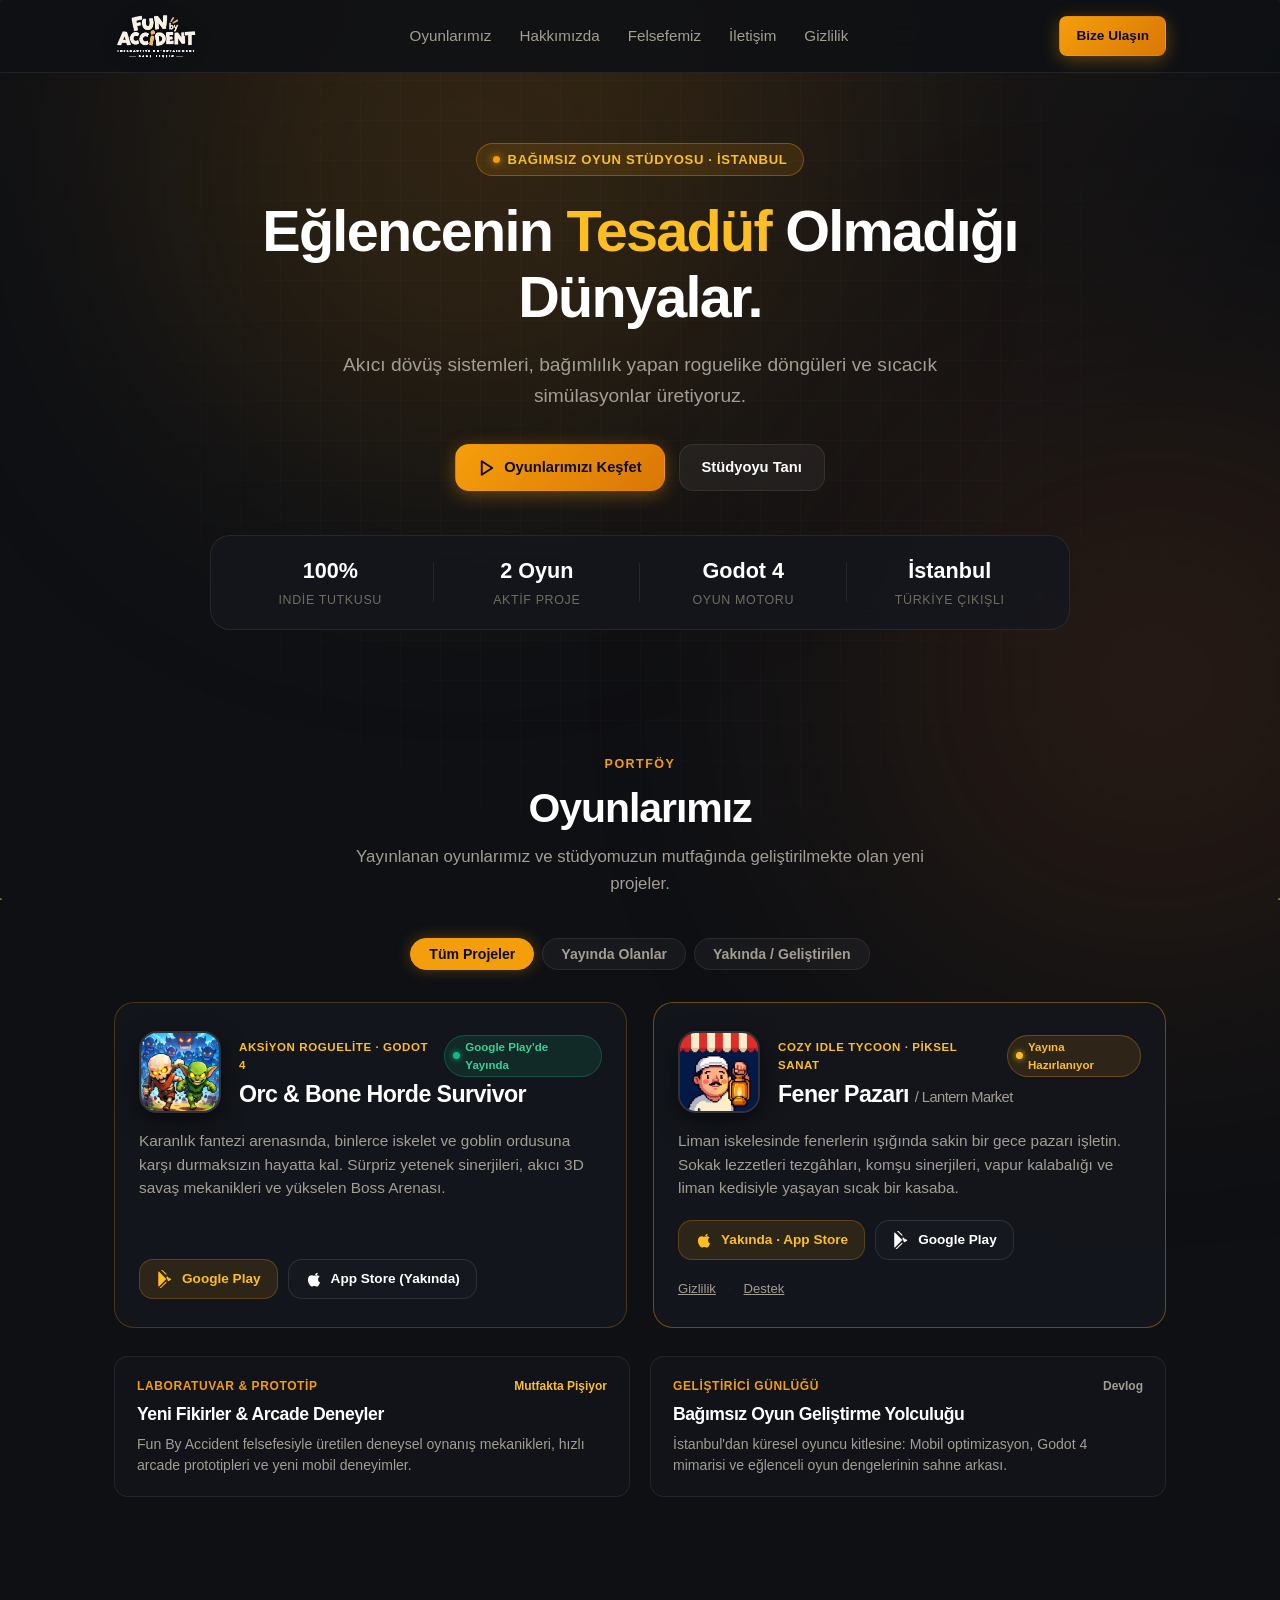
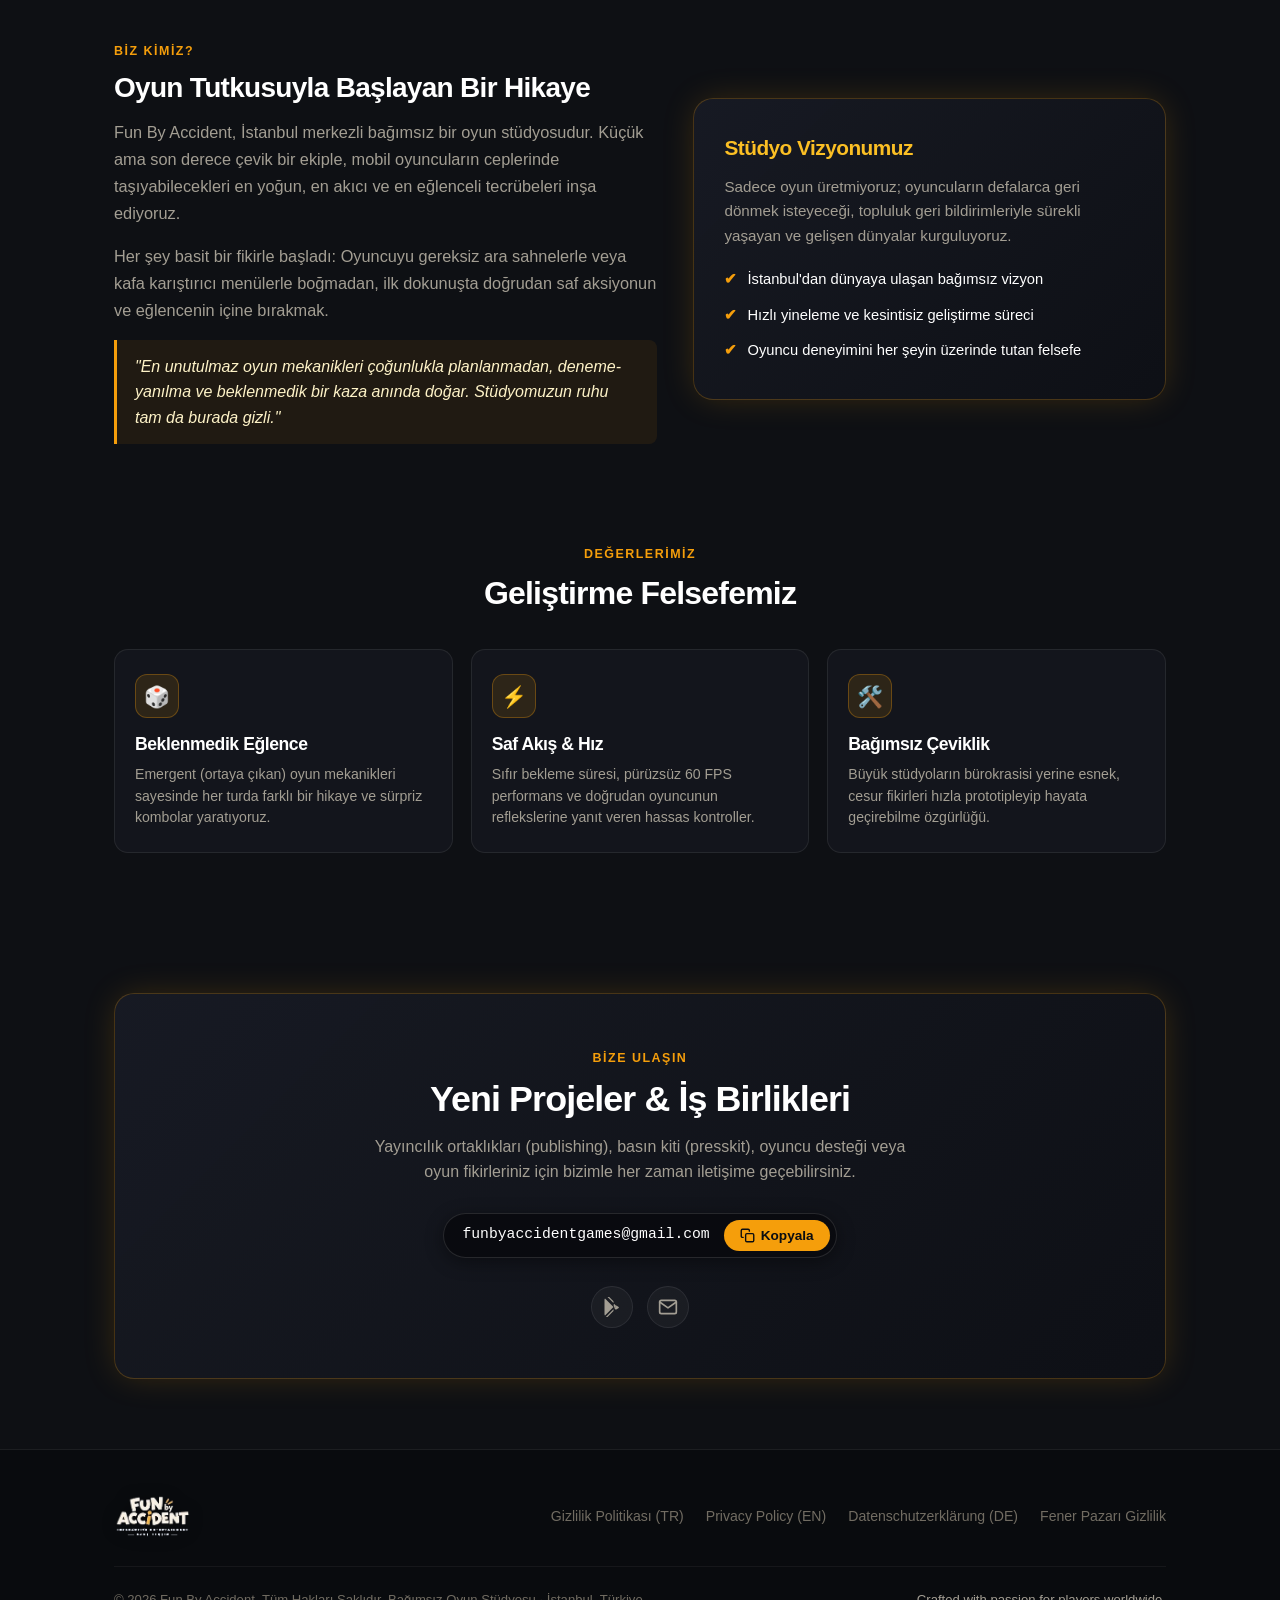
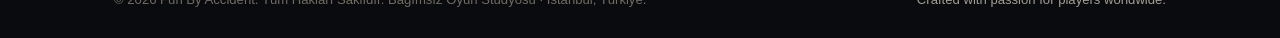
==== commit 99e32f14: "Fener Pazarı / Lantern Market gizlilik politikası ve destek sayfaları eklendi" ====
--- a/index.html
+++ b/index.html
@@ -191,6 +191,11 @@
               <span>Google Play</span>
             </a>
           </div>
+          <div class="game-extra-links" style="display:flex; align-items:center; gap:12px; font-size:0.82rem; margin-top:2px;">
+            <a href="fener-pazari/gizlilik-politikasi/" style="color:var(--text-muted); text-decoration:underline;">Gizlilik</a>
+            <span style="color:var(--border-subtle);">·</span>
+            <a href="fener-pazari/destek/" style="color:var(--text-muted); text-decoration:underline;">Destek</a>
+          </div>
         </article>
       </div>
 
@@ -346,6 +351,7 @@
           <li><a href="gizlilik-politikasi/">Gizlilik Politikası (TR)</a></li>
           <li><a href="privacy-policy/">Privacy Policy (EN)</a></li>
           <li><a href="datenschutz/">Datenschutzerklärung (DE)</a></li>
+          <li><a href="fener-pazari/gizlilik-politikasi/">Fener Pazarı Gizlilik</a></li>
         </ul>
       </div>
 
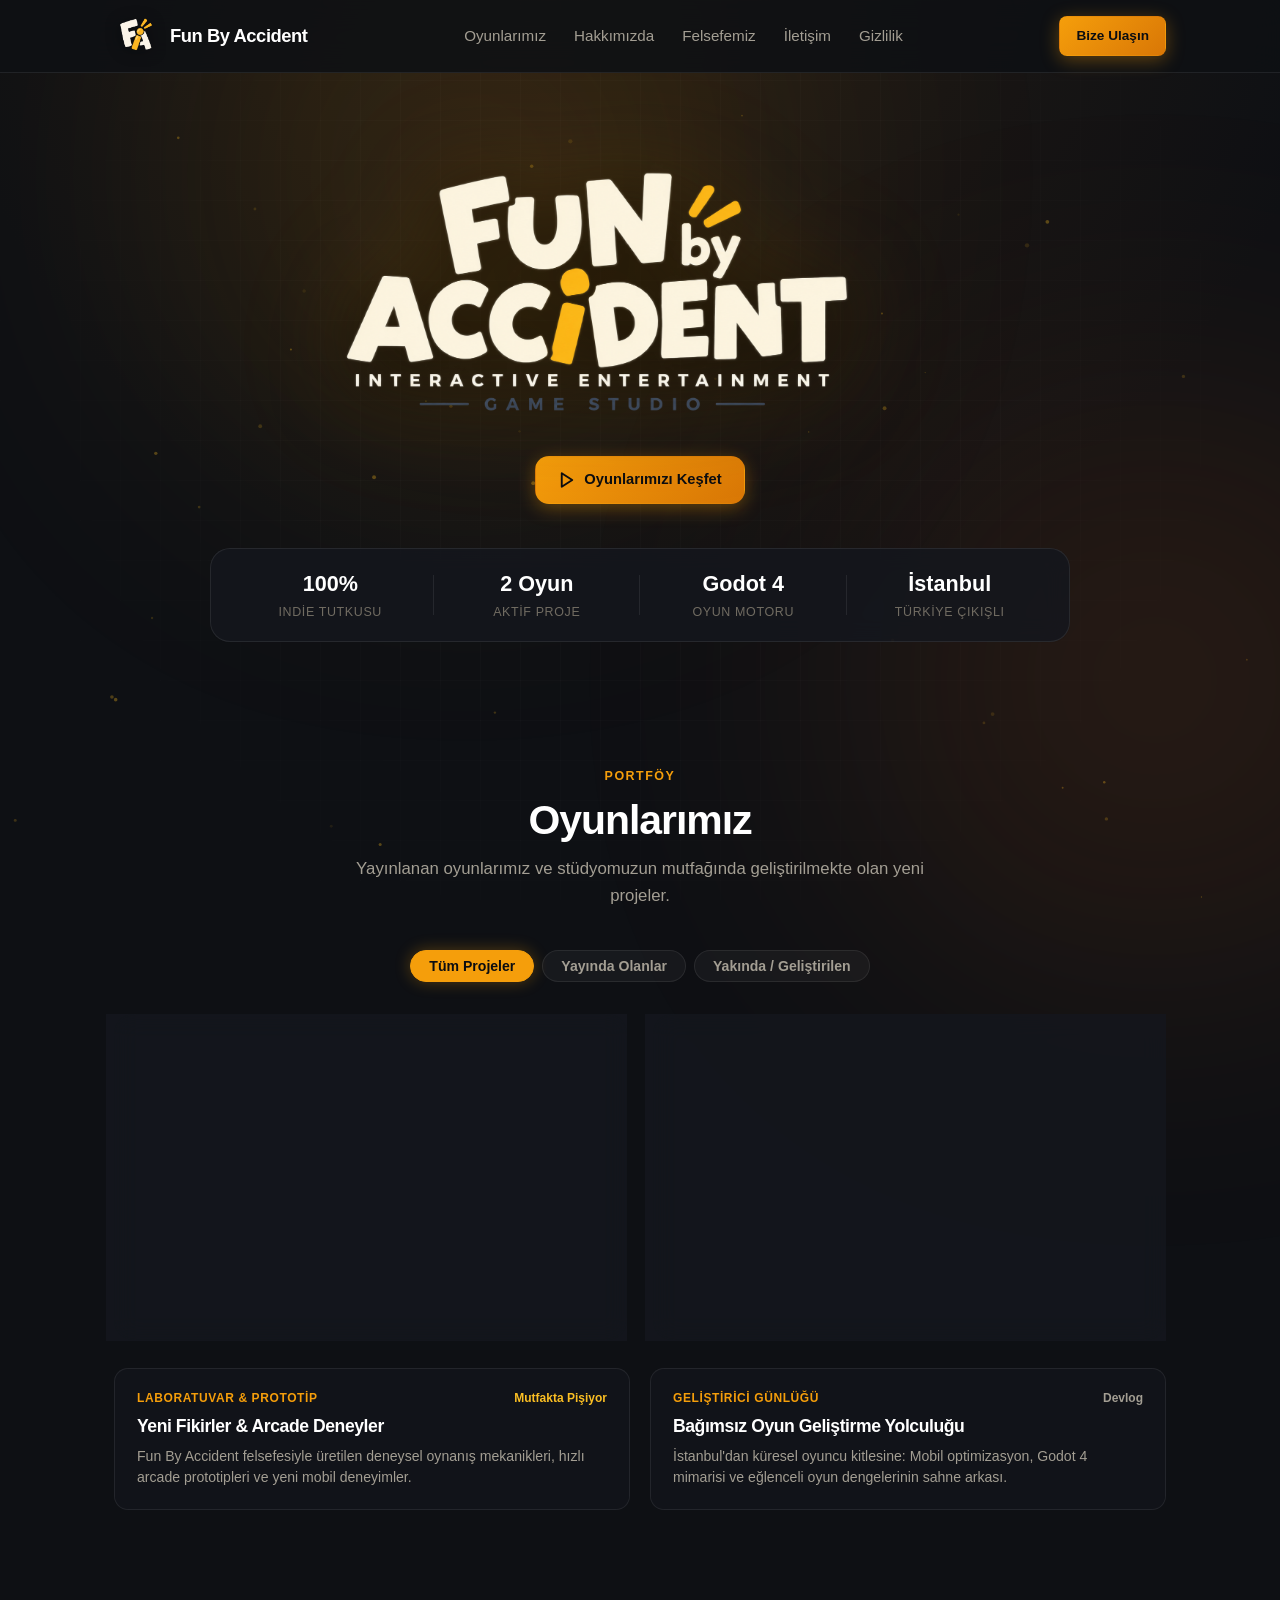
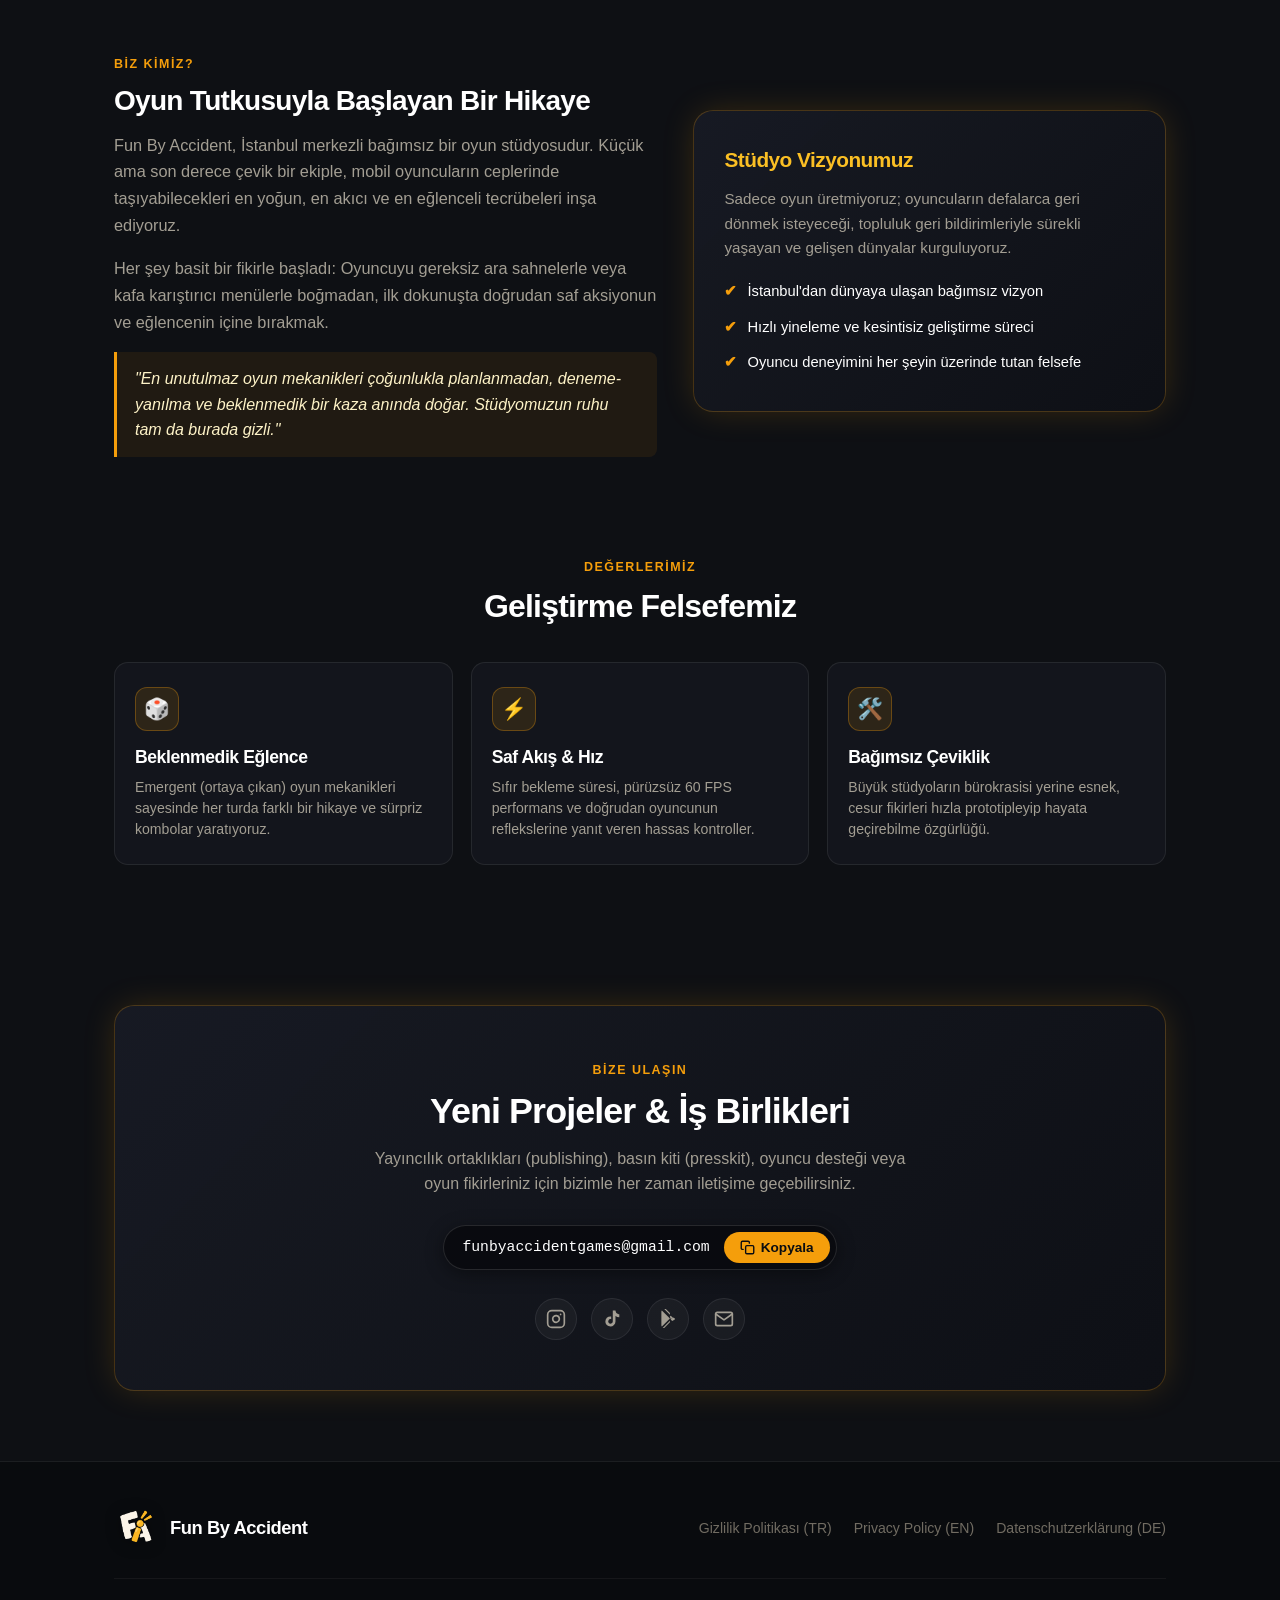
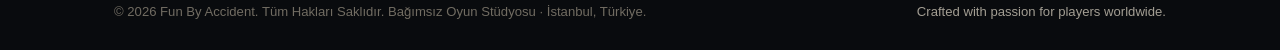
==== commit 29f573f5: "Yeni stüdyo banner'ı ve FA logo mark'ı uygulandı, TikTok & Instagram eklendi, stüdyoyu tanı kaldırıl" ====
--- a/index.html
+++ b/index.html
@@ -32,6 +32,7 @@
     <div class="container site-nav-inner">
       <a href="./" class="brand-link" aria-label="Fun By Accident Anasayfa">
         <img src="assets/logo.png" alt="Fun By Accident" class="brand-logo-img">
+        <span class="brand-name-text">Fun By Accident</span>
       </a>
 
       <ul class="nav-links" id="navLinks">
@@ -58,18 +59,10 @@
   <!-- Hero Section -->
   <header class="hero-section">
     <div class="container">
-      <div class="badge-pill">
-        <span class="badge-pulse-dot"></span>
-        <span>BAĞIMSIZ OYUN STÜDYOSU · İSTANBUL</span>
-      </div>
-
-      <h1 class="hero-title">
-        Eğlencenin <span>Tesadüf</span> Olmadığı Dünyalar.
-      </h1>
-
-      <p class="hero-description">
-        Akıcı dövüş sistemleri, bağımlılık yapan roguelike döngüleri ve sıcacık simülasyonlar üretiyoruz.
-      </p>
+      <div class="hero-banner-box">
+        <h1 class="sr-only">Fun By Accident – Bağımsız Oyun Stüdyosu | Independent Game Studio</h1>
+        <img src="assets/banner.png" alt="Fun By Accident - Interactive Entertainment Game Studio" class="hero-banner-img">
+      </div>
 
       <div class="hero-actions">
         <a href="#games" class="btn btn-primary">
@@ -77,9 +70,6 @@
             <polygon points="5 3 19 12 5 21 5 3"></polygon>
           </svg>
           Oyunlarımızı Keşfet
-        </a>
-        <a href="#about" class="btn btn-secondary">
-          Stüdyoyu Tanı
         </a>
       </div>
 
@@ -192,9 +182,7 @@
             </a>
           </div>
           <div class="game-extra-links" style="display:flex; align-items:center; gap:12px; font-size:0.82rem; margin-top:2px;">
-            <a href="fener-pazari/gizlilik-politikasi/" style="color:var(--text-muted); text-decoration:underline;">Gizlilik</a>
-            <span style="color:var(--border-subtle);">·</span>
-            <a href="fener-pazari/destek/" style="color:var(--text-muted); text-decoration:underline;">Destek</a>
+            <a href="fener-pazari/destek/" style="color:var(--text-muted); text-decoration:underline;">Oyuncu Desteği &amp; SSS</a>
           </div>
         </article>
       </div>
@@ -321,14 +309,28 @@
         </div>
 
         <div class="social-links">
+          <!-- Instagram -->
+          <a href="https://www.instagram.com/funbyaccident" target="_blank" rel="noopener noreferrer" class="social-btn" title="Instagram (@funbyaccident)" aria-label="Instagram">
+            <svg width="20" height="20" viewBox="0 0 24 24" fill="none" stroke="currentColor" stroke-width="2" stroke-linecap="round" stroke-linejoin="round">
+              <rect x="2" y="2" width="20" height="20" rx="5" ry="5"></rect>
+              <path d="M16 11.37A4 4 0 1 1 12.63 8 4 4 0 0 1 16 11.37z"></path>
+              <line x1="17.5" y1="6.5" x2="17.51" y2="6.5"></line>
+            </svg>
+          </a>
+          <!-- TikTok -->
+          <a href="https://www.tiktok.com/@funbyaccident" target="_blank" rel="noopener noreferrer" class="social-btn" title="TikTok (@funbyaccident)" aria-label="TikTok">
+            <svg width="19" height="19" viewBox="0 0 24 24" fill="currentColor">
+              <path d="M19.59 6.69a4.83 4.83 0 0 1-3.77-4.25V2h-3.45v13.67a2.89 2.89 0 0 1-5.2 1.74 2.89 2.89 0 0 1 2.31-4.64c.298-.002.595.042.88.13V9.4a6.33 6.33 0 0 0-1-.08A6.34 6.34 0 0 0 3 15.66a6.34 6.34 0 0 0 10.82 4.48 6.3 6.3 0 0 0 1.94-4.47V8.71a8.21 8.21 0 0 0 4.83 1.56v-3.58z"/>
+            </svg>
+          </a>
           <!-- Google Play Developer Profile -->
-          <a href="https://play.google.com/store/search?q=Orc%20Bone%20Horde%20Survivor&c=apps" target="_blank" rel="noopener noreferrer" class="social-btn" title="Google Play">
-            <svg width="20" height="20" viewBox="0 0 24 24" fill="currentColor">
+          <a href="https://play.google.com/store/search?q=Orc%20Bone%20Horde%20Survivor&c=apps" target="_blank" rel="noopener noreferrer" class="social-btn" title="Google Play" aria-label="Google Play">
+            <svg width="19" height="19" viewBox="0 0 24 24" fill="currentColor">
               <path d="M3.609 1.814L13.792 12 3.61 22.186A2.25 2.25 0 0 1 3 20.655V3.345c0-.58.225-1.125.609-1.531zm11.242 11.244L17.22 10.74l-2.37-2.37-1.059 1.059 1.06 3.629zm1.758-3.086l2.97 1.713c.84.484.84 1.272 0 1.756l-2.97 1.714-1.748-1.748 1.748-1.735zm-2.817-2.817l-9.87-9.87a2.298 2.298 0 0 1 .869-.195c.575 0 1.135.215 1.58.66l7.421 7.405zm0 9.688l-7.421 7.405a2.297 2.297 0 0 1-1.58.66 2.298 2.298 0 0 1-.869-.195l9.87-9.87z"/>
             </svg>
           </a>
           <!-- Mail icon -->
-          <a href="mailto:funbyaccidentgames@gmail.com" class="social-btn" title="E-Posta Gönder">
+          <a href="mailto:funbyaccidentgames@gmail.com" class="social-btn" title="E-Posta Gönder" aria-label="E-Posta">
             <svg width="20" height="20" viewBox="0 0 24 24" fill="none" stroke="currentColor" stroke-width="2" stroke-linecap="round" stroke-linejoin="round">
               <path d="M4 4h16c1.1 0 2 .9 2 2v12c0 1.1-.9 2-2 2H4c-1.1 0-2-.9-2-2V6c0-1.1.9-2 2-2z"></path>
               <polyline points="22,6 12,13 2,6"></polyline>
@@ -345,13 +347,13 @@
       <div class="footer-top">
         <a href="./" class="brand-link" aria-label="Fun By Accident">
           <img src="assets/logo.png" alt="Fun By Accident" class="brand-logo-img footer-logo-img">
+          <span class="brand-name-text">Fun By Accident</span>
         </a>
 
         <ul class="footer-legal-links">
           <li><a href="gizlilik-politikasi/">Gizlilik Politikası (TR)</a></li>
           <li><a href="privacy-policy/">Privacy Policy (EN)</a></li>
           <li><a href="datenschutz/">Datenschutzerklärung (DE)</a></li>
-          <li><a href="fener-pazari/gizlilik-politikasi/">Fener Pazarı Gizlilik</a></li>
         </ul>
       </div>
 
--- a/style.css
+++ b/style.css
@@ -171,17 +171,29 @@
 }
 
 .brand-logo-img {
-  height: 48px;
-  width: auto;
+  height: 44px;
+  width: 44px;
   display: block;
   object-fit: contain;
   transition: transform 0.25s ease, filter 0.25s ease;
   filter: drop-shadow(0 2px 8px rgba(0, 0, 0, 0.4));
 }
 
+.brand-name-text {
+  font-size: 1.15rem;
+  font-weight: 800;
+  letter-spacing: -0.025em;
+  color: var(--text-white);
+  transition: color 0.2s ease;
+}
+
 .brand-link:hover .brand-logo-img {
-  transform: scale(1.04);
-  filter: drop-shadow(0 0 14px rgba(245, 158, 11, 0.4));
+  transform: scale(1.06) rotate(-2deg);
+  filter: drop-shadow(0 0 16px rgba(245, 158, 11, 0.5));
+}
+
+.brand-link:hover .brand-name-text {
+  color: var(--accent-amber-light);
 }
 
 .nav-links {
@@ -366,6 +378,42 @@
 @keyframes pulseDot {
   0%, 100% { opacity: 1; transform: scale(1); }
   50% { opacity: 0.4; transform: scale(0.8); }
+}
+
+/* Accessibility Utility */
+.sr-only {
+  position: absolute;
+  width: 1px;
+  height: 1px;
+  padding: 0;
+  margin: -1px;
+  overflow: hidden;
+  clip: rect(0, 0, 0, 0);
+  white-space: nowrap;
+  border: 0;
+}
+
+.hero-banner-box {
+  max-width: 660px;
+  margin: 10px auto 36px;
+  display: flex;
+  justify-content: center;
+  align-items: center;
+  padding: 0 16px;
+}
+
+.hero-banner-img {
+  width: 100%;
+  max-width: 660px;
+  height: auto;
+  display: block;
+  filter: drop-shadow(0 14px 38px rgba(0, 0, 0, 0.75)) drop-shadow(0 0 50px rgba(245, 158, 11, 0.2));
+  transition: transform 0.3s ease, filter 0.3s ease;
+}
+
+.hero-banner-img:hover {
+  transform: translateY(-2px) scale(1.01);
+  filter: drop-shadow(0 18px 44px rgba(0, 0, 0, 0.8)) drop-shadow(0 0 60px rgba(245, 158, 11, 0.28));
 }
 
 .hero-title {
@@ -861,6 +909,8 @@
 
 .footer-logo-img {
   height: 44px;
+  width: 44px;
+  object-fit: contain;
 }
 
 .footer-legal-links {
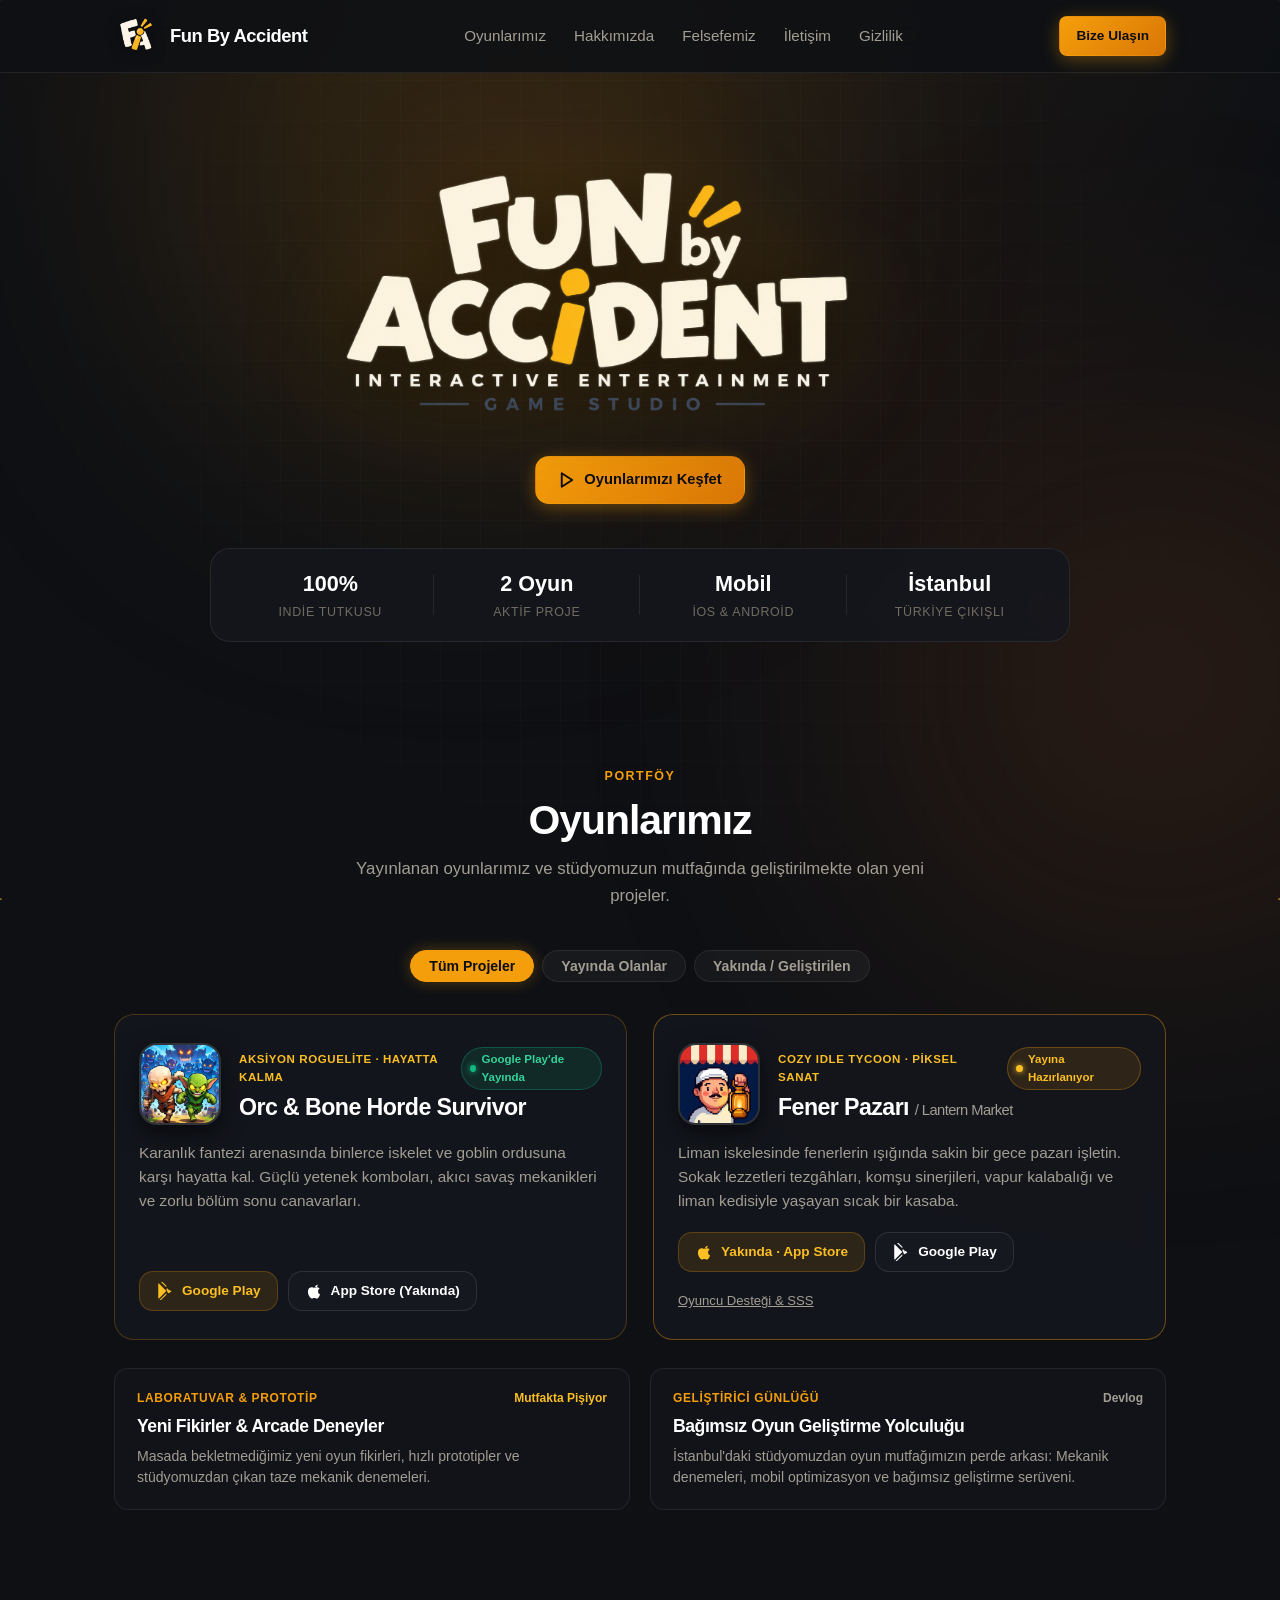
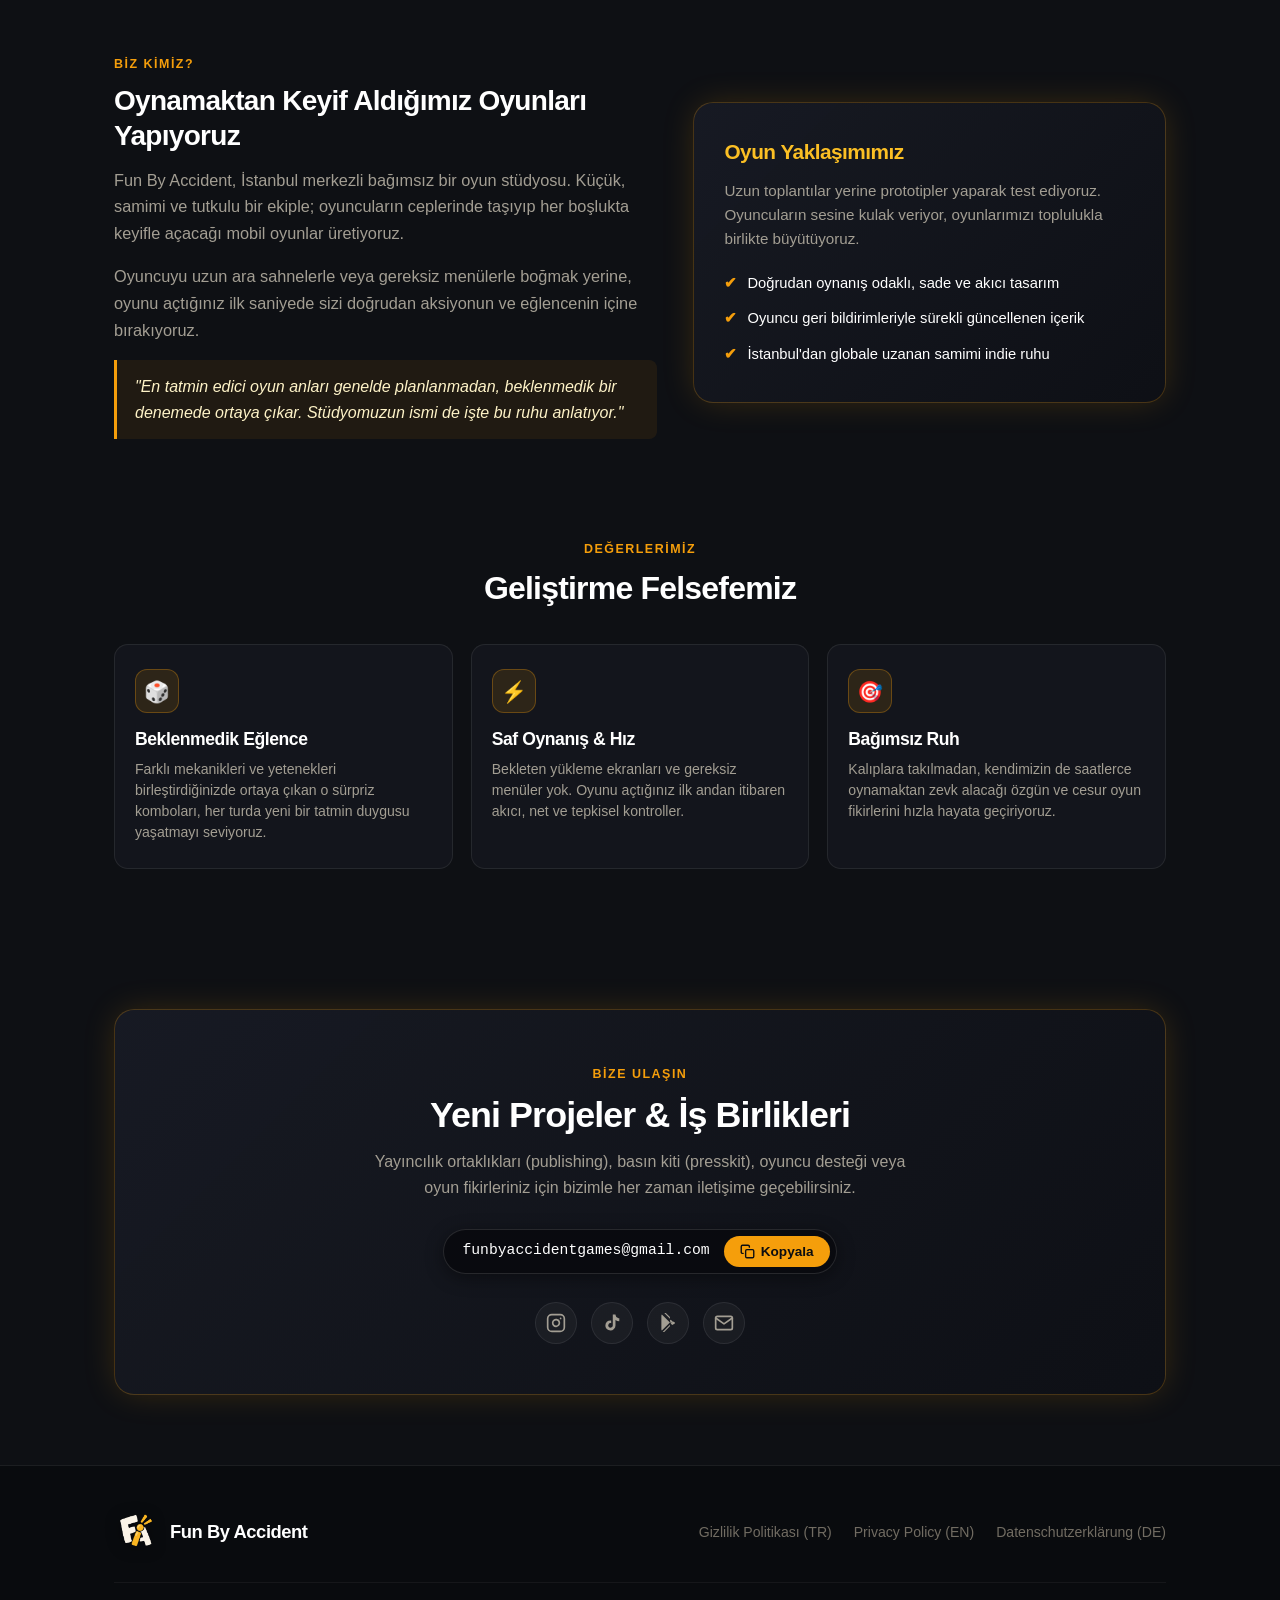
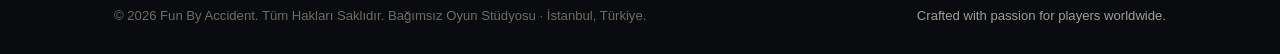
==== commit cfe2e095: "Metinler samimi ve doğal indie geliştirici diliyle yenilendi, Godot referansları kaldırıldı" ====
--- a/index.html
+++ b/index.html
@@ -84,8 +84,8 @@
           <div class="stat-label">Aktif Proje</div>
         </div>
         <div class="stat-item">
-          <div class="stat-value">Godot 4</div>
-          <div class="stat-label">Oyun Motoru</div>
+          <div class="stat-value">Mobil</div>
+          <div class="stat-label">iOS &amp; Android</div>
         </div>
         <div class="stat-item">
           <div class="stat-value">İstanbul</div>
@@ -121,7 +121,7 @@
             <img src="assets/games/orc-and-bone.png" alt="Orc & Bone Horde Survivor" class="game-thumb">
             <div class="game-meta-group">
               <div class="game-badge-row">
-                <span class="game-tag-pill">Aksiyon Roguelite · Godot 4</span>
+                <span class="game-tag-pill">Aksiyon Roguelite · Hayatta Kalma</span>
                 <span class="status-dot-tag">
                   <span class="badge-pulse-dot" style="background:#10b981; box-shadow:0 0 6px #10b981;"></span>
                   Google Play'de Yayında
@@ -131,7 +131,7 @@
             </div>
           </div>
           <p class="clean-game-desc">
-            Karanlık fantezi arenasında, binlerce iskelet ve goblin ordusuna karşı durmaksızın hayatta kal. Sürpriz yetenek sinerjileri, akıcı 3D savaş mekanikleri ve yükselen Boss Arenası.
+            Karanlık fantezi arenasında binlerce iskelet ve goblin ordusuna karşı hayatta kal. Güçlü yetenek komboları, akıcı savaş mekanikleri ve zorlu bölüm sonu canavarları.
           </p>
           <div class="game-action-row">
             <a href="https://play.google.com/store/search?q=Orc%20Bone%20Horde%20Survivor&c=apps" target="_blank" rel="noopener noreferrer" class="btn-store primary">
@@ -196,7 +196,7 @@
           </div>
           <h4 class="lab-mini-title">Yeni Fikirler &amp; Arcade Deneyler</h4>
           <p class="lab-mini-desc">
-            Fun By Accident felsefesiyle üretilen deneysel oynanış mekanikleri, hızlı arcade prototipleri ve yeni mobil deneyimler.
+            Masada bekletmediğimiz yeni oyun fikirleri, hızlı prototipler ve stüdyomuzdan çıkan taze mekanik denemeleri.
           </p>
         </article>
 
@@ -207,7 +207,7 @@
           </div>
           <h4 class="lab-mini-title">Bağımsız Oyun Geliştirme Yolculuğu</h4>
           <p class="lab-mini-desc">
-            İstanbul'dan küresel oyuncu kitlesine: Mobil optimizasyon, Godot 4 mimarisi ve eğlenceli oyun dengelerinin sahne arkası.
+            İstanbul'daki stüdyomuzdan oyun mutfağımızın perde arkası: Mekanik denemeleri, mobil optimizasyon ve bağımsız geliştirme serüveni.
           </p>
         </article>
       </div>
@@ -220,32 +220,32 @@
       <div class="about-grid">
         <div class="about-text-block">
           <span class="section-tag">BİZ KİMİZ?</span>
-          <h3>Oyun Tutkusuyla Başlayan Bir Hikaye</h3>
+          <h3>Oynamaktan Keyif Aldığımız Oyunları Yapıyoruz</h3>
           <p>
-            Fun By Accident, İstanbul merkezli bağımsız bir oyun stüdyosudur. Küçük ama son derece çevik bir ekiple, mobil oyuncuların ceplerinde taşıyabilecekleri en yoğun, en akıcı ve en eğlenceli tecrübeleri inşa ediyoruz.
+            Fun By Accident, İstanbul merkezli bağımsız bir oyun stüdyosu. Küçük, samimi ve tutkulu bir ekiple; oyuncuların ceplerinde taşıyıp her boşlukta keyifle açacağı mobil oyunlar üretiyoruz.
           </p>
           <p>
-            Her şey basit bir fikirle başladı: Oyuncuyu gereksiz ara sahnelerle veya kafa karıştırıcı menülerle boğmadan, ilk dokunuşta doğrudan saf aksiyonun ve eğlencenin içine bırakmak.
+            Oyuncuyu uzun ara sahnelerle veya gereksiz menülerle boğmak yerine, oyunu açtığınız ilk saniyede sizi doğrudan aksiyonun ve eğlencenin içine bırakıyoruz.
           </p>
           <div class="quote-highlight">
-            "En unutulmaz oyun mekanikleri çoğunlukla planlanmadan, deneme-yanılma ve beklenmedik bir kaza anında doğar. Stüdyomuzun ruhu tam da burada gizli."
+            "En tatmin edici oyun anları genelde planlanmadan, beklenmedik bir denemede ortaya çıkar. Stüdyomuzun ismi de işte bu ruhu anlatıyor."
           </div>
         </div>
 
         <div class="contact-card" style="padding: 36px 30px; text-align: left;">
-          <h4 style="font-size: 1.3rem; margin-bottom: 14px; color: var(--accent-amber-light);">Stüdyo Vizyonumuz</h4>
+          <h4 style="font-size: 1.3rem; margin-bottom: 14px; color: var(--accent-amber-light);">Oyun Yaklaşımımız</h4>
           <p style="color: var(--text-muted); font-size: 0.95rem; line-height: 1.6; margin-bottom: 20px;">
-            Sadece oyun üretmiyoruz; oyuncuların defalarca geri dönmek isteyeceği, topluluk geri bildirimleriyle sürekli yaşayan ve gelişen dünyalar kurguluyoruz.
+            Uzun toplantılar yerine prototipler yaparak test ediyoruz. Oyuncuların sesine kulak veriyor, oyunlarımızı toplulukla birlikte büyütüyoruz.
           </p>
           <ul style="list-style: none; padding: 0; display: flex; flex-direction: column; gap: 12px;">
             <li style="display:flex; align-items:center; gap:10px; font-size:0.92rem;">
-              <span style="color:var(--accent-amber); font-weight:bold;">✔</span> İstanbul'dan dünyaya ulaşan bağımsız vizyon
+              <span style="color:var(--accent-amber); font-weight:bold;">✔</span> Doğrudan oynanış odaklı, sade ve akıcı tasarım
             </li>
             <li style="display:flex; align-items:center; gap:10px; font-size:0.92rem;">
-              <span style="color:var(--accent-amber); font-weight:bold;">✔</span> Hızlı yineleme ve kesintisiz geliştirme süreci
+              <span style="color:var(--accent-amber); font-weight:bold;">✔</span> Oyuncu geri bildirimleriyle sürekli güncellenen içerik
             </li>
             <li style="display:flex; align-items:center; gap:10px; font-size:0.92rem;">
-              <span style="color:var(--accent-amber); font-weight:bold;">✔</span> Oyuncu deneyimini her şeyin üzerinde tutan felsefe
+              <span style="color:var(--accent-amber); font-weight:bold;">✔</span> İstanbul'dan globale uzanan samimi indie ruhu
             </li>
           </ul>
         </div>
@@ -263,23 +263,23 @@
             <div class="pillar-icon-box">🎲</div>
             <h4 class="pillar-title">Beklenmedik Eğlence</h4>
             <p class="pillar-desc">
-              Emergent (ortaya çıkan) oyun mekanikleri sayesinde her turda farklı bir hikaye ve sürpriz kombolar yaratıyoruz.
+              Farklı mekanikleri ve yetenekleri birleştirdiğinizde ortaya çıkan o sürpriz komboları, her turda yeni bir tatmin duygusu yaşatmayı seviyoruz.
             </p>
           </div>
 
           <div class="pillar-card">
             <div class="pillar-icon-box">⚡</div>
-            <h4 class="pillar-title">Saf Akış &amp; Hız</h4>
+            <h4 class="pillar-title">Saf Oynanış &amp; Hız</h4>
             <p class="pillar-desc">
-              Sıfır bekleme süresi, pürüzsüz 60 FPS performans ve doğrudan oyuncunun reflekslerine yanıt veren hassas kontroller.
+              Bekleten yükleme ekranları ve gereksiz menüler yok. Oyunu açtığınız ilk andan itibaren akıcı, net ve tepkisel kontroller.
             </p>
           </div>
 
           <div class="pillar-card">
-            <div class="pillar-icon-box">🛠️</div>
-            <h4 class="pillar-title">Bağımsız Çeviklik</h4>
+            <div class="pillar-icon-box">🎯</div>
+            <h4 class="pillar-title">Bağımsız Ruh</h4>
             <p class="pillar-desc">
-              Büyük stüdyoların bürokrasisi yerine esnek, cesur fikirleri hızla prototipleyip hayata geçirebilme özgürlüğü.
+              Kalıplara takılmadan, kendimizin de saatlerce oynamaktan zevk alacağı özgün ve cesur oyun fikirlerini hızla hayata geçiriyoruz.
             </p>
           </div>
         </div>
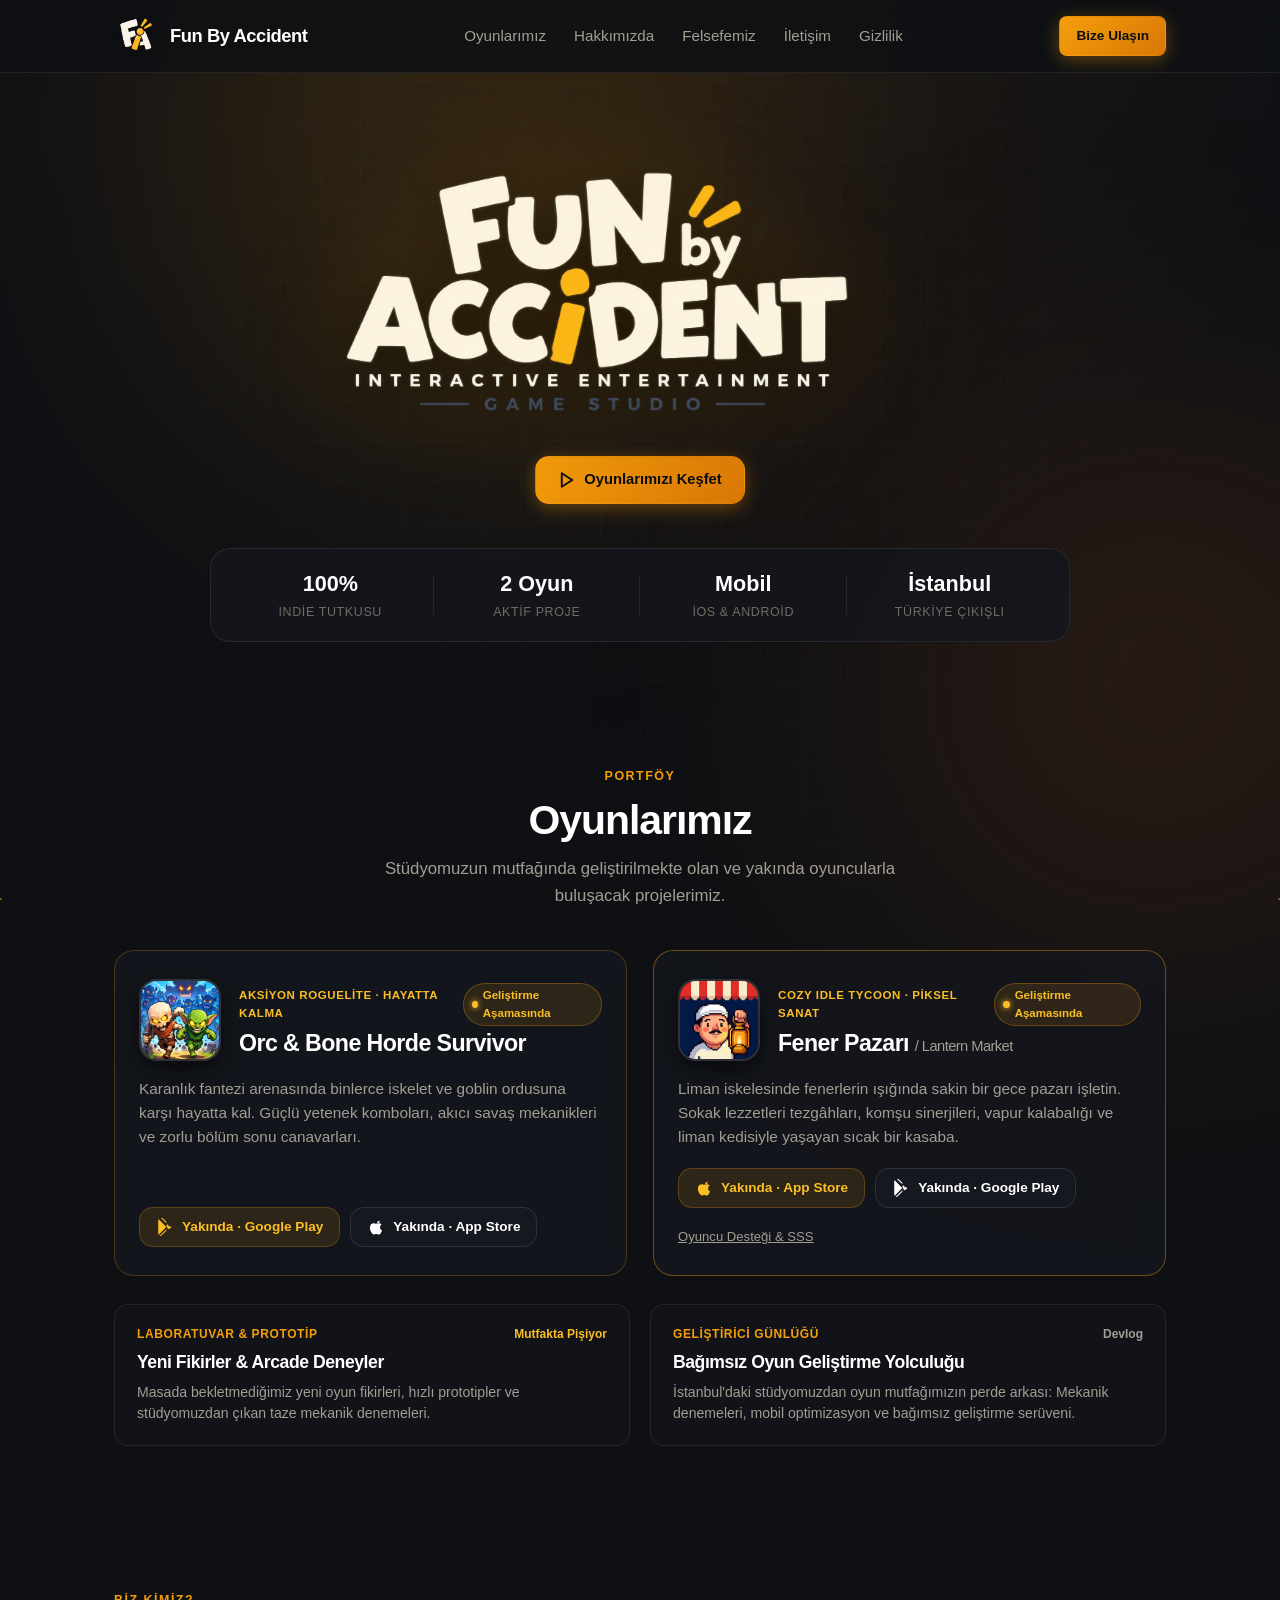
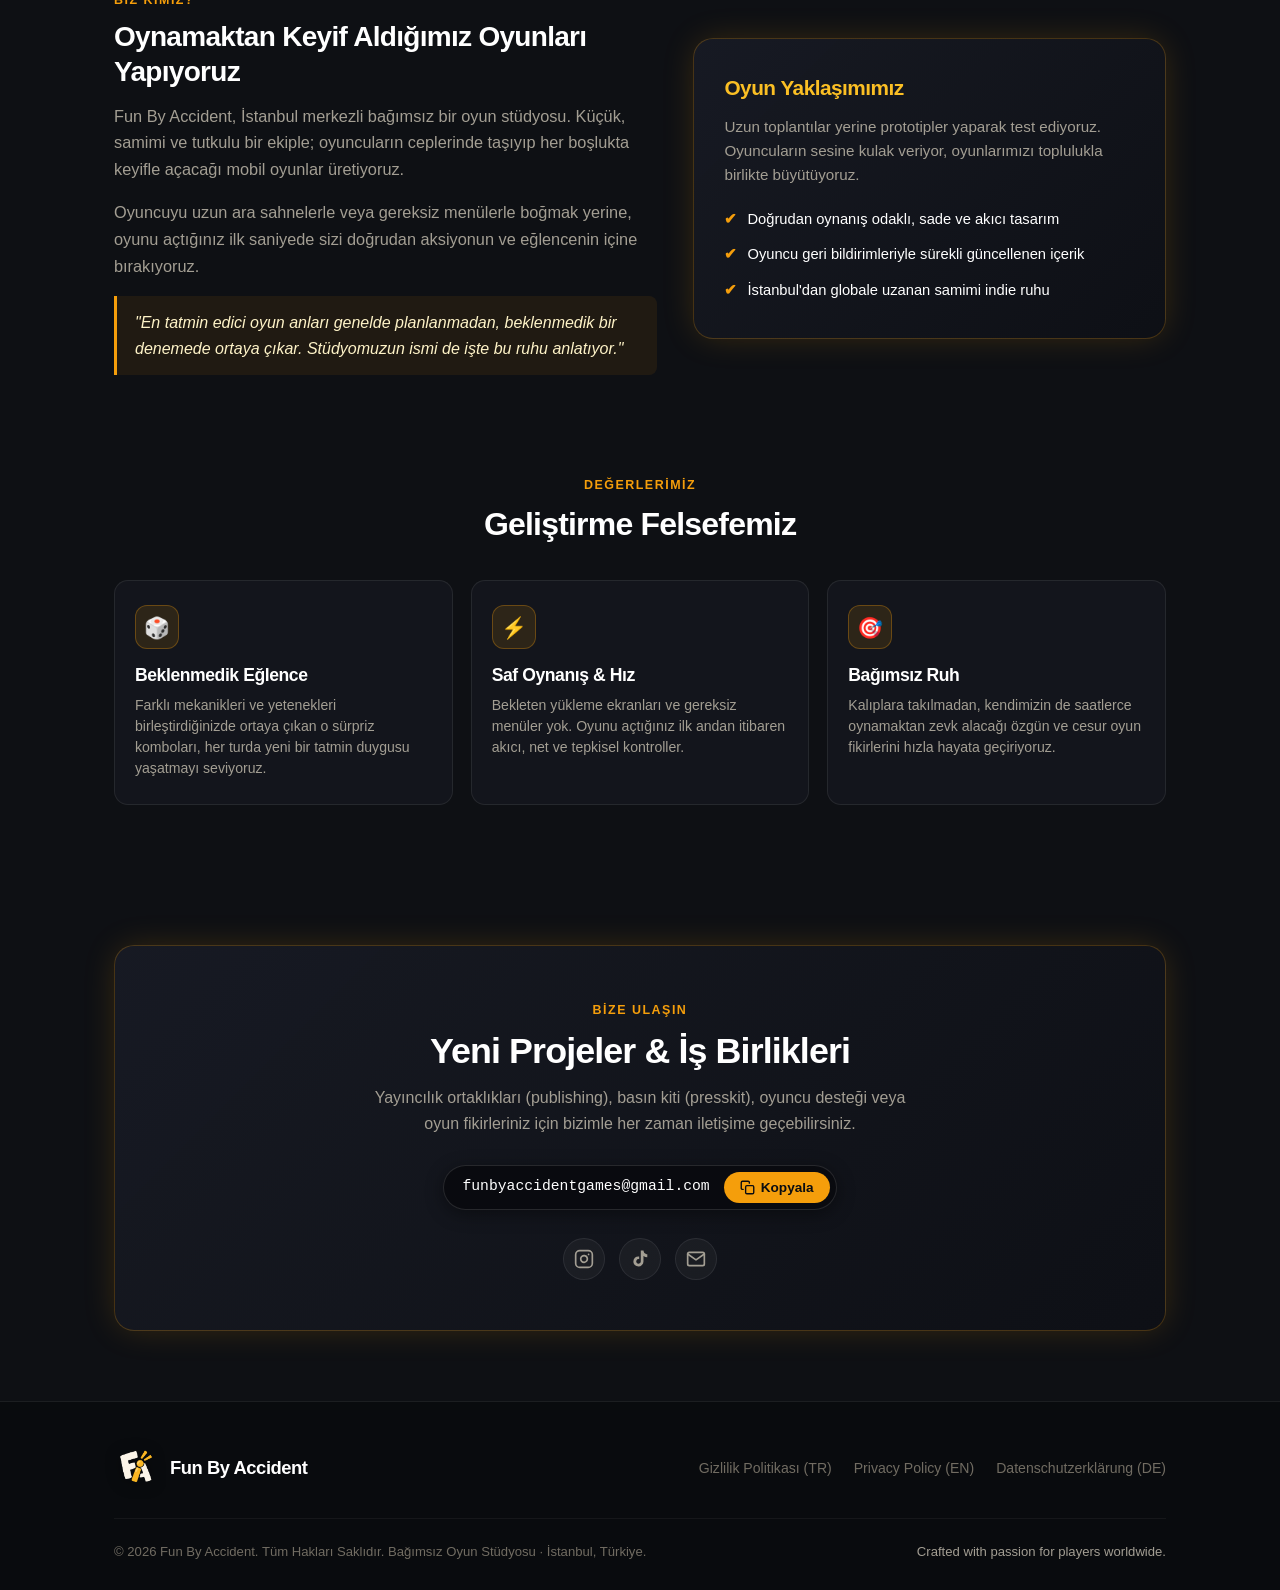
==== commit eb03fe0d: "Projeler geliştirme aşamasında olarak güncellendi, yanıltıcı yayında butonları ve filtreler kaldırıl" ====
--- a/index.html
+++ b/index.html
@@ -102,29 +102,22 @@
         <span class="section-tag">PORTFÖY</span>
         <h2 class="section-title">Oyunlarımız</h2>
         <p class="section-subtitle">
-          Yayınlanan oyunlarımız ve stüdyomuzun mutfağında geliştirilmekte olan yeni projeler.
+          Stüdyomuzun mutfağında geliştirilmekte olan ve yakında oyuncularla buluşacak projelerimiz.
         </p>
-      </div>
-
-      <!-- Filter Tabs -->
-      <div class="filter-tabs">
-        <button class="filter-tab active" data-filter="all">Tüm Projeler</button>
-        <button class="filter-tab" data-filter="live">Yayında Olanlar</button>
-        <button class="filter-tab" data-filter="upcoming">Yakında / Geliştirilen</button>
       </div>
 
       <!-- Main Games Grid -->
       <div class="games-grid">
         <!-- Game 1: Orc & Bone Horde Survivor -->
-        <article class="clean-game-card game-card-item" data-category="live">
+        <article class="clean-game-card">
           <div class="game-card-top">
             <img src="assets/games/orc-and-bone.png" alt="Orc & Bone Horde Survivor" class="game-thumb">
             <div class="game-meta-group">
               <div class="game-badge-row">
                 <span class="game-tag-pill">Aksiyon Roguelite · Hayatta Kalma</span>
-                <span class="status-dot-tag">
-                  <span class="badge-pulse-dot" style="background:#10b981; box-shadow:0 0 6px #10b981;"></span>
-                  Google Play'de Yayında
+                <span class="status-dot-tag upcoming">
+                  <span class="badge-pulse-dot" style="background:#fbbf24; box-shadow:0 0 6px #fbbf24;"></span>
+                  Geliştirme Aşamasında
                 </span>
               </div>
               <h3 class="clean-game-title">Orc &amp; Bone Horde Survivor</h3>
@@ -134,23 +127,23 @@
             Karanlık fantezi arenasında binlerce iskelet ve goblin ordusuna karşı hayatta kal. Güçlü yetenek komboları, akıcı savaş mekanikleri ve zorlu bölüm sonu canavarları.
           </p>
           <div class="game-action-row">
-            <a href="https://play.google.com/store/search?q=Orc%20Bone%20Horde%20Survivor&c=apps" target="_blank" rel="noopener noreferrer" class="btn-store primary">
+            <a href="#contact" class="btn-store primary">
               <svg viewBox="0 0 24 24" fill="currentColor">
                 <path d="M3.609 1.814L13.792 12 3.61 22.186A2.25 2.25 0 0 1 3 20.655V3.345c0-.58.225-1.125.609-1.531zm11.242 11.244L17.22 10.74l-2.37-2.37-1.059 1.059 1.06 3.629zm1.758-3.086l2.97 1.713c.84.484.84 1.272 0 1.756l-2.97 1.714-1.748-1.748 1.748-1.735zm-2.817-2.817l-9.87-9.87a2.298 2.298 0 0 1 .869-.195c.575 0 1.135.215 1.58.66l7.421 7.405zm0 9.688l-7.421 7.405a2.297 2.297 0 0 1-1.58.66 2.298 2.298 0 0 1-.869-.195l9.87-9.87z"/>
               </svg>
-              <span>Google Play</span>
+              <span>Yakında · Google Play</span>
             </a>
             <a href="#contact" class="btn-store">
               <svg viewBox="0 0 24 24" fill="currentColor">
                 <path d="M18.71 19.5c-.83 1.24-1.71 2.45-3.05 2.47-1.34.03-1.77-.79-3.29-.79-1.53 0-2 .77-3.27.82-1.31.05-2.3-1.32-3.14-2.53C4.25 17 2.94 12.45 4.7 9.39c.87-1.52 2.43-2.48 4.12-2.51 1.28-.02 2.5.87 3.29.87.78 0 2.26-1.07 3.81-.91.65.03 2.47.26 3.64 1.98-.09.06-2.17 1.28-2.15 3.81.03 3.02 2.65 4.03 2.68 4.04-.03.07-.42 1.44-1.38 2.83M15.97 6.37c.61-.75 1.04-1.8 0.92-2.87-.93.04-2.02.63-2.66 1.38-.56.65-1.06 1.72-.92 2.75 1.05.08 2.06-.51 2.66-1.26z"/>
               </svg>
-              <span>App Store (Yakında)</span>
+              <span>Yakında · App Store</span>
             </a>
           </div>
         </article>
 
         <!-- Game 2: Fener Pazarı / Lantern Market -->
-        <article class="clean-game-card highlight game-card-item" data-category="upcoming">
+        <article class="clean-game-card highlight">
           <div class="game-card-top">
             <img src="assets/games/lantern-market.png" alt="Fener Pazarı / Lantern Market" class="game-thumb">
             <div class="game-meta-group">
@@ -158,7 +151,7 @@
                 <span class="game-tag-pill" style="color: var(--accent-amber-light);">Cozy Idle Tycoon · Piksel Sanat</span>
                 <span class="status-dot-tag upcoming">
                   <span class="badge-pulse-dot" style="background:#fbbf24; box-shadow:0 0 6px #fbbf24;"></span>
-                  Yayına Hazırlanıyor
+                  Geliştirme Aşamasında
                 </span>
               </div>
               <h3 class="clean-game-title">Fener Pazarı <span>/ Lantern Market</span></h3>
@@ -178,7 +171,7 @@
               <svg viewBox="0 0 24 24" fill="currentColor">
                 <path d="M3.609 1.814L13.792 12 3.61 22.186A2.25 2.25 0 0 1 3 20.655V3.345c0-.58.225-1.125.609-1.531zm11.242 11.244L17.22 10.74l-2.37-2.37-1.059 1.059 1.06 3.629zm1.758-3.086l2.97 1.713c.84.484.84 1.272 0 1.756l-2.97 1.714-1.748-1.748 1.748-1.735zm-2.817-2.817l-9.87-9.87a2.298 2.298 0 0 1 .869-.195c.575 0 1.135.215 1.58.66l7.421 7.405zm0 9.688l-7.421 7.405a2.297 2.297 0 0 1-1.58.66 2.298 2.298 0 0 1-.869-.195l9.87-9.87z"/>
               </svg>
-              <span>Google Play</span>
+              <span>Yakında · Google Play</span>
             </a>
           </div>
           <div class="game-extra-links" style="display:flex; align-items:center; gap:12px; font-size:0.82rem; margin-top:2px;">
@@ -189,7 +182,7 @@
 
       <!-- Secondary Labs Strip -->
       <div class="secondary-labs-grid">
-        <article class="lab-mini-card game-card-item" data-category="upcoming">
+        <article class="lab-mini-card">
           <div style="display:flex; justify-content:space-between; align-items:center;">
             <span style="font-size:0.75rem; font-weight:700; color:var(--accent-amber); text-transform:uppercase; letter-spacing:0.05em;">Laboratuvar &amp; Prototip</span>
             <span style="font-size:0.75rem; color:var(--accent-amber-light); font-weight:600;">Mutfakta Pişiyor</span>
@@ -200,7 +193,7 @@
           </p>
         </article>
 
-        <article class="lab-mini-card game-card-item" data-category="upcoming">
+        <article class="lab-mini-card">
           <div style="display:flex; justify-content:space-between; align-items:center;">
             <span style="font-size:0.75rem; font-weight:700; color:var(--accent-amber); text-transform:uppercase; letter-spacing:0.05em;">Geliştirici Günlüğü</span>
             <span style="font-size:0.75rem; color:var(--text-muted); font-weight:600;">Devlog</span>
@@ -323,12 +316,6 @@
               <path d="M19.59 6.69a4.83 4.83 0 0 1-3.77-4.25V2h-3.45v13.67a2.89 2.89 0 0 1-5.2 1.74 2.89 2.89 0 0 1 2.31-4.64c.298-.002.595.042.88.13V9.4a6.33 6.33 0 0 0-1-.08A6.34 6.34 0 0 0 3 15.66a6.34 6.34 0 0 0 10.82 4.48 6.3 6.3 0 0 0 1.94-4.47V8.71a8.21 8.21 0 0 0 4.83 1.56v-3.58z"/>
             </svg>
           </a>
-          <!-- Google Play Developer Profile -->
-          <a href="https://play.google.com/store/search?q=Orc%20Bone%20Horde%20Survivor&c=apps" target="_blank" rel="noopener noreferrer" class="social-btn" title="Google Play" aria-label="Google Play">
-            <svg width="19" height="19" viewBox="0 0 24 24" fill="currentColor">
-              <path d="M3.609 1.814L13.792 12 3.61 22.186A2.25 2.25 0 0 1 3 20.655V3.345c0-.58.225-1.125.609-1.531zm11.242 11.244L17.22 10.74l-2.37-2.37-1.059 1.059 1.06 3.629zm1.758-3.086l2.97 1.713c.84.484.84 1.272 0 1.756l-2.97 1.714-1.748-1.748 1.748-1.735zm-2.817-2.817l-9.87-9.87a2.298 2.298 0 0 1 .869-.195c.575 0 1.135.215 1.58.66l7.421 7.405zm0 9.688l-7.421 7.405a2.297 2.297 0 0 1-1.58.66 2.298 2.298 0 0 1-.869-.195l9.87-9.87z"/>
-            </svg>
-          </a>
           <!-- Mail icon -->
           <a href="mailto:funbyaccidentgames@gmail.com" class="social-btn" title="E-Posta Gönder" aria-label="E-Posta">
             <svg width="20" height="20" viewBox="0 0 24 24" fill="none" stroke="currentColor" stroke-width="2" stroke-linecap="round" stroke-linejoin="round">
@@ -438,26 +425,6 @@
         });
       });
     }
-
-    // Filter Tabs for Games
-    const filterTabs = document.querySelectorAll('.filter-tab');
-    const gameCards = document.querySelectorAll('.game-card-item');
-
-    filterTabs.forEach(tab => {
-      tab.addEventListener('click', () => {
-        filterTabs.forEach(t => t.classList.remove('active'));
-        tab.classList.add('active');
-
-        const filter = tab.dataset.filter;
-        gameCards.forEach(card => {
-          if (filter === 'all' || card.dataset.category === filter) {
-            card.style.display = 'flex';
-          } else {
-            card.style.display = 'none';
-          }
-        });
-      });
-    });
 
     // Copy Email to Clipboard
     const copyBtn = document.getElementById('copyEmailBtn');
